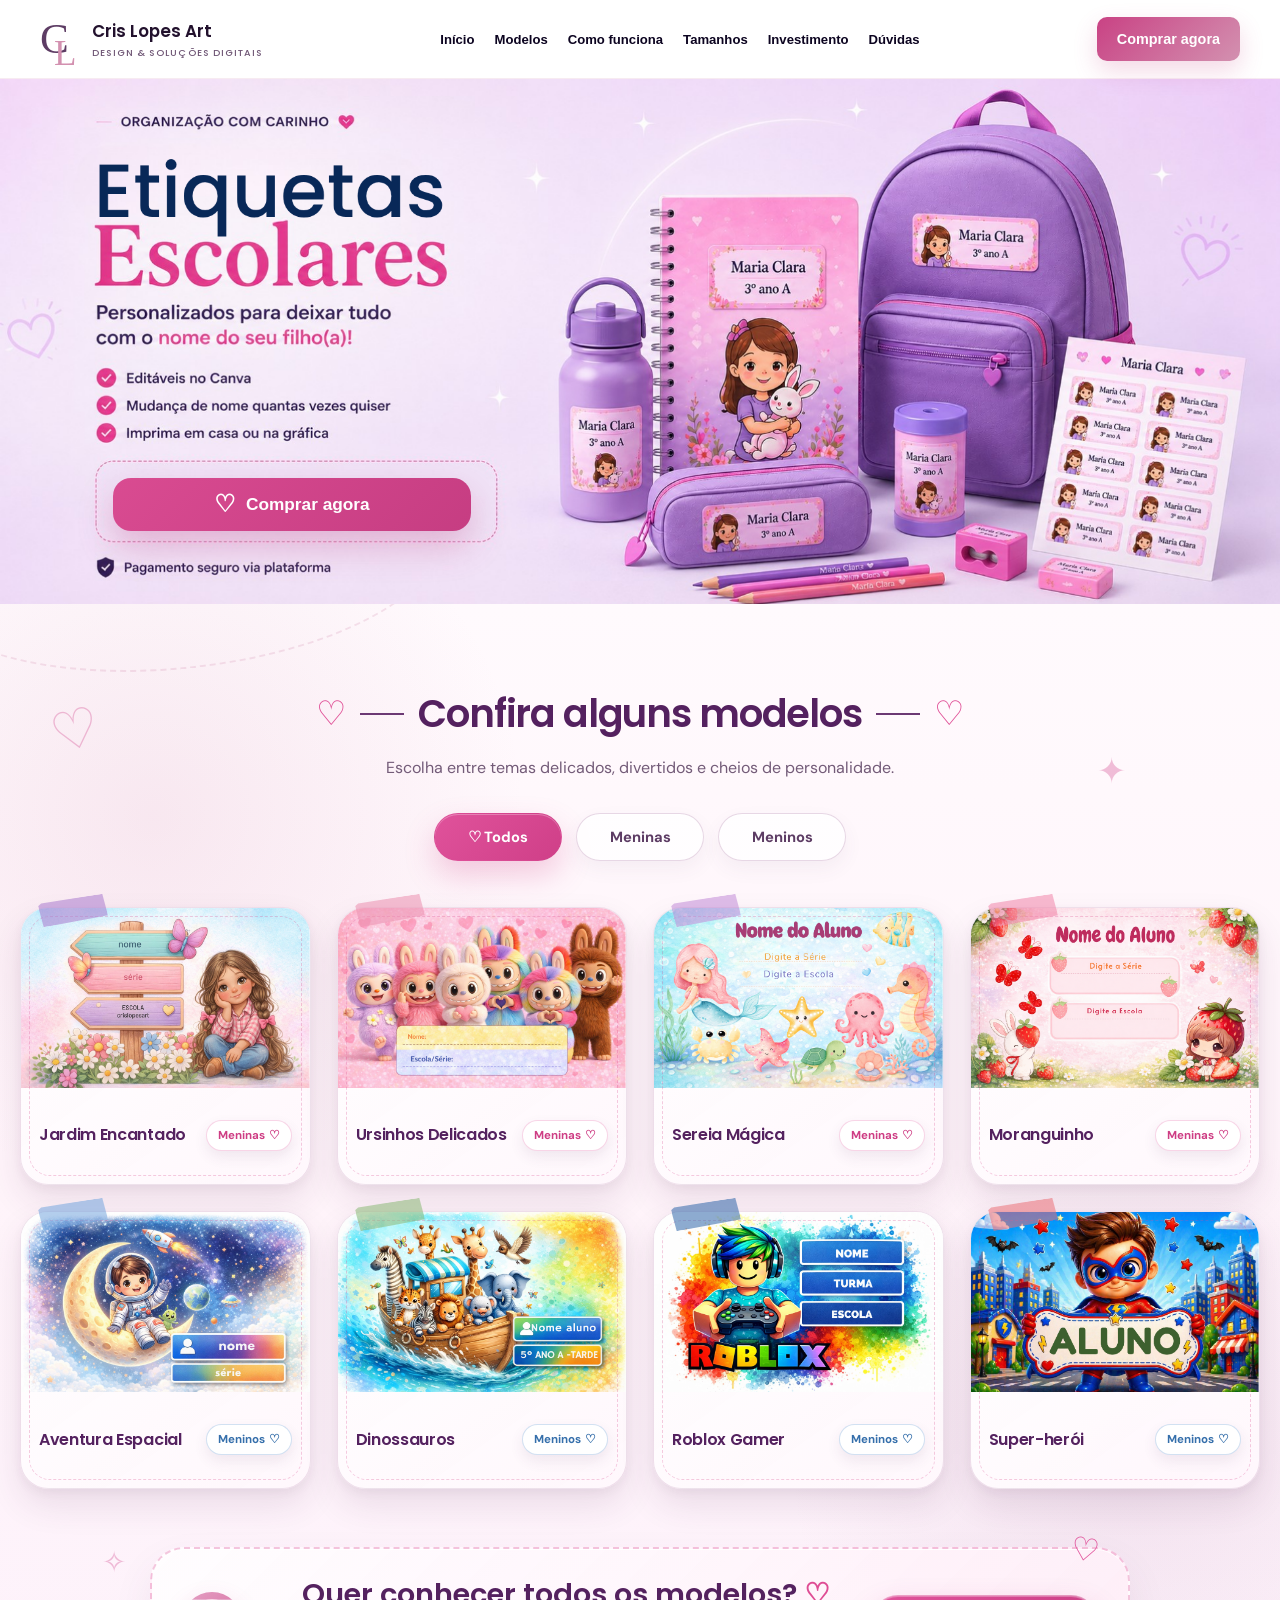
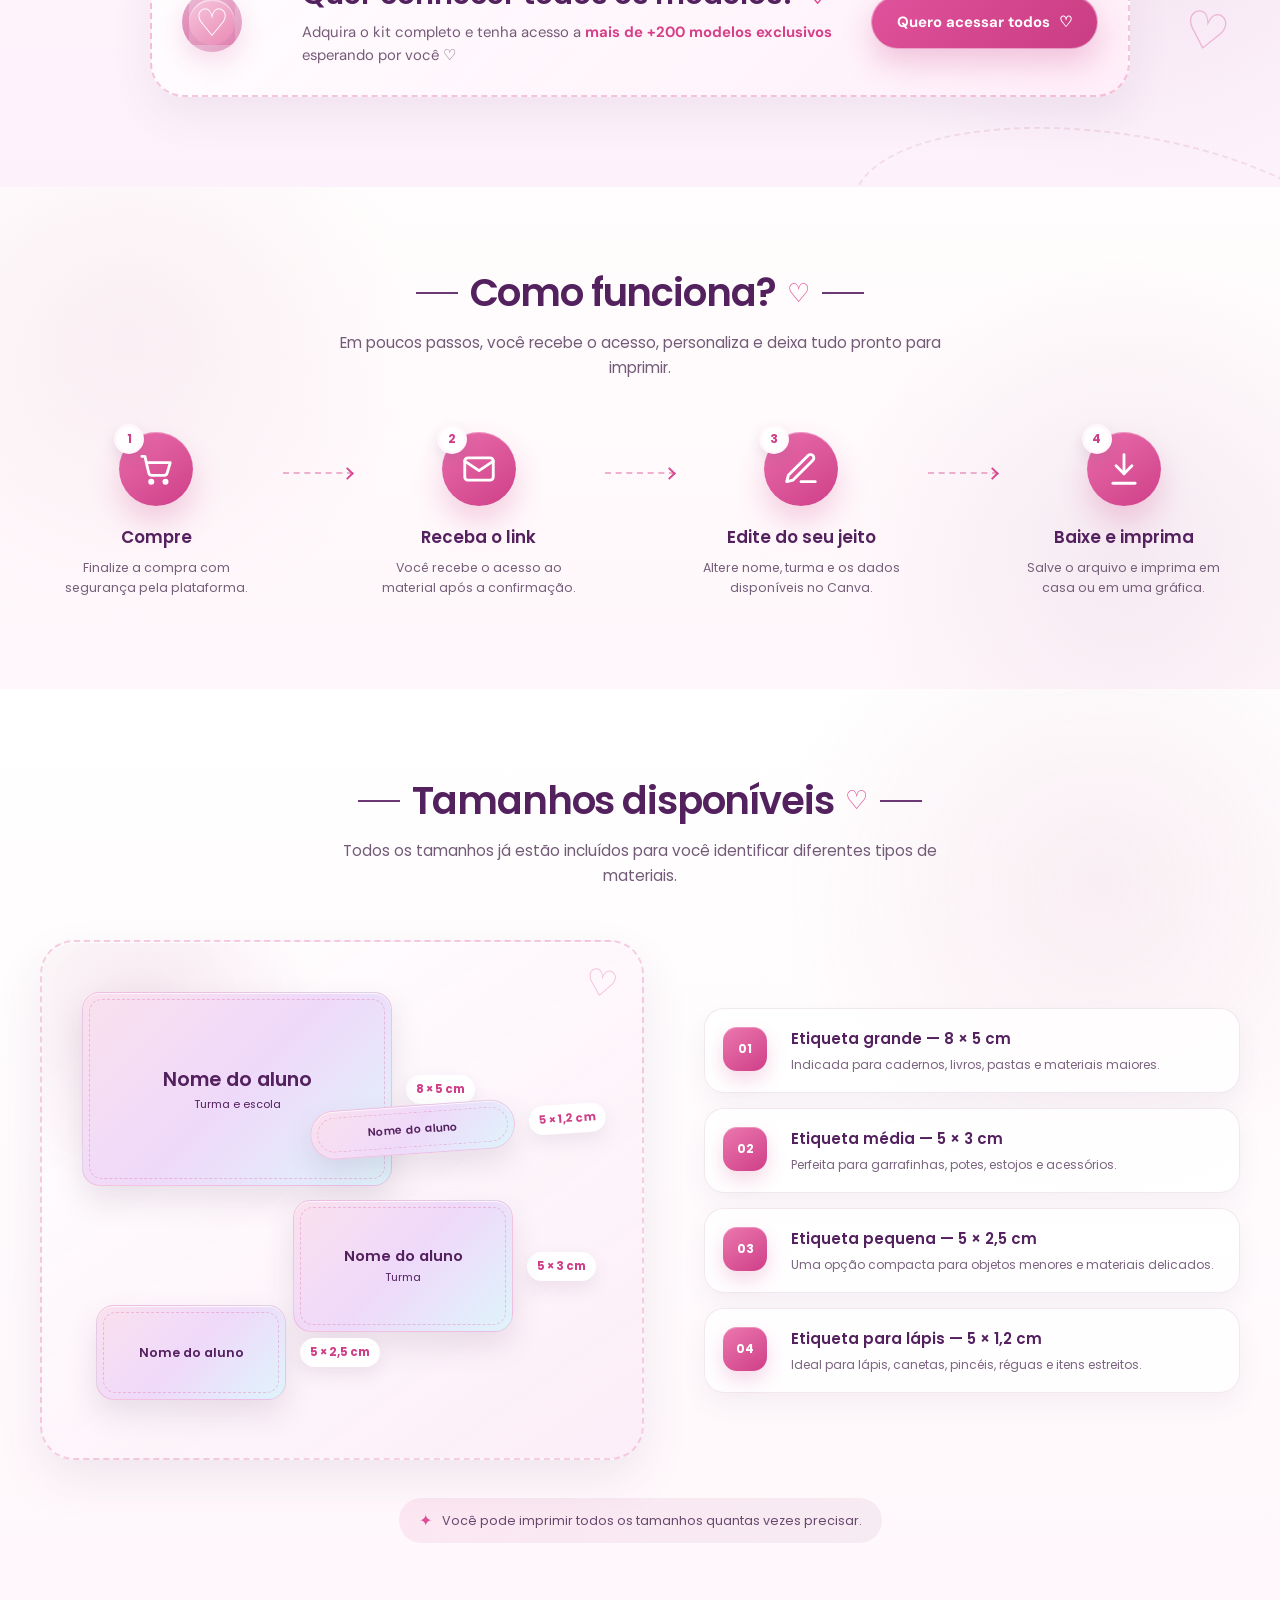
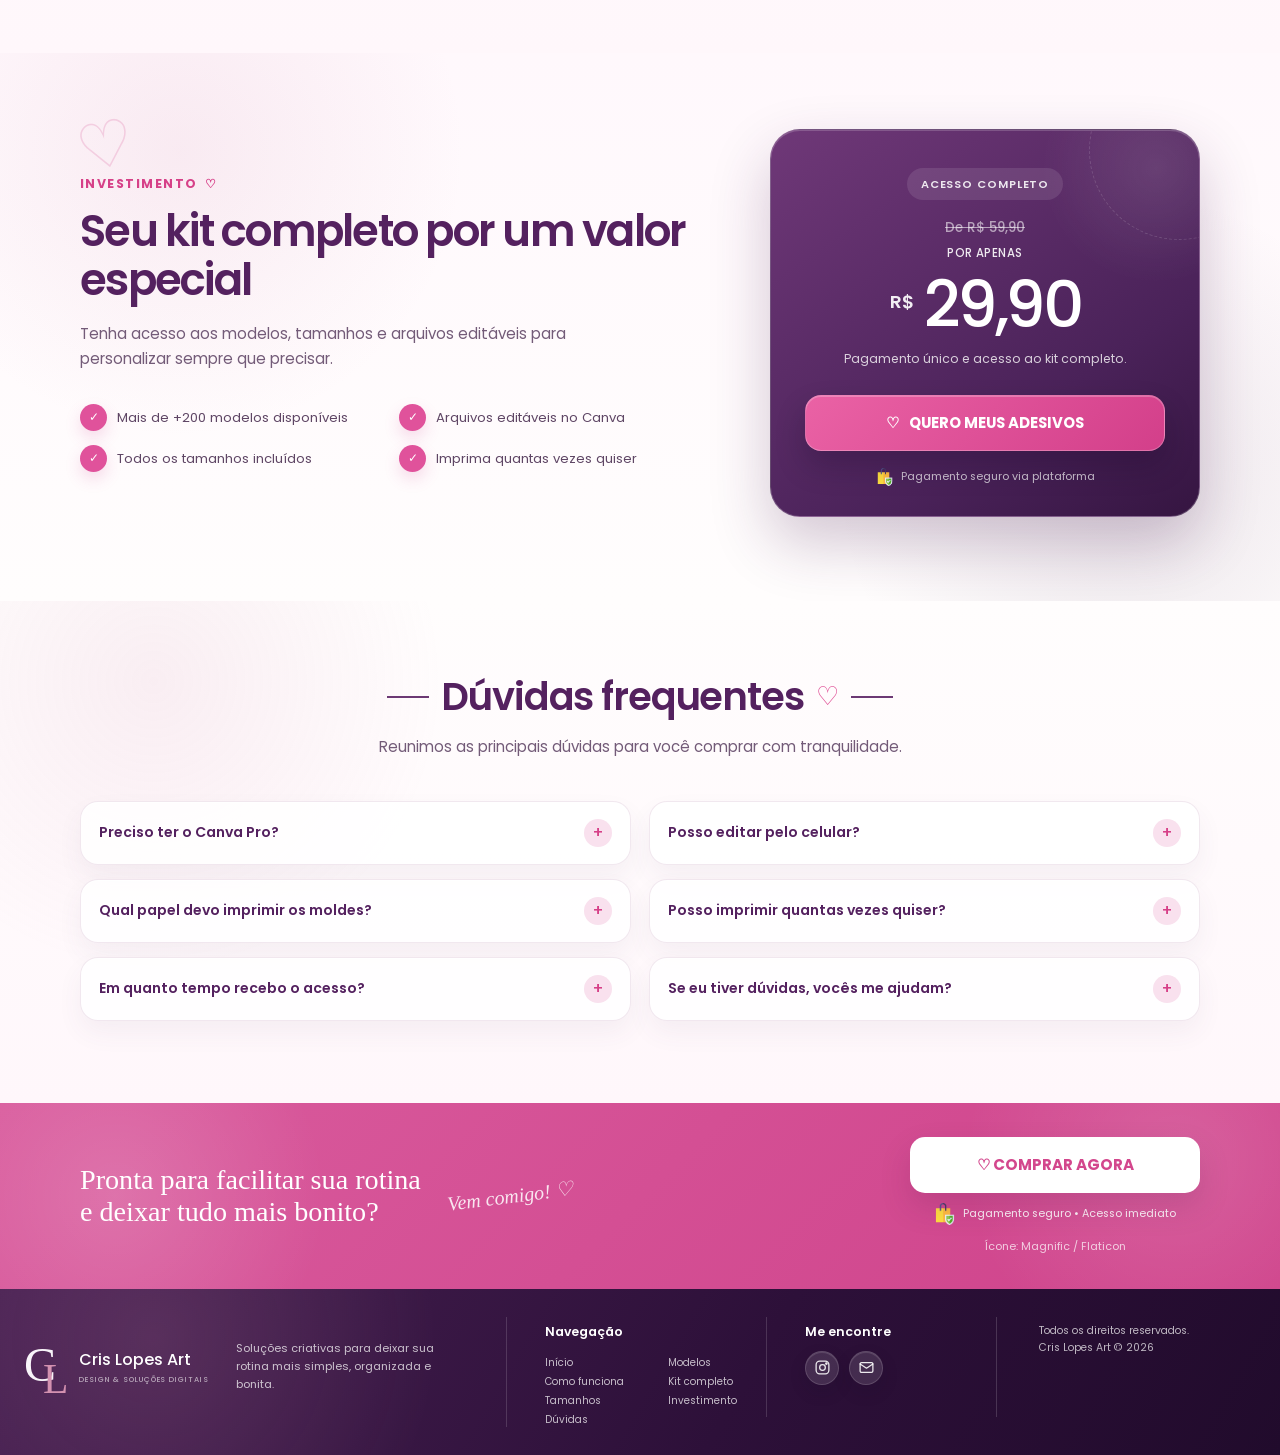
==== etiquetas-escolares/index.html @ 5efcc568 "Adiciona imagem de compartilhamento das etiquetas escolares" ====
<!DOCTYPE html>
<html lang="pt-BR">

<head>
  <meta charset="UTF-8">

  <meta name="viewport" content="width=device-width, initial-scale=1.0">

  <meta name="description"
    content="Etiquetas escolares personalizadas e editáveis no Canva. Personalize nome, turma e escola e imprima onde preferir.">

<!-- Prévia ao compartilhar o link -->
<meta property="og:type" content="website">
<meta property="og:title" content="Kit de Etiquetas Escolares Editáveis | Cris Lopes Art">
<meta property="og:description" content="+200 modelos editáveis no Canva para meninas e meninos. Personalize, imprima e organize o material escolar com carinho.">
<meta property="og:image" content="https://crislopesart.com.br/etiquetas-escolares/assets/preview-etiquetas.png">
<meta property="og:url" content="https://crislopesart.com.br/etiquetas-escolares/">
<meta property="og:site_name" content="Cris Lopes Art">

<meta name="twitter:card" content="summary_large_image">
<meta name="twitter:title" content="Kit de Etiquetas Escolares Editáveis | Cris Lopes Art">
<meta name="twitter:description" content="+200 modelos editáveis no Canva para meninas e meninos.">
<meta name="twitter:image" content="https://crislopesart.com.br/etiquetas-escolares/assets/preview-etiquetas.png">

<meta name="theme-color" content="#ffffff">


  <title>Etiquetas Escolares | Cris Lopes Art</title>

  <link rel="stylesheet" href="style.css">
  <script src="script.js" defer></script>

  <link
    href="https://fonts.googleapis.com/css2?family=DM+Sans:wght@400;500;600;700&family=Poppins:wght@400;500;600;700&display=swap"
    rel="stylesheet">
</head>

<body>

  <!-- =========================================
       CABEÇALHO
  ========================================== -->
  <header class="header" id="inicio">
    <div class="header__container">

      <a href="../" class="header__brand" aria-label="Voltar para a página inicial da Cris Lopes Art">
        <span class="header__monogram" aria-hidden="true">
          <span class="header__letter-c">C</span>
          <span class="header__letter-l">L</span>
        </span>

        <span class="header__brand-text">
          <strong>Cris Lopes Art</strong>
          <small>Design & soluções digitais</small>
        </span>
      </a>

      <nav class="header__nav" aria-label="Navegação principal">

        <a href="#inicio">Início</a>
        <a href="#modelos">Modelos</a>
        <a href="#como-funciona">Como funciona</a>
        <a href="#tamanhos">Tamanhos</a>
        <a href="#investimento">Investimento</a>
        <a href="#duvidas">Dúvidas</a>

      </nav>

     <a
  class="header__button"
  href="https://pay.kiwify.com.br/Fe74RXt"
  target="_blank"
  rel="noopener noreferrer"
>
  Comprar agora
</a>

    </div>
  </header>


  <main>

    <!-- =========================================
         SEÇÃO 1 — HERO
    ========================================== -->
    <section class="hero" aria-label="Adesivos escolares personalizados">

      <div class="hero__image-wrapper">

        <picture class="hero__picture">

          <source media="(max-width: 600px)" srcset="assets/hero-adesivos-mobile.png">

          <img src="assets/hero-adesivos-desktop.png"
            alt="Adesivos escolares personalizados aplicados em materiais escolares" class="hero__image">

        </picture>

        <!-- Botão verdadeiro sobre a imagem -->
       <a
  href="https://pay.kiwify.com.br/Fe74RXt"
  class="hero__button"
  target="_blank"
  rel="noopener noreferrer"
>
  <span class="hero__heart">♡</span>
  <span>Comprar agora</span>
</a>
      </div>

    </section>



    <!-- =========================================
     SEÇÃO 2 — MODELOS
========================================= -->
    <section class="models-showcase" id="modelos">

      <!-- Decorações de fundo -->
      <span class="models-showcase__decor models-showcase__decor--heart-one" aria-hidden="true">
        ♡
      </span>

      <span class="models-showcase__decor models-showcase__decor--heart-two" aria-hidden="true">
        ♡
      </span>

      <span class="models-showcase__decor models-showcase__decor--sparkle-one" aria-hidden="true">
        ✦
      </span>

      <span class="models-showcase__decor models-showcase__decor--sparkle-two" aria-hidden="true">
        ✧
      </span>

      <div class="models-showcase__container">

        <!-- Título da seção -->
        <header class="models-showcase__header">

          <div class="models-showcase__title-row">
            <span class="models-showcase__title-heart" aria-hidden="true">♡</span>

            <span class="models-showcase__title-line" aria-hidden="true"></span>

            <h2>Confira alguns modelos</h2>

            <span class="models-showcase__title-line" aria-hidden="true"></span>

            <span class="models-showcase__title-heart" aria-hidden="true">♡</span>
          </div>

          <p>
            Escolha entre temas delicados, divertidos e cheios de personalidade.
          </p>

        </header>


        <!-- Filtros -->
<div class="models-filter" aria-label="Filtrar modelos">

  <button
    class="models-filter__button is-active"
    type="button"
    data-filter="todos"
    data-modal="todos"
  >
    <span aria-hidden="true">♡</span>
    Todos
  </button>

  <button
    class="models-filter__button"
    type="button"
    data-filter="meninas"
    data-modal="meninas"
  >
    Meninas
  </button>

  <button
    class="models-filter__button"
    type="button"
    data-filter="meninos"
    data-modal="meninos"
  >
    Meninos
  </button>

</div>


        <!-- Grade de modelos -->
        <div class="models-grid">

          <!-- Modelo 1 -->
          <article class="model-sticker" data-category="meninas">

            <span class="model-sticker__tape model-sticker__tape--purple" aria-hidden="true"></span>

            <div class="model-sticker__image">
              <img src="assets/modelos/modelo-menina-01.png" alt="Modelo Jardim Encantado">
            </div>

            <div class="model-sticker__content">
              <h3>Jardim Encantado</h3>

              <span class="model-sticker__tag model-sticker__tag--girls">
                Meninas
                <span aria-hidden="true">♡</span>
              </span>
            </div>

          </article>


          <!-- Modelo 2 -->
          <article class="model-sticker" data-category="meninas">

            <span class="model-sticker__tape model-sticker__tape--pink" aria-hidden="true"></span>

            <div class="model-sticker__image">
              <img src="assets/modelos/modelo-menina-02.png" alt="Modelo Ursinhos Delicados">
            </div>

            <div class="model-sticker__content">
              <h3>Ursinhos Delicados</h3>

              <span class="model-sticker__tag model-sticker__tag--girls">
                Meninas
                <span aria-hidden="true">♡</span>
              </span>
            </div>

          </article>


          <!-- Modelo 3 -->
          <article class="model-sticker" data-category="meninas">

            <span class="model-sticker__tape model-sticker__tape--lilac" aria-hidden="true"></span>

            <div class="model-sticker__image">
              <img src="assets/modelos/modelo-menina-03.png" alt="Modelo Sereia Mágica">
            </div>

            <div class="model-sticker__content">
              <h3>Sereia Mágica</h3>

              <span class="model-sticker__tag model-sticker__tag--girls">
                Meninas
                <span aria-hidden="true">♡</span>
              </span>
            </div>

          </article>


          <!-- Modelo 4 -->
          <article class="model-sticker" data-category="meninas">

            <span class="model-sticker__tape model-sticker__tape--rose" aria-hidden="true"></span>

            <div class="model-sticker__image">
              <img src="assets/modelos/modelo-menina-04.png" alt="Modelo Moranguinho">
            </div>

            <div class="model-sticker__content">
              <h3>Moranguinho</h3>

              <span class="model-sticker__tag model-sticker__tag--girls">
                Meninas
                <span aria-hidden="true">♡</span>
              </span>
            </div>

          </article>


          <!-- Modelo 5 -->
          <article class="model-sticker" data-category="meninos">

            <span class="model-sticker__tape model-sticker__tape--blue" aria-hidden="true"></span>

            <div class="model-sticker__image">
              <img src="assets/modelos/modelo-menino-01.png" alt="Modelo Aventura Espacial">
            </div>

            <div class="model-sticker__content">
              <h3>Aventura Espacial</h3>

              <span class="model-sticker__tag model-sticker__tag--boys">
                Meninos
                <span aria-hidden="true">♡</span>
              </span>
            </div>

          </article>


          <!-- Modelo 6 -->
          <article class="model-sticker" data-category="meninos">

            <span class="model-sticker__tape model-sticker__tape--green" aria-hidden="true"></span>

            <div class="model-sticker__image">
              <img src="assets/modelos/modelo-menino-02.png" alt="Modelo Dinossauros">
            </div>

            <div class="model-sticker__content">
              <h3>Dinossauros</h3>

              <span class="model-sticker__tag model-sticker__tag--boys">
                Meninos
                <span aria-hidden="true">♡</span>
              </span>
            </div>

          </article>


          <!-- Modelo 7 -->
          <article class="model-sticker" data-category="meninos">

            <span class="model-sticker__tape model-sticker__tape--navy" aria-hidden="true"></span>

            <div class="model-sticker__image">
              <img src="assets/modelos/modelo-menino-03.png" alt="Modelo Roblox Gamer">
            </div>

            <div class="model-sticker__content">
              <h3>Roblox Gamer</h3>

              <span class="model-sticker__tag model-sticker__tag--boys">
                Meninos
                <span aria-hidden="true">♡</span>
              </span>
            </div>

          </article>


          <!-- Modelo 8 -->
          <article class="model-sticker" data-category="meninos">

            <span class="model-sticker__tape model-sticker__tape--coral" aria-hidden="true"></span>

            <div class="model-sticker__image">
              <img src="assets/modelos/modelo-menino-04.png" alt="Modelo Super-herói">
            </div>

            <div class="model-sticker__content">
              <h3>Super-herói</h3>

              <span class="model-sticker__tag model-sticker__tag--boys">
                Meninos
                <span aria-hidden="true">♡</span>
              </span>
            </div>

          </article>

        </div>


        <!-- Chamada final da seção -->
        <div class="models-cta">

          <div class="models-cta__icon" aria-hidden="true">
            ♡
          </div>

          <div class="models-cta__content">
            <h3>
              Quer conhecer todos os modelos?
              <span aria-hidden="true">♡</span>
            </h3>

            <p>
              Adquira o kit completo e tenha acesso a
              <strong>mais de +200 modelos exclusivos</strong>
              esperando por você ♡
            </p>
          </div>

         <a
  class="models-cta__button"
  href="https://pay.kiwify.com.br/Fe74RXt"
  target="_blank"
  rel="noopener noreferrer"
>
  Quero acessar todos
  <span aria-hidden="true">♡</span>
</a>

        </div>

      </div>

    </section>

    <!-- =========================================
     SEÇÃO 3 — COMO FUNCIONA
========================================= -->
    <section class="how-it-works" id="como-funciona">

      <div class="how-it-works__container">

        <header class="how-it-works__header">

          <div class="how-it-works__title-row">
            <span class="how-it-works__line" aria-hidden="true"></span>

            <h2>Como funciona?</h2>

            <span class="how-it-works__heart" aria-hidden="true">♡</span>

            <span class="how-it-works__line" aria-hidden="true"></span>
          </div>

          <p>
            Em poucos passos, você recebe o acesso, personaliza e deixa tudo pronto para imprimir.
          </p>

        </header>


        <div class="how-it-works__steps">

          <!-- Passo 1 -->
          <article class="how-step">

            <div class="how-step__number">1</div>

            <div class="how-step__icon" aria-hidden="true">
              <svg viewBox="0 0 24 24" fill="none" stroke="currentColor" stroke-width="1.8" stroke-linecap="round"
                stroke-linejoin="round">
                <circle cx="9" cy="20" r="1"></circle>
                <circle cx="18" cy="20" r="1"></circle>
                <path d="M3 4h2l2.4 10.4a2 2 0 0 0 2 1.6h7.7a2 2 0 0 0 2-1.6L21 8H6"></path>
              </svg>
            </div>

            <div class="how-step__content">
              <h3>Compre</h3>

              <p>
                Finalize a compra com segurança pela plataforma.
              </p>
            </div>

          </article>


          <span class="how-it-works__connector" aria-hidden="true">
            <span></span>
          </span>


          <!-- Passo 2 -->
          <article class="how-step">

            <div class="how-step__number">2</div>

            <div class="how-step__icon" aria-hidden="true">
              <svg viewBox="0 0 24 24" fill="none" stroke="currentColor" stroke-width="1.8" stroke-linecap="round"
                stroke-linejoin="round">
                <rect x="3" y="5" width="18" height="14" rx="2"></rect>
                <path d="m3 7 9 6 9-6"></path>
              </svg>
            </div>

            <div class="how-step__content">
              <h3>Receba o link</h3>

              <p>
                Você recebe o acesso ao material após a confirmação.
              </p>
            </div>

          </article>


          <span class="how-it-works__connector" aria-hidden="true">
            <span></span>
          </span>


          <!-- Passo 3 -->
          <article class="how-step">

            <div class="how-step__number">3</div>

            <div class="how-step__icon" aria-hidden="true">
              <svg viewBox="0 0 24 24" fill="none" stroke="currentColor" stroke-width="1.8" stroke-linecap="round"
                stroke-linejoin="round">
                <path d="M12 20h9"></path>
                <path d="M16.5 3.5a2.1 2.1 0 0 1 3 3L7 19l-4 1 1-4Z"></path>
              </svg>
            </div>

            <div class="how-step__content">
              <h3>Edite do seu jeito</h3>

              <p>
                Altere nome, turma e os dados disponíveis no Canva.
              </p>
            </div>

          </article>


          <span class="how-it-works__connector" aria-hidden="true">
            <span></span>
          </span>


          <!-- Passo 4 -->
          <article class="how-step">

            <div class="how-step__number">4</div>

            <div class="how-step__icon" aria-hidden="true">
              <svg viewBox="0 0 24 24" fill="none" stroke="currentColor" stroke-width="1.8" stroke-linecap="round"
                stroke-linejoin="round">
                <path d="M12 3v12"></path>
                <path d="m7 10 5 5 5-5"></path>
                <path d="M5 21h14"></path>
              </svg>
            </div>

            <div class="how-step__content">
              <h3>Baixe e imprima</h3>

              <p>
                Salve o arquivo e imprima em casa ou em uma gráfica.
              </p>
            </div>

          </article>

        </div>

      </div>

    </section>



    <!-- =========================================
     SEÇÃO 5 — TAMANHOS DISPONÍVEIS
========================================= -->
    <section class="label-sizes" id="tamanhos">

      <div class="label-sizes__container">

        <header class="label-sizes__header">

          <div class="label-sizes__title-row">
            <span class="label-sizes__line" aria-hidden="true"></span>

            <h2>Tamanhos disponíveis</h2>

            <span class="label-sizes__heart" aria-hidden="true">♡</span>

            <span class="label-sizes__line" aria-hidden="true"></span>
          </div>

          <p>
            Todos os tamanhos já estão incluídos para você identificar diferentes
            tipos de materiais.
          </p>

        </header>


        <div class="label-sizes__content">

          <div class="label-sizes__visual">

            <div class="label-size-preview">

              <div class="label-size-preview__large">
                <span>Nome do aluno</span>
                <small>Turma e escola</small>
              </div>

              <span class="label-size-preview__measure">
                8 × 5 cm
              </span>

            </div>


            <div class="label-size-preview label-size-preview--medium">

              <div class="label-size-preview__medium">
                <span>Nome do aluno</span>
                <small>Turma</small>
              </div>

              <span class="label-size-preview__measure">
                5 × 3 cm
              </span>

            </div>


            <div class="label-size-preview label-size-preview--small">

              <div class="label-size-preview__small">
                <span>Nome do aluno</span>
              </div>

              <span class="label-size-preview__measure">
                5 × 2,5 cm
              </span>

            </div>


            <div class="label-size-preview label-size-preview--pencil">

              <div class="label-size-preview__pencil">
                <span>Nome do aluno</span>
              </div>

              <span class="label-size-preview__measure">
                5 × 1,2 cm
              </span>

            </div>

          </div>


          <div class="label-sizes__list">

            <article class="label-size-item">

              <span class="label-size-item__number">01</span>

              <div>
                <h3>Etiqueta grande — 8 × 5 cm</h3>

                <p>
                  Indicada para cadernos, livros, pastas e materiais maiores.
                </p>
              </div>

            </article>


            <article class="label-size-item">

              <span class="label-size-item__number">02</span>

              <div>
                <h3>Etiqueta média — 5 × 3 cm</h3>

                <p>
                  Perfeita para garrafinhas, potes, estojos e acessórios.
                </p>
              </div>

            </article>


            <article class="label-size-item">

              <span class="label-size-item__number">03</span>

              <div>
                <h3>Etiqueta pequena — 5 × 2,5 cm</h3>

                <p>
                  Uma opção compacta para objetos menores e materiais delicados.
                </p>
              </div>

            </article>


            <article class="label-size-item">

              <span class="label-size-item__number">04</span>

              <div>
                <h3>Etiqueta para lápis — 5 × 1,2 cm</h3>

                <p>
                  Ideal para lápis, canetas, pincéis, réguas e itens estreitos.
                </p>
              </div>

            </article>

          </div>

        </div>


        <div class="label-sizes__footer">
          <span aria-hidden="true">✦</span>

          <p>
            Você pode imprimir todos os tamanhos quantas vezes precisar.
          </p>
        </div>

      </div>

    </section>

    <!-- =========================================
     SEÇÃO 6 — INVESTIMENTO
========================================= -->
    <section class="pricing" id="investimento">

      <div class="pricing__container">

        <div class="pricing__content">

          <header class="pricing__header">
            <span class="pricing__eyebrow">
              Investimento
              <span aria-hidden="true">♡</span>
            </span>

            <h2>Seu kit completo por um valor especial</h2>

            <p>
              Tenha acesso aos modelos, tamanhos e arquivos editáveis para
              personalizar sempre que precisar.
            </p>
          </header>


          <ul class="pricing__benefits">
            <li>
              <span aria-hidden="true">✓</span>
              Mais de +200 modelos disponíveis
            </li>

            <li>
              <span aria-hidden="true">✓</span>
              Arquivos editáveis no Canva
            </li>

            <li>
              <span aria-hidden="true">✓</span>
              Todos os tamanhos incluídos
            </li>

            <li>
              <span aria-hidden="true">✓</span>
              Imprima quantas vezes quiser
            </li>
          </ul>

        </div>


        <article class="pricing-card">

          <span class="pricing-card__label">
            Acesso completo
          </span>
          <span class="pricing-card__old-price">
           De R$ 59,90
          </span>

          <span class="pricing-card__offer">
          Por apenas
           </span>

          <div class="pricing-card__price">
         <span class="pricing-card__currency">R$</span>
          <strong>29,90</strong>
</div>

          <p class="pricing-card__payment">
            Pagamento único e acesso ao kit completo.
          </p>

          <a
  class="pricing-card__button"
  href="https://pay.kiwify.com.br/Fe74RXt"
  target="_blank"
  rel="noopener noreferrer"
>
  <span aria-hidden="true">♡</span>
  Quero meus adesivos
</a>

          <p class="pricing-card__security">

  <img
    src="assets/icones/pagamento-seguro.png"
    alt=""
    aria-hidden="true"
    class="pricing-card__security-icon">

  <span>Pagamento seguro via plataforma</span>

</p>



        </article>

      </div>

    </section>

    <!-- =========================================
     SEÇÃO 7 — DÚVIDAS FREQUENTES
========================================= -->
    <section class="faq" id="duvidas">

      <div class="faq__container">

        <header class="faq__header">

          <div class="faq__title-row">
            <span class="faq__line" aria-hidden="true"></span>

            <h2>Dúvidas frequentes</h2>

            <span class="faq__heart" aria-hidden="true">♡</span>

            <span class="faq__line" aria-hidden="true"></span>
          </div>

          <p>
            Reunimos as principais dúvidas para você comprar com tranquilidade.
          </p>

        </header>

        <div class="faq__grid">

          <article class="faq-item">
            <button class="faq-item__question" type="button" aria-expanded="false">
              <span>Preciso ter o Canva Pro?</span>
              <span class="faq-item__icon" aria-hidden="true">+</span>
            </button>

            <div class="faq-item__answer">
              <p>
                Não. Os arquivos serão preparados para funcionar também na versão
                gratuita do Canva.
              </p>
            </div>
          </article>

          <article class="faq-item">
            <button class="faq-item__question" type="button" aria-expanded="false">
              <span>Posso editar pelo celular?</span>
              <span class="faq-item__icon" aria-hidden="true">+</span>
            </button>

            <div class="faq-item__answer">
              <p>
                Sim. Você pode editar pelo aplicativo do Canva no celular,
                tablet ou computador.
              </p>
            </div>
          </article>

          <article class="faq-item">
            <button class="faq-item__question" type="button" aria-expanded="false">
              <span>Qual papel devo imprimir os moldes?</span>
              <span class="faq-item__icon" aria-hidden="true">+</span>
            </button>

            <div class="faq-item__answer">
              <p>
                Você pode imprimir no papel ADESIVO A4 90g ou gramatura maior.
              </p>
            </div>
          </article>

          <article class="faq-item">
            <button class="faq-item__question" type="button" aria-expanded="false">
              <span>Posso imprimir quantas vezes quiser?</span>
              <span class="faq-item__icon" aria-hidden="true">+</span>
            </button>

            <div class="faq-item__answer">
              <p>
                Sim. Depois de baixar os arquivos, você poderá imprimir novamente
                sempre que precisar para uso pessoal.
              </p>
            </div>
          </article>

          <article class="faq-item">
            <button class="faq-item__question" type="button" aria-expanded="false">
              <span>Em quanto tempo recebo o acesso?</span>
              <span class="faq-item__icon" aria-hidden="true">+</span>
            </button>

            <div class="faq-item__answer">
              <p>
                O acesso será enviado após a confirmação do pagamento pela
                plataforma escolhida.
              </p>
            </div>
          </article>

          <article class="faq-item">
            <button class="faq-item__question" type="button" aria-expanded="false">
              <span>Se eu tiver dúvidas, vocês me ajudam?</span>
              <span class="faq-item__icon" aria-hidden="true">+</span>
            </button>

            <div class="faq-item__answer">
              <p>
                Sim. Você poderá entrar em contato pelo canal de suporte informado
                após a compra.
              </p>
            </div>
          </article>

        </div>

      </div>

    </section>


    <!-- =========================================
     SEÇÃO 8 — CTA FINAL
========================================= -->

    
 <!-- =========================================
     CTA FINAL
========================================= -->
<section class="final-cta">

  <div class="final-cta__container">

    <div class="final-cta__content">
      <h2>
        Pronta para facilitar sua rotina<br>
        e deixar tudo mais bonito?
      </h2>

      <span class="final-cta__handwriting" aria-hidden="true">
        Vem comigo! ♡
      </span>
    </div>

    <div class="final-cta__actions">

      <a
  href="https://pay.kiwify.com.br/Fe74RXt"
  class="final-cta__button"
  target="_blank"
  rel="noopener noreferrer"
>
  ♡ Comprar agora
</a>

      <span class="final-cta__secure">

  <img
    src="assets/icones/pagamento-seguro.png"
    alt=""
    aria-hidden="true"
  >

  <span>Pagamento seguro • Acesso imediato</span>

</span>

<a
  href="https://www.flaticon.com/br/icones-gratis/forma-de-pagamento"
  title="Forma de pagamento ícones criados por Magnific - Flaticon"
  target="_blank"
  rel="noopener noreferrer"
  class="final-cta__credit">

  Ícone: Magnific / Flaticon

</a>
      

    </div>

  </div>

</section>

  <!-- =========================================
     RODAPÉ
========================================= -->
  <footer class="site-footer">

    <div class="site-footer__container">

      <div class="site-footer__brand">

        <a href="/" class="site-footer__logo" aria-label="Cris Lopes Art">

          <span class="site-footer__monogram" aria-hidden="true">
            <span class="site-footer__letter-c">C</span>
            <span class="site-footer__letter-l">L</span>
          </span>

          <span class="site-footer__brand-text">
            <strong>Cris Lopes Art</strong>
            <small>Design & Soluções Digitais</small>
          </span>

        </a>
        <p>
          Soluções criativas para deixar sua rotina mais simples,
          organizada e bonita.
        </p>

      </div>


      <nav class="site-footer__nav" aria-label="Navegação do rodapé">

        <h2>Navegação</h2>

        <a href="#inicio">Início</a>
        <a href="#modelos">Modelos</a>
        <a href="#como-funciona">Como funciona</a>
        <a href="#kit-completo">Kit completo</a>
        <a href="#tamanhos">Tamanhos</a>
        <a href="#investimento">Investimento</a>
        <a href="#duvidas">Dúvidas</a>

      </nav>


    <div class="site-footer__contact">

  <h2>Me encontre</h2>

  <div class="site-footer__socials">

    <!-- Instagram -->
    <a
      href="https://www.instagram.com/crislopesart"
      target="_blank"
      rel="noopener noreferrer"
      aria-label="Instagram da Cris Lopes Art"
    >
      <svg
        viewBox="0 0 24 24"
        fill="none"
        stroke="currentColor"
        stroke-width="1.8"
        stroke-linecap="round"
        stroke-linejoin="round"
        aria-hidden="true"
      >
        <rect x="3" y="3" width="18" height="18" rx="5"></rect>
        <circle cx="12" cy="12" r="4"></circle>
        <circle cx="17.5" cy="6.5" r="1"></circle>
      </svg>
    </a>

    

    <!-- E-mail -->
    <a
      href="mailto:contato@crislopesart.com.br"
      aria-label="Enviar e-mail para Cris Lopes Art"
    >
      <svg
        viewBox="0 0 24 24"
        fill="none"
        stroke="currentColor"
        stroke-width="1.8"
        stroke-linecap="round"
        stroke-linejoin="round"
        aria-hidden="true"
      >
        <rect x="3" y="5" width="18" height="14" rx="2"></rect>
        <path d="m3 7 9 6 9-6"></path>
      </svg>
    </a>

  </div>

</div>


      <div class="site-footer__legal">

        <p>
          Todos os direitos reservados.
        </p>

        <p>
          Cris Lopes Art © <span id="footer-year"></span>
        </p>

      </div>

    </div>

  </footer>

  <!-- =========================================================
     MODAL — PRÉVIA DOS MODELOS
========================================================= -->

<div
  class="catalog-modal"
  id="catalogModal"
  aria-hidden="true"
>

  <!-- Fundo escurecido -->
  <div
    class="catalog-modal__overlay"
    data-modal-close
    aria-hidden="true"
  ></div>

  <!-- Janela -->
  <section
    class="catalog-modal__content"
    role="dialog"
    aria-modal="true"
    aria-labelledby="catalogModalTitle"
  >

    <!-- Fechar -->
    <button
      class="catalog-modal__close"
      type="button"
      aria-label="Fechar"
      data-modal-close
    >
      ×
    </button>

    <!-- Cabeçalho -->
    <header class="catalog-modal__header">

      <span class="catalog-modal__eyebrow">
        UMA PEQUENA AMOSTRA ♡
      </span>

      <h2 id="catalogModalTitle">
        Prévia Geral dos Modelos
      </h2>

      <p>
        Conheça alguns dos modelos disponíveis. O catálogo completo será liberado após a compra.
      </p>

    </header>

    <!-- Prévias do catálogo -->
<div class="catalog-modal__previews">

  <!-- Imagem das meninas -->
  <figure
    class="catalog-modal__preview"
    data-preview-category="meninas"
  >
    <img
      src="assets/catalogo/previa-meninas.png"
      alt="Prévia dos modelos de adesivos escolares para meninas"
      loading="lazy"
    >
  </figure>


  <!-- Imagem dos meninos -->
  <figure
    class="catalog-modal__preview"
    data-preview-category="meninos"
  >
    <img
      src="assets/catalogo/previa-meninos.png"
      alt="Prévia dos modelos de adesivos escolares para meninos"
      loading="lazy"
    >
  </figure>

</div>


<!-- Aviso final -->
<div class="catalog-modal__notice">

  <span class="catalog-modal__notice-icon" aria-hidden="true">
    
  </span>

  <p>
    <strong>Esta é apenas uma pequena amostra.</strong>
    <p> 🔒 O catálogo completo será disponibilizado após a confirmação da compra.
</p>
  

</div>

  </section>

</div>

</main>

</body>

</html>
---- etiquetas-escolares/style.css ----
/* =========================================================
   CRIS LOPES ART — ADESIVOS ESCOLARES
========================================================= */

:root {
  --purple-dark: #0c0420;
  --purple: #5d3c64;
  --purple-soft: #7b466a;
  --pink: #d391b0;
  --pink-strong: #c94284;
  --pink-light: #f8dbea;
  --white: #ffffff;
  --background: #fffafd;
  --text: #24102f;
  --text-soft: #654f6c;
  --border: rgba(93, 60, 100, 0.14);
  --container: 1200px;
}

/* =========================================================
   RESET
========================================================= */

*,
*::before,
*::after {
  box-sizing: border-box;
}

html {
  scroll-behavior: smooth;
}

body {
  margin: 0;
  background: var(--background);
  color: var(--text);
  font-family: Arial, Helvetica, sans-serif;
  -webkit-font-smoothing: antialiased;
}

img {
  display: block;
  max-width: 100%;
}

a {
  color: inherit;
  text-decoration: none;
}

/* =========================================================
   CABEÇALHO — DESKTOP
========================================================= */

.header {

  position: sticky;
  top: 0;

  z-index: 9999;

  background: rgba(255,255,255,.92);

  backdrop-filter: blur(14px);
  -webkit-backdrop-filter: blur(14px);

  border-bottom: 1px solid rgba(211,145,176,.18);

}
.header__container {
  width: min(calc(100% - 40px), var(--container));
  min-height: 78px;
  margin-inline: auto;

  display: flex;
  align-items: center;
  justify-content: space-between;
  gap: 30px;
}

.header__brand {
  display: flex;
  align-items: center;
  gap: 8px;
}

.header__monogram {
  position: relative;
  display: block;

  width: 44px;
  height: 44px;

  flex-shrink: 0;

  font-family: Georgia, "Times New Roman", serif;
  line-height: 1;
}

.header__letter-c,
.header__letter-l {
  position: absolute;
  display: block;
  font-weight: 400;
}

.header__letter-c {
  top: 0;
  left: 0;

  color: #5d3c64;
  font-size: 2.7rem;
}

.header__letter-l {
  top: 18px;
  left: 14px;

  color: #d391b0;
  font-size: 2.3rem;
}

.header__brand-text {
  display: flex;
  flex-direction: column;
}

.header__brand-text strong {
  display: block;

  font-family: "Poppins", sans-serif;
  font-size: 1.05rem;
  font-weight: 600;

  color: #22112d;
}

.header__brand-text small {
  display: block;

  margin-top: 2px;

  font-family: "Poppins", sans-serif;
  font-size: .59rem;
  font-weight: 500;
  letter-spacing: .11em;
  text-transform: uppercase;

  color: #6f5675;
}

.header__nav {
  display: flex;
  align-items: center;
  gap: 20px;
}

.header__nav a {
  position: relative;
  padding: 10px 0;
  color: var(--purple-dark);
  font-size: 0.82rem;
  font-weight: 600;
}

.header__nav a::after {
  content: "";

  position: absolute;
  right: 0;
  bottom: 4px;
  left: 0;

  height: 2px;

  background: var(--pink-strong);

  transform: scaleX(0);
  transform-origin: center;
  transition: transform 180ms ease;
}

.header__nav a:hover::after {
  transform: scaleX(1);
}

.header__button {
  display: inline-flex;
  align-items: center;
  justify-content: center;

  min-height: 44px;
  padding: 10px 20px;

  border-radius: 10px;

  background: linear-gradient(135deg,
      var(--pink-strong),
      var(--pink));

  color: var(--white);
  font-size: 0.9rem;
  font-weight: 700;

  box-shadow: 0 10px 24px rgba(201, 66, 132, 0.2);

  transition:
    transform 180ms ease,
    box-shadow 180ms ease;
}

.header__button:hover {
  transform: translateY(-2px);
  box-shadow: 0 14px 30px rgba(201, 66, 132, 0.28);
}

/* =========================================================
   HERO — DESKTOP
========================================================= */

.hero {
  width: 100%;
  background: #f7effa;
  overflow: hidden;
}

.hero__image-wrapper {
  position: relative;
  width: 100%;
}

.hero__picture {
  display: block;
  width: 100%;
}

.hero__image {
  display: block;
  width: 100%;
  height: auto;
}


.hero__button {
  position: absolute;

  left: 8.8%;
  top: 76%;

  width: 28%;
  height: 10%;

  display: flex;
  align-items: center;
  justify-content: center;
  gap: 10px;

  border: none;
  border-radius: 18px;

  background: linear-gradient(135deg, #d94b91, #c63d82);

  color: #fff;
  text-decoration: none;

  font-size: clamp(.95rem, 1.35vw, 1.4rem);
  font-weight: 700;

  box-shadow: 0 15px 35px rgba(188, 63, 126, .30);

  transition: .25s;
}

.hero__button:hover {
  transform: translateY(-3px);
}

.hero__heart {
  font-size: 1.5rem;
}

.hero__button:focus-visible {
  outline: 4px solid rgba(201, 66, 132, 0.28);
  outline-offset: 4px;
}

.hero__button-icon {
  font-size: 1.2em;
}

/* =========================================================
   MODELOS — APENAS BASE PARA A PRÓXIMA SEÇÃO
========================================================= */

.models-preview {
  padding: 70px 0;
  background: var(--white);
}

.models-preview__container {
  width: min(calc(100% - 40px), var(--container));
  margin-inline: auto;
}

.section-heading {
  display: flex;
  align-items: center;
  justify-content: center;
  gap: 18px;
}

.section-heading h2 {
  margin: 0;

  color: var(--purple-dark);

  font-family: Georgia, "Times New Roman", serif;
  font-size: clamp(1.7rem, 3vw, 2.7rem);
  font-weight: 600;
  text-align: center;
}

.section-heading h2 span {
  color: var(--pink-strong);
}

.section-heading__line {
  width: 42px;
  height: 2px;
  background: var(--purple);
}

.models-preview__message {
  margin: 28px 0 0;
  color: var(--text-soft);
  text-align: center;
}

/* =========================================================
   TABLET
========================================================= */

@media (max-width: 900px) {

  .header__container {
    min-height: 70px;
  }

  .header__nav {
    display: none;
  }

  .hero__button {
    left: 5.7%;
    top: 65.2%;

    width: 31%;
    min-height: 14.5%;

    gap: 8px;
  }

  .models-preview {
    padding: 58px 0;
  }

}


/* =========================================================
   HERO E CABEÇALHO — CELULAR
========================================================= */

@media (max-width: 600px) {

  /* Cabeçalho mais compacto */
  .header__container {
    width: calc(100% - 24px);
    min-height: 58px;
    gap: 10px;
  }

  .header__brand {
    gap: 5px;
  }

  .header__monogram {
    width: 42px;
    height: 44px;
  }

  .header__letter-c {
    top: 2px;
    left: 0;
    font-size: 2.35rem;
  }

  .header__letter-l {
    top: 14px;
    left: 18px;
    font-size: 2rem;
  }

  .header__brand-text strong {
    font-size: 0.92rem;
    white-space: nowrap;
  }

  .header__brand-text small {
    display: none;
  }

  .header__nav {
    display: none;
  }

  .header__button {
    min-height: 38px;
    padding: 8px 13px;
    border-radius: 9px;
    font-size: 0.72rem;
    white-space: nowrap;
  }

  /* Hero mobile */
  .hero {
    width: 100%;
    height: auto;
    overflow: hidden;
  }

  .hero__image-wrapper,
  .hero__picture {
    display: block;
    width: 100%;
    height: auto;
  }

  .hero__image {
    display: block;
    width: 100%;
    height: auto;
    object-fit: initial;
  }

  /* Botão encaixado no espaço pontilhado */
  .hero__button {
    left: 10.0%;
    top: 50.7%;

    width: 32%;
    height: 5.4%;
    min-height: 0;

    padding: 0 8px;
    gap: 5px;

    border-radius: 10px;

    font-size: 0.78rem;
    font-weight: 700;
    letter-spacing: 0;
    text-transform: none;
  }

  .hero__heart {
    font-size: 1rem;
    line-height: 1;

  }
}

/* =========================================================
   SEÇÃO 2 — MODELOS
   DESKTOP
========================================================= */

.models-showcase {
  position: relative;
  overflow: hidden;

  padding: 88px 0 90px;

  background:
    radial-gradient(circle at 12% 18%,
      rgba(211, 145, 176, 0.16),
      transparent 25%),
    radial-gradient(circle at 88% 72%,
      rgba(159, 100, 150, 0.12),
      transparent 24%),
    linear-gradient(180deg,
      #fffafd 0%,
      #fff4fa 48%,
      #fdf2fb 100%);
}

/* Ondas decorativas do fundo */

.models-showcase::before,
.models-showcase::after {
  content: "";

  position: absolute;
  z-index: 0;

  width: 520px;
  height: 210px;

  border: 2px dashed rgba(211, 145, 176, 0.23);
  border-radius: 50%;

  pointer-events: none;
}

.models-showcase::before {
  top: -145px;
  left: -80px;

  transform: rotate(-6deg);
}

.models-showcase::after {
  right: -90px;
  bottom: -155px;

  transform: rotate(8deg);
}

.models-showcase__container {
  position: relative;
  z-index: 2;

  width: min(calc(100% - 40px), 1240px);
  margin-inline: auto;
}

/* =========================================================
   DECORAÇÕES DE FUNDO
========================================================= */

.models-showcase__decor {
  position: absolute;
  z-index: 1;

  color: rgba(211, 73, 145, 0.34);

  font-family: Georgia, "Times New Roman", serif;
  line-height: 1;

  pointer-events: none;
  user-select: none;
}

.models-showcase__decor--heart-one {
  top: 100px;
  left: 4%;

  font-size: 3.4rem;

  transform: rotate(-14deg);
}

.models-showcase__decor--heart-two {
  right: 4%;
  bottom: 130px;

  font-size: 3.2rem;

  transform: rotate(12deg);
}

.models-showcase__decor--sparkle-one {
  top: 150px;
  right: 12%;

  font-size: 2.2rem;
}

.models-showcase__decor--sparkle-two {
  left: 8%;
  bottom: 210px;

  font-size: 1.8rem;
}

/* =========================================================
   TÍTULO DA SEÇÃO
========================================================= */

.models-showcase__header {
  max-width: 850px;
  margin: 0 auto;

  text-align: center;
}

.models-showcase__title-row {
  display: flex;
  align-items: center;
  justify-content: center;

  gap: 14px;
}

.models-showcase__title-row h2 {
  margin: 0;
  color: #54215f;

  font-family: "Poppins", sans-serif;
  font-size: clamp(2rem, 3vw, 3rem);
  font-weight: 600;
  line-height: 1.12;
  letter-spacing: -0.03em;
}

.models-showcase__title-heart {
  color: #df4c94;

  font-family: Georgia, "Times New Roman", serif;
  font-size: 2.1rem;
  line-height: 1;
}

.models-showcase__title-line {
  width: 44px;
  height: 2px;

  background: #6c3974;
}

.models-showcase__header p {
  max-width: 650px;
  margin: 20px auto 0;

  color: #735b78;

  font-family: "DM Sans", sans-serif;
  font-size: 1rem;
  line-height: 1.6;
}

/* =========================================================
   FILTROS
========================================================= */

.models-filter {
  display: flex;
  align-items: center;
  justify-content: center;
  flex-wrap: wrap;

  gap: 14px;

  margin-top: 32px;
}

.models-filter__button {
  min-width: 128px;
  min-height: 48px;

  padding: 10px 24px;

  border: 1px solid rgba(159, 100, 150, 0.25);
  border-radius: 999px;

  background: rgba(255, 255, 255, 0.76);
  color: #5d3c64;

  cursor: pointer;

  font-family: "DM Sans", sans-serif;
  font-size: 0.92rem;
  font-weight: 700;

  box-shadow:
    0 8px 20px rgba(93, 60, 100, 0.06),
    inset 0 1px 0 rgba(255, 255, 255, 0.85);

  transition:
    transform 180ms ease,
    background 180ms ease,
    color 180ms ease,
    box-shadow 180ms ease,
    border-color 180ms ease;
}

.models-filter__button:hover {
  transform: translateY(-2px);

  border-color: rgba(217, 75, 145, 0.4);

  box-shadow:
    0 12px 26px rgba(93, 60, 100, 0.12),
    inset 0 1px 0 rgba(255, 255, 255, 0.9);
}

.models-filter__button.is-active {
  border-color: transparent;

  background:
    linear-gradient(135deg,
      #e0529b,
      #cf3f88);

  color: #ffffff;

  box-shadow:
    0 14px 30px rgba(207, 63, 136, 0.25),
    inset 0 1px 0 rgba(255, 255, 255, 0.28);
}

/* =========================================================
   GRADE DOS MODELOS
========================================================= */

.models-grid {
  display: grid;

  grid-template-columns:
    repeat(4, minmax(0, 1fr));

  gap: 26px;

  margin-top: 46px;
}

/* =========================================================
   CARD COM APARÊNCIA DE ADESIVO
========================================================= */

.model-sticker {
  position: relative;

  overflow: visible;

  min-width: 0;

  border: 1px solid rgba(159, 100, 150, 0.18);
  border-radius: 28px;

  background:
    linear-gradient(145deg,
      rgba(255, 255, 255, 0.98),
      rgba(255, 247, 252, 0.96));

  box-shadow:
    0 16px 34px rgba(79, 36, 86, 0.11),
    0 4px 10px rgba(79, 36, 86, 0.05);

  transition:
    transform 200ms ease,
    box-shadow 200ms ease;
}

.model-sticker:hover {
  transform: translateY(-7px) rotate(-0.4deg);

  box-shadow:
    0 24px 48px rgba(79, 36, 86, 0.17),
    0 6px 14px rgba(79, 36, 86, 0.07);
}

/* Linha pontilhada interna */

.model-sticker::after {
  content: "";

  position: absolute;
  inset: 8px;

  border: 1px dashed rgba(217, 75, 145, 0.28);
  border-radius: 21px;

  pointer-events: none;
}

/* Fita adesiva decorativa */

.model-sticker__tape {
  position: absolute;
  z-index: 5;

  top: -10px;
  left: 18px;

  width: 68px;
  height: 25px;

  opacity: 0.8;

  clip-path: polygon(5% 5%,
      96% 0,
      100% 88%,
      4% 100%,
      0 14%);

  transform: rotate(-8deg);

  box-shadow: 0 4px 8px rgba(80, 36, 91, 0.08);

  pointer-events: none;
}

.model-sticker__tape--purple {
  background: rgba(173, 126, 208, 0.7);
}

.model-sticker__tape--pink {
  background: rgba(237, 149, 179, 0.72);
}

.model-sticker__tape--lilac {
  background: rgba(194, 137, 216, 0.68);
}

.model-sticker__tape--rose {
  background: rgba(241, 131, 169, 0.68);
}

.model-sticker__tape--blue {
  background: rgba(115, 166, 221, 0.68);
}

.model-sticker__tape--green {
  background: rgba(142, 186, 123, 0.7);
}

.model-sticker__tape--navy {
  background: rgba(54, 106, 171, 0.7);
}

.model-sticker__tape--coral {
  background: rgba(235, 111, 119, 0.68);
}

/* Imagem */

.model-sticker__image {
  position: relative;

  overflow: hidden;

  border-radius: 27px 27px 0 0;
}

.model-sticker__image img {
  display: block;

  width: 100%;
  aspect-ratio: 8 / 5;

  object-fit: cover;

  transition: transform 300ms ease;
}

.model-sticker:hover .model-sticker__image img {
  transform: scale(1.035);
}

/* Conteúdo inferior */

.model-sticker__content {
  position: relative;
  z-index: 2;

  min-height: 96px;

  display: flex;
  align-items: center;
  justify-content: space-between;

  gap: 12px;

  padding: 18px 18px 20px;
}

.model-sticker__content h3 {
  margin: 0;
  color: #54215f;

  font-family: "Poppins", sans-serif;
  font-size: clamp(1rem, 1.2vw, 1.25rem);
  font-weight: 600;
  line-height: 1.2;
  letter-spacing: -0.02em;
}

/* Etiqueta de categoria */

.model-sticker__tag {
  flex-shrink: 0;

  display: inline-flex;
  align-items: center;

  gap: 4px;

  padding: 7px 11px;

  border-radius: 999px;

  background: #ffffff;

  font-family: "DM Sans", sans-serif;
  font-size: 0.72rem;
  font-weight: 700;

  box-shadow: 0 6px 14px rgba(93, 60, 100, 0.09);
}

.model-sticker__tag--girls {
  border: 1px solid rgba(224, 82, 155, 0.24);
  color: #ce3d84;
}

.model-sticker__tag--boys {
  border: 1px solid rgba(68, 128, 200, 0.24);
  color: #356fab;
}

/* =========================================================
   CTA FINAL DA SEÇÃO
========================================================= */

.models-cta {
  position: relative;

  max-width: 980px;

  display: grid;

  grid-template-columns:
    96px minmax(0, 1fr) auto;

  align-items: center;

  gap: 24px;

  margin: 58px auto 0;
  padding: 28px 30px;

  border: 2px dashed rgba(217, 75, 145, 0.3);
  border-radius: 34px;

  background:
    linear-gradient(135deg,
      rgba(255, 255, 255, 0.82),
      rgba(255, 238, 248, 0.9));

  box-shadow:
    0 18px 40px rgba(93, 60, 100, 0.08),
    inset 0 1px 0 rgba(255, 255, 255, 0.88);
}

.models-cta::before {
  content: "♡";

  position: absolute;

  top: -18px;
  right: 28px;

  color: #e0529b;

  font-family: Georgia, "Times New Roman", serif;
  font-size: 2rem;

  transform: rotate(10deg);
}

.models-cta__icon {
  width: 60px;
  height: 60px;

  display: grid;
  place-items: center;

  border: 7px solid rgba(159, 100, 150, 0.16);
  border-radius: 50%;

  background:
    linear-gradient(145deg,
      #f6c7de,
      #e989b5);

  color: #ffffff;

  font-family: Georgia, "Times New Roman", serif;
  font-size: 2.4rem;

  box-shadow:
    0 10px 24px rgba(207, 63, 136, 0.17),
    inset 0 2px 0 rgba(255, 255, 255, 0.42);
}

.models-cta__content h3 {
  margin: 0;
  color: #54215f;

  font-family: "Poppins", sans-serif;
  font-size: 1.8rem;
  font-weight: 600;
  line-height: 1.2;
}

.models-cta__content h3 span {
  color: #df4c94;
}

.models-cta__content p {
  max-width: 540px;

  margin: 9px 0 0;

  color: #765b78;

  font-family: "DM Sans", sans-serif;
  font-size: 0.93rem;
  line-height: 1.55;
}

.models-cta__content strong {
  color: #d64088;
}

/* Botão CTA */

.models-cta__button {
  min-height: 54px;

  display: inline-flex;
  align-items: center;
  justify-content: center;

  gap: 9px;

  padding: 13px 25px;

  border: 1px solid rgba(255, 255, 255, 0.46);
  border-radius: 999px;

  background:
    linear-gradient(135deg,
      #e0529b,
      #c93d84);

  color: #ffffff;

  font-family: "DM Sans", sans-serif;
  font-size: 0.93rem;
  font-weight: 700;
  text-align: center;
  text-decoration: none;
  white-space: nowrap;

  box-shadow:
    0 14px 30px rgba(201, 61, 132, 0.25),
    inset 0 1px 0 rgba(255, 255, 255, 0.28);

  transition:
    transform 180ms ease,
    box-shadow 180ms ease,
    filter 180ms ease;
}

.models-cta__button:hover {
  transform: translateY(-3px);

  filter: brightness(1.04);

  box-shadow:
    0 19px 38px rgba(201, 61, 132, 0.32),
    inset 0 1px 0 rgba(255, 255, 255, 0.32);
}

/* =========================================================
   TABLET — SEÇÃO MODELOS
========================================================= */

@media (max-width: 980px) {

  .models-showcase {
    padding: 72px 0 76px;
  }

  .models-showcase__container {
    width: min(calc(100% - 32px), 1240px);
  }

  .models-grid {
    grid-template-columns:
      repeat(2, minmax(0, 1fr));

    gap: 22px;
  }

  .model-sticker__content {
    min-height: 88px;
  }

  .models-cta {
    grid-template-columns:
      80px minmax(0, 1fr);

    gap: 18px;

    padding: 26px;
  }

  .models-cta__icon {
    width: 68px;
    height: 68px;

    font-size: 2rem;
  }

  .models-cta__button {
    grid-column: 1 / -1;

    width: min(100%, 380px);

    margin: 4px auto 0;
  }
}

/* =========================================================
   CELULAR — SEÇÃO MODELOS
========================================================= */

@media (max-width: 600px) {

  .models-showcase {
    padding: 58px 0 62px;
  }

  .models-showcase__container {
    width: min(calc(100% - 22px), 1240px);
  }

  .models-showcase::before,
  .models-showcase::after {
    width: 320px;
    height: 140px;
  }

  .models-showcase__decor--heart-one {
    top: 90px;
    left: 1%;

    font-size: 2.2rem;
  }

  .models-showcase__decor--heart-two {
    right: 2%;
    bottom: 170px;

    font-size: 2.1rem;
  }

  .models-showcase__decor--sparkle-one {
    top: 130px;
    right: 4%;

    font-size: 1.5rem;
  }

  .models-showcase__decor--sparkle-two {
    display: none;
  }

  /* Título */

  .models-showcase__title-row {
    gap: 7px;
  }

  .models-showcase__title-row h2 {
    font-size: 1.65rem;
    line-height: 1.15;
  }

  .models-showcase__title-heart {
    font-size: 1.1rem;
  }

  .models-showcase__title-line {
    width: 16px;
  }

  .models-showcase__header p {
    max-width: 320px;

    margin-top: 14px;

    font-size: 0.88rem;
    line-height: 1.45;
  }

  /* Filtros */

  .models-filter {
    gap: 8px;

    margin-top: 24px;
  }

  .models-filter__button {
    min-width: 86px;
    min-height: 40px;

    padding: 8px 13px;

    font-size: 0.78rem;
  }

  /* Grade */

  .models-grid {
    grid-template-columns:
      repeat(2, minmax(0, 1fr));

    gap: 12px;

    margin-top: 32px;
  }

  .model-sticker {
    border-radius: 18px;
  }

  .model-sticker::after {
    inset: 5px;

    border-radius: 14px;
  }

  .model-sticker__image {
    border-radius: 17px 17px 0 0;
  }

  .model-sticker__tape {
    top: -7px;
    left: 12px;

    width: 44px;
    height: 17px;
  }

  .model-sticker__content {
    min-height: 76px;

    display: block;

    padding: 12px 11px 14px;
  }

  .model-sticker__content h3 {
    font-size: 0.82rem;
    line-height: 1.15;
  }

  .model-sticker__tag {
    margin-top: 8px;

    padding: 5px 8px;

    font-size: 0.59rem;
  }

  /* CTA */

  /* CTA FINAL */

  .models-cta {
    display: flex;
    flex-direction: column;

    align-items: center;
    text-align: center;

    gap: 16px;

    padding: 22px 18px;
  }

  .models-cta__icon {
    width: 72px;
    height: 72px;

    font-size: 2rem;

    margin: 0;
  }

  .models-cta h3 {
    width: 100%;

    font-size: 1.35rem;
    line-height: 1.2;

    text-wrap: balance;
  }

  .models-cta p {
    margin-top: 10px;

    font-size: .88rem;
    line-height: 1.55;
  }

  .models-cta__button {
    width: 100%;
    max-width: 280px;

    min-height: 52px;
  }
}

/* =========================================================
   CELULARES PEQUENOS
========================================================= */

@media (max-width: 390px) {

  .models-showcase__container {
    width: min(calc(100% - 16px), 1240px);
  }

  .models-filter__button {
    min-width: 79px;
    padding-inline: 10px;
  }

  .models-grid {
    gap: 9px;
  }

  .model-sticker__content {
    padding-inline: 9px;
  }

  .model-sticker__content h3 {
    font-size: 1.05rem;
  }

  .model-sticker__tag {
    padding: 4px 7px;
    font-size: 0.54rem;
  }
}

/* =========================================================
   ACESSIBILIDADE
========================================================= */

@media (prefers-reduced-motion: reduce) {

  html {
    scroll-behavior: auto;
  }

  *,
  *::before,
  *::after {
    transition-duration: 0.01ms !important;
  }

}

/* =========================================================
   SEÇÃO 3 — COMO FUNCIONA
========================================================= */

.how-it-works {
  position: relative;
  overflow: hidden;

  padding: 84px 0 92px;

  background:
    radial-gradient(circle at 10% 30%,
      rgba(211, 145, 176, 0.12),
      transparent 24%),
    radial-gradient(circle at 88% 72%,
      rgba(159, 100, 150, 0.1),
      transparent 25%),
    linear-gradient(180deg,
      #fffdfd 0%,
      #fff7fb 100%);
}

.how-it-works__container {
  width: min(calc(100% - 40px), 1200px);
  margin-inline: auto;
}

/* Cabeçalho */

.how-it-works__header {
  max-width: 760px;
  margin-inline: auto;
  text-align: center;
}

.how-it-works__title-row {
  display: flex;
  align-items: center;
  justify-content: center;
  gap: 12px;
}

.how-it-works__title-row h2 {
  margin: 0;

  color: #54215f;

  font-family: "Poppins", sans-serif;
  font-size: clamp(2rem, 3vw, 3rem);
  font-weight: 600;
  line-height: 1.15;
  letter-spacing: -0.03em;
}

.how-it-works__line {
  width: 42px;
  height: 2px;
  background: #6c3974;
}

.how-it-works__heart {
  color: #df4c94;
  font-size: 1.65rem;
  line-height: 1;
}

.how-it-works__header p {
  max-width: 650px;

  margin: 16px auto 0;

  color: #735b78;

  font-family: "Poppins", sans-serif;
  font-size: 0.96rem;
  line-height: 1.6;
}

/* Passos */

.how-it-works__steps {
  display: grid;
  grid-template-columns:
    minmax(0, 1fr) 70px minmax(0, 1fr) 70px minmax(0, 1fr) 70px minmax(0, 1fr);

  align-items: start;

  gap: 10px;

  margin-top: 52px;
}

.how-step {
  position: relative;

  min-width: 0;

  display: flex;
  flex-direction: column;
  align-items: center;

  text-align: center;
}

.how-step__number {
  position: absolute;
  z-index: 4;

  top: -8px;
  left: calc(50% - 42px);

  width: 30px;
  height: 30px;

  display: grid;
  place-items: center;

  border: 3px solid #fff7fb;
  border-radius: 50%;

  background: #ffffff;
  color: #cf3f88;

  font-family: "Poppins", sans-serif;
  font-size: 0.76rem;
  font-weight: 700;

  box-shadow: 0 6px 14px rgba(93, 60, 100, 0.13);
}

.how-step__icon {
  width: 74px;
  height: 74px;

  display: grid;
  place-items: center;

  border-radius: 50%;

  background:
    linear-gradient(145deg,
      #e96eac,
      #cf3f88);

  color: #ffffff;

  box-shadow:
    0 16px 30px rgba(207, 63, 136, 0.23),
    inset 0 1px 0 rgba(255, 255, 255, 0.32);

  transition:
    transform 200ms ease,
    box-shadow 200ms ease;
}

.how-step:hover .how-step__icon {
  transform: translateY(-5px) rotate(-2deg);

  box-shadow:
    0 22px 38px rgba(207, 63, 136, 0.3),
    inset 0 1px 0 rgba(255, 255, 255, 0.34);
}

.how-step__icon svg {
  width: 38px;
  height: 38px;
}

.how-step__content {
  margin-top: 18px;
}

.how-step__content h3 {
  margin: 0;

  color: #54215f;

  font-family: "Poppins", sans-serif;
  font-size: 1.05rem;
  font-weight: 600;
}

.how-step__content p {
  max-width: 200px;

  margin: 8px auto 0;

  color: #765f7a;

  font-family: "Poppins", sans-serif;
  font-size: 0.78rem;
  line-height: 1.55;
}

/* Conectores */

.how-it-works__connector {
  position: relative;

  display: flex;
  align-items: center;

  height: 82px;
}

.how-it-works__connector span {
  position: relative;

  width: 100%;
  height: 1px;

  border-top: 2px dashed rgba(217, 75, 145, 0.42);
}

.how-it-works__connector span::after {
  content: "";

  position: absolute;
  top: -5px;
  right: 1px;

  width: 9px;
  height: 9px;

  border-top: 2px solid #d94b91;
  border-right: 2px solid #d94b91;

  transform: rotate(45deg);
} 

/* =========================================================
   TABLET — COMO FUNCIONA
========================================================= */

@media (max-width: 980px) {

  .how-it-works {
    padding: 72px 0 78px;
  }

  .how-it-works__container {
    width: min(calc(100% - 32px), 1200px);
  }

  .how-it-works__steps {
    grid-template-columns: repeat(2, minmax(0, 1fr));

    gap: 34px 24px;
  }

  .how-it-works__connector {
    display: none;
  }

  .how-step {
    padding: 24px 18px;

    border: 1px dashed rgba(217, 75, 145, 0.22);
    border-radius: 24px;

    background: rgba(255, 255, 255, 0.68);

    box-shadow: 0 14px 30px rgba(93, 60, 100, 0.07);
  }

  .how-step__number {
    top: 14px;
    left: 18px;
  }
}

/* =========================================================
   CELULAR — COMO FUNCIONA
========================================================= */

@media (max-width: 600px) {

  .how-it-works {
    padding: 58px 0 62px;
  }

  .how-it-works__container {
    width: min(calc(100% - 22px), 1200px);
  }

  .how-it-works__title-row {
    gap: 7px;
  }

  .how-it-works__title-row h2 {
    font-size: 1.75rem;
  }

  .how-it-works__line {
    width: 20px;
  }

  .how-it-works__heart {
    font-size: 1.15rem;
  }

  .how-it-works__header p {
    max-width: 310px;

    margin-top: 12px;

    font-size: 0.84rem;
    line-height: 1.5;
  }

  .how-it-works__steps {
    grid-template-columns: 1fr;

    gap: 16px;

    margin-top: 34px;
  }

  .how-step {
    min-height: 126px;

    display: grid;
    grid-template-columns: 66px minmax(0, 1fr);
    align-items: center;

    column-gap: 16px;

    padding: 18px 18px;

    text-align: left;
  }

  .how-step__number {
    top: 10px;
    left: 10px;

    width: 25px;
    height: 25px;

    font-size: 0.66rem;
  }

  .how-step__icon {
    width: 64px;
    height: 64px;
  }

  .how-step__icon svg {
    width: 27px;
    height: 27px;
  }

  .how-step__content {
    margin: 0;
  }

  .how-step__content h3 {
    font-size: 0.96rem;
  }

  .how-step__content p {
    max-width: none;

    margin-top: 5px;

    font-size: 0.75rem;
    line-height: 1.45;
  }
}


/* =========================================================
   SEÇÃO 5 — TAMANHOS DISPONÍVEIS
========================================================= */

.label-sizes {
  position: relative;
  overflow: hidden;

  padding: 90px 0 110px;
  ;

  background:
    radial-gradient(circle at 86% 20%,
      rgba(211, 145, 176, 0.14),
      transparent 24%),
    linear-gradient(180deg,
      #ffffff 0%,
      #fff7fb 100%);
}

.label-sizes__container {
  width: min(calc(100% - 40px), 1200px);
  margin-inline: auto;
}

/* Cabeçalho */

.label-sizes__header {
  max-width: 760px;

  margin-inline: auto;

  text-align: center;
}

.label-sizes__title-row {
  display: flex;
  align-items: center;
  justify-content: center;

  gap: 12px;
}

.label-sizes__title-row h2 {
  margin: 0;

  color: #54215f;

  font-family: "Poppins", sans-serif;
  font-size: clamp(2rem, 3vw, 3rem);
  font-weight: 600;
  line-height: 1.15;
  letter-spacing: -0.03em;
}

.label-sizes__line {
  width: 42px;
  height: 2px;

  background: #6c3974;
}

.label-sizes__heart {
  color: #df4c94;

  font-size: 1.6rem;
  line-height: 1;
}

.label-sizes__header p {
  max-width: 660px;

  margin: 16px auto 0;

  color: #735b78;

  font-family: "Poppins", sans-serif;
  font-size: 0.96rem;
  line-height: 1.6;
}

/* Conteúdo */

.label-sizes__content {
  display: grid;
  grid-template-columns: minmax(0, 1.06fr) minmax(360px, 0.94fr);

  align-items: center;

  gap: 60px;

  margin-top: 52px;
}

/* Visual das etiquetas */

.label-sizes__visual {
  position: relative;

  min-height: 520px;

  padding: 36px;

  border: 2px dashed rgba(217, 75, 145, 0.25);
  border-radius: 34px;

  background:
    radial-gradient(circle at 16% 15%,
      rgba(211, 145, 176, 0.22),
      transparent 26%),
    linear-gradient(145deg,
      rgba(255, 255, 255, 0.94),
      rgba(252, 236, 247, 0.9));

  box-shadow:
    0 20px 48px rgba(93, 60, 100, 0.09),
    inset 0 1px 0 rgba(255, 255, 255, 0.9);
}

.label-sizes__visual::before {
  content: "♡";

  position: absolute;
  top: 20px;
  right: 24px;

  color: rgba(217, 75, 145, 0.32);

  font-size: 2.3rem;

  transform: rotate(10deg);
}

.label-size-preview {
  position: absolute;

  display: flex;
  align-items: center;

  gap: 14px;
}

.label-size-preview__large,
.label-size-preview__medium,
.label-size-preview__small,
.label-size-preview__pencil {
  position: relative;

  display: flex;
  flex-direction: column;
  align-items: center;
  justify-content: center;

  overflow: hidden;

  border: 1px solid rgba(217, 75, 145, 0.2);
  border-radius: 18px;

  background:
    linear-gradient(135deg,
      #fae1ee,
      #efd9fa 50%,
      #dff4fb);

  color: #54215f;

  box-shadow:
    0 14px 30px rgba(93, 60, 100, 0.13),
    inset 0 1px 0 rgba(255, 255, 255, 0.75);
}

.label-size-preview__large::after,
.label-size-preview__medium::after,
.label-size-preview__small::after,
.label-size-preview__pencil::after {
  content: "";

  position: absolute;
  inset: 6px;

  border: 1px dashed rgba(217, 75, 145, 0.28);
  border-radius: 13px;
}

.label-size-preview__large span,
.label-size-preview__medium span,
.label-size-preview__small span,
.label-size-preview__pencil span {
  position: relative;
  z-index: 2;

  font-family: "Poppins", sans-serif;
  font-weight: 600;
}

.label-size-preview__large small,
.label-size-preview__medium small {
  position: relative;
  z-index: 2;

  margin-top: 3px;

  font-family: "Poppins", sans-serif;
  font-size: 0.68rem;
}

.label-size-preview__large {
  width: 310px;
  aspect-ratio: 8 / 5;

  font-size: 1.2rem;
}

.label-size-preview__medium {
  width: 220px;
  aspect-ratio: 5 / 3;

  font-size: 0.92rem;
}

.label-size-preview__small {
  width: 190px;
  aspect-ratio: 5 / 2.5;

  font-size: 0.78rem;
}

.label-size-preview__pencil {
  width: 205px;
  aspect-ratio: 5 / 1.2;

  border-radius: 999px;

  font-size: 0.68rem;
}

.label-size-preview__pencil::after {
  border-radius: 999px;
}

.label-size-preview__measure {
  padding: 6px 10px;

  border-radius: 999px;

  background: #ffffff;
  color: #cf3f88;

  font-family: "Poppins", sans-serif;
  font-size: 0.72rem;
  font-weight: 700;

  box-shadow: 0 8px 18px rgba(93, 60, 100, 0.09);
}

.label-size-preview:nth-child(1) {
  top: 50px;
  left: 40px;
}

.label-size-preview--medium {
  top: 258px;
  right: 46px;
}

.label-size-preview--small {
  bottom: 58px;
  left: 54px;
}

.label-size-preview--pencil {
  top: 160px;
  right: 36px;

  transform: rotate(-4deg);
}

/* Lista */

.label-sizes__list {
  display: grid;

  gap: 15px;
}

.label-size-item {
  display: grid;
  grid-template-columns: 52px minmax(0, 1fr);

  align-items: start;

  gap: 16px;

  padding: 18px 18px;

  border: 1px solid rgba(159, 100, 150, 0.14);
  border-radius: 20px;

  background: rgba(255, 255, 255, 0.82);

  box-shadow:
    0 12px 26px rgba(93, 60, 100, 0.06),
    inset 0 1px 0 rgba(255, 255, 255, 0.8);

  transition:
    transform 180ms ease,
    box-shadow 180ms ease;
}

.label-size-item:hover {
  transform: translateX(5px);

  box-shadow:
    0 16px 32px rgba(93, 60, 100, 0.11),
    inset 0 1px 0 rgba(255, 255, 255, 0.86);
}

.label-size-item__number {
  width: 44px;
  height: 44px;

  display: grid;
  place-items: center;

  border-radius: 14px;

  background:
    linear-gradient(145deg,
      #eb78ae,
      #cf3f88);

  color: #ffffff;

  font-family: "Poppins", sans-serif;
  font-size: 0.75rem;
  font-weight: 700;

  box-shadow:
    0 9px 20px rgba(207, 63, 136, 0.2),
    inset 0 1px 0 rgba(255, 255, 255, 0.28);
}

.label-size-item h3 {
  margin: 0;

  color: #54215f;

  font-family: "Poppins", sans-serif;
  font-size: 0.94rem;
  font-weight: 600;
}

.label-size-item p {
  margin: 6px 0 0;

  color: #7b647f;

  font-family: "Poppins", sans-serif;
  font-size: 0.75rem;
  line-height: 1.5;
}

/* Rodapé da seção */

.label-sizes__footer {
  width: fit-content;
  max-width: 720px;

  display: flex;
  align-items: center;
  justify-content: center;

  gap: 10px;

  margin: 38px auto 0;
  padding: 13px 20px;

  border-radius: 999px;

  background:
    linear-gradient(135deg,
      rgba(224, 82, 155, 0.1),
      rgba(159, 100, 150, 0.09));

  color: #68496e;
}

.label-sizes__footer span {
  color: #df4c94;
}

.label-sizes__footer p {
  margin: 0;

  font-family: "Poppins", sans-serif;
  font-size: 0.79rem;
}


/* =========================================================
   TABLET — KIT E TAMANHOS
========================================================= */

@media (max-width: 980px) {

  .kit-included,
  .label-sizes {
    padding: 54px 0 70px;
  }

  .kit-included__container,
  .label-sizes__container {
    width: min(calc(100% - 32px), 1200px);
  }

  .kit-included__grid {
    grid-template-columns: repeat(2, minmax(0, 1fr));
  }

  .label-sizes__content {
    grid-template-columns: 1fr;

    gap: 38px;
  }

  .label-sizes__visual {
    width: min(100%, 680px);
    min-height: 500px;

    margin-inline: auto;
  }

  .label-sizes__list {
    grid-template-columns: repeat(2, minmax(0, 1fr));
  }

}


/* =========================================================
   CELULAR — KIT E TAMANHOS
========================================================= */

@media (max-width: 600px) {

  .kit-included,
  .label-sizes {
    padding: 42px 0 56px;
  }

  .kit-included__container,
  .label-sizes__container {
    width: min(calc(100% - 22px), 1200px);
  }

  /* Títulos */

  .kit-included__title-row,
  .label-sizes__title-row {
    gap: 7px;
  }

  .kit-included__title-row h2,
  .label-sizes__title-row h2 {
    font-size: 1.65rem;
  }

  .kit-included__line,
  .label-sizes__line {
    width: 18px;
  }

  .kit-included__heart,
  .label-sizes__heart {
    font-size: 1.1rem;
  }

  .kit-included__header p,
  .label-sizes__header p {
    max-width: 310px;

    margin-top: 12px;

    font-size: 0.82rem;
    line-height: 1.5;
  }

  /* Kit */

  .kit-included__grid {
    grid-template-columns: 1fr;

    gap: 12px;

    margin-top: 34px;
  }

  .kit-item {
    padding: 16px 15px;

    border-radius: 18px;
  }

  .kit-item::after {
    inset: 5px;

    border-radius: 13px;
  }

  .kit-item__icon {
    width: 48px;
    height: 48px;

    border-radius: 14px;
  }

  .kit-item__icon svg {
    width: 22px;
    height: 22px;
  }

  .kit-item__content h3 {
    font-size: 0.9rem;
  }

  .kit-item__content p {
    font-size: 0.69rem;
  }

  .kit-included__note {
    width: 100%;

    margin-top: 28px;
    padding: 12px 14px;

    border-radius: 18px;

    text-align: center;
  }

  .kit-included__note p {
    font-size: 0.72rem;
  }

  /* Tamanhos */

  .label-sizes__content {
    gap: 30px;

    margin-top: 34px;
  }

  .label-sizes__visual {
    min-height: 430px;

    padding: 18px;

    border-radius: 25px;
  }

  .label-size-preview {
    gap: 7px;
  }

  .label-size-preview__large {
    width: 220px;

    font-size: 0.9rem;
  }

  .label-size-preview__medium {
    width: 150px;

    font-size: 0.7rem;
  }

  .label-size-preview__small {
    width: 138px;

    font-size: 0.62rem;
  }

  .label-size-preview__pencil {
    width: 145px;

    font-size: 0.54rem;
  }

  .label-size-preview__measure {
    padding: 5px 7px;

    font-size: 0.56rem;
  }

  .label-size-preview:nth-child(1) {
    top: 36px;
    left: 17px;
  }

  .label-size-preview--pencil {
    top: 176px;
    right: 15px;
  }

  .label-size-preview--medium {
    top: 252px;
    right: 16px;
  }

  .label-size-preview--small {
    bottom: 42px;
    left: 18px;
  }

  .label-sizes__list {
    grid-template-columns: 1fr;

    gap: 11px;
  }

  .label-size-item {
    grid-template-columns: 45px minmax(0, 1fr);

    gap: 13px;

    padding: 15px;
  }

  .label-size-item__number {
    width: 39px;
    height: 39px;

    border-radius: 12px;

    font-size: 0.68rem;
  }

  .label-size-item h3 {
    font-size: 0.84rem;
  }

  .label-size-item p {
    margin-top: 4px;

    font-size: 0.69rem;
  }

  .label-sizes__footer {
    width: 100%;

    margin-top: 28px;
    padding: 12px 14px;

    border-radius: 18px;

    text-align: center;
  }

  .label-sizes__footer p {
    font-size: 0.72rem;
  }

}

/* =========================================================
   SEÇÃO 6 — INVESTIMENTO
========================================================= */

.pricing {
  position: relative;
  overflow: hidden;

  padding: 76px 0 84px;

  background:
    radial-gradient(circle at 14% 18%,
      rgba(211, 145, 176, 0.14),
      transparent 24%),
    radial-gradient(circle at 88% 78%,
      rgba(93, 60, 100, 0.12),
      transparent 24%),
    linear-gradient(180deg,
      #fff8fc 0%,
      #fffdfd 100%);
}

.pricing::before {
  content: "♡";

  position: absolute;
  top: 56px;
  left: 6%;

  color: rgba(217, 75, 145, 0.2);

  font-size: 4rem;

  transform: rotate(-12deg);
}

.pricing__container {
  position: relative;
  z-index: 2;

  width: min(calc(100% - 40px), 1120px);
  margin-inline: auto;

  display: grid;
  grid-template-columns: minmax(0, 1fr) 430px;
  align-items: center;

  gap: 70px;
}

/* Conteúdo */

.pricing__header {
  max-width: 620px;
}

.pricing__eyebrow {
  display: inline-flex;
  align-items: center;

  gap: 7px;

  margin-bottom: 14px;

  color: #d64088;

  font-family: "Poppins", sans-serif;
  font-size: 0.78rem;
  font-weight: 700;
  letter-spacing: 0.12em;
  text-transform: uppercase;
}

.pricing__header h2 {
  margin: 0;

  color: #54215f;

  font-family: "Poppins", sans-serif;
  font-size: clamp(2rem, 3.4vw, 3.3rem);
  font-weight: 600;
  line-height: 1.12;
  letter-spacing: -0.04em;
}

.pricing__header p {
  max-width: 560px;

  margin: 18px 0 0;

  color: #735b78;

  font-family: "Poppins", sans-serif;
  font-size: 0.94rem;
  line-height: 1.65;
}

.pricing__benefits {
  display: grid;
  grid-template-columns: repeat(2, minmax(0, 1fr));

  gap: 14px 18px;

  margin: 32px 0 0;
  padding: 0;

  list-style: none;
}

.pricing__benefits li {
  display: flex;
  align-items: center;

  gap: 10px;

  color: #5f4665;

  font-family: "Poppins", sans-serif;
  font-size: 0.82rem;
  line-height: 1.45;
}

.pricing__benefits li span {
  width: 27px;
  height: 27px;

  flex-shrink: 0;

  display: grid;
  place-items: center;

  border-radius: 50%;

  background: #e0529b;
  color: #ffffff;

  font-size: 0.72rem;

  box-shadow: 0 7px 16px rgba(207, 63, 136, 0.18);
}

/* Card */

.pricing-card__old-price {
  display: block;

  margin-top: 18px;

  color: rgba(255, 255, 255, 0.56);

  font-family: "Poppins", sans-serif;
  font-size: 0.84rem;
  font-weight: 500;

  text-decoration: line-through;
  text-decoration-thickness: 1px;
}

.pricing-card__offer {
  display: block;

  margin-top: 7px;

  color: rgba(255, 255, 255, 0.9);

  font-family: "Poppins", sans-serif;
  font-size: 0.72rem;
  font-weight: 500;
  letter-spacing: 0.04em;
  text-transform: uppercase;
}

.pricing-card {
  position: relative;
  overflow: hidden;

  padding: 38px 34px 30px;

  border: 1px solid rgba(255, 255, 255, 0.22);
  border-radius: 30px;

  background:
    radial-gradient(circle at 90% 10%,
      rgba(255, 255, 255, 0.1),
      transparent 22%),
    linear-gradient(145deg,
      #6f3878,
      #4a2259 68%,
      #351541);

  color: #ffffff;

  text-align: center;

  box-shadow:
    0 26px 60px rgba(69, 30, 79, 0.24),
    inset 0 1px 0 rgba(255, 255, 255, 0.18);
}

.pricing-card::before {
  content: "";

  position: absolute;
  top: -70px;
  right: -70px;

  width: 180px;
  height: 180px;

  border: 1px dashed rgba(255, 255, 255, 0.14);
  border-radius: 50%;
}

.pricing-card__label {
  display: inline-flex;
  align-items: center;
  justify-content: center;

  min-height: 32px;
  padding: 6px 14px;

  border-radius: 999px;

  background: rgba(255, 255, 255, 0.1);

  color: rgba(255, 255, 255, 0.88);

  font-family: "Poppins", sans-serif;
  font-size: 0.7rem;
  font-weight: 600;
  letter-spacing: 0.08em;
  text-transform: uppercase;
}

.pricing-card__price {
  display: flex;
  align-items: flex-start;
  justify-content: center;

  gap: 10px;

  margin-top: 13px;
}

.pricing-card__currency {
  margin-top: 13px;

  color: rgba(255, 255, 255, 0.92);

  font-family: "Poppins", sans-serif;
  font-size: 1.15rem;
  font-weight: 600;
}

.pricing-card__price strong {
  color: #ffffff;

  font-family: "Poppins", sans-serif;
  font-size: clamp(3.8rem, 5vw, 4.8rem);
  font-weight: 500;
  line-height: 0.95;
  letter-spacing: -0.055em;
}

.pricing-card__payment {
  margin: 14px 0 0;

  color: rgba(255, 255, 255, 0.78);

  font-family: "Poppins", sans-serif;
  font-size: 0.78rem;
  line-height: 1.5;
}

.pricing-card__button {
  width: 100%;
  min-height: 56px;

  display: flex;
  align-items: center;
  justify-content: center;

  gap: 10px;

  margin-top: 26px;
  padding: 12px 20px;

  border: 1px solid rgba(255, 255, 255, 0.24);
  border-radius: 16px;

  background:
    linear-gradient(135deg,
      #ea62a5,
      #d33f8a);

  color: #ffffff;

  font-family: "Poppins", sans-serif;
  font-size: 0.93rem;
  font-weight: 700;
  text-decoration: none;
  text-transform: uppercase;

  box-shadow:
    0 15px 30px rgba(18, 4, 30, 0.22),
    inset 0 1px 0 rgba(255, 255, 255, 0.24);

  transition:
    transform 180ms ease,
    box-shadow 180ms ease,
    filter 180ms ease;
}

.pricing-card__button:hover {
  transform: translateY(-3px);

  filter: brightness(1.04);

  box-shadow:
    0 20px 38px rgba(18, 4, 30, 0.3),
    inset 0 1px 0 rgba(255, 255, 255, 0.28);
}

.pricing-card__security {
  display: flex;
  align-items: center;
  justify-content: center;

  gap: 7px;

  margin: 17px 0 0;

  color: rgba(255, 255, 255, 0.72);

  font-family: "Poppins", sans-serif;
  font-size: 0.68rem;
}

.pricing-card__security-icon{

    width:18px;
    height:18px;

    flex-shrink:0;

    object-fit:contain;
}

/* =========================================================
   TABLET — INVESTIMENTO
========================================================= */

@media (max-width: 980px) {

  .pricing {
    padding: 64px 0 72px;
  }

  .pricing__container {
    width: min(calc(100% - 32px), 1120px);

    grid-template-columns: 1fr;

    gap: 40px;
  }

  .pricing__content {
    text-align: center;
  }

  .pricing__header,
  .pricing__header p {
    margin-inline: auto;
  }

  .pricing__benefits {
    max-width: 660px;

    margin-inline: auto;
    margin-top: 28px;
  }

  .pricing-card {
    width: min(100%, 460px);

    margin-inline: auto;
  }

}

/* =========================================================
   CELULAR — INVESTIMENTO
========================================================= */

@media (max-width: 600px) {

  .pricing-card__security-icon{

    width:15px;
    height:15px;

}

  .pricing {
    padding: 20px 0 50px;
  }

  .pricing__container {
    width: min(calc(100% - 22px), 1120px);
    gap: 22px;
  }

  .pricing__eyebrow {
    margin-bottom: 7px;
    font-size: 0.62rem;
  }

  .pricing__header h2 {
    max-width: 285px;
    margin-inline: auto;

    font-size: 1.48rem;
    line-height: 1.2;
    letter-spacing: -0.025em;
  }

  .pricing__header p {
    max-width: 310px;
    margin: 12px auto 0;

    font-size: 0.8rem;
    line-height: 1.55;
  }

  .pricing__benefits {
    grid-template-columns: 1fr;

    max-width: 310px;
    gap: 10px;

    margin: 24px auto 0;
  }

  .pricing__benefits li {
    font-size: 0.76rem;
  }

  .pricing__benefits li span {
    width: 24px;
    height: 24px;
    font-size: 0.64rem;
  }

  .pricing-card {
    padding: 30px 22px 24px;
    border-radius: 24px;
  }

  .pricing-card__label {
    min-height: 29px;
    font-size: 0.62rem;
  }

 .pricing-card__old-price {
  margin-top: 15px;
  font-size: 0.76rem;
}

.pricing-card__offer {
  margin-top: 6px;
  font-size: 0.62rem;
}

.pricing-card__price {
  margin-top: 10px;
  gap: 7px;
}

.pricing-card__currency {
  margin-top: 9px;
  font-size: 0.9rem;
}

.pricing-card__price strong {
  font-size: 3.4rem;
  letter-spacing: -0.05em;
}


  .pricing-card__payment {
    margin-top: 11px;
    font-size: 0.7rem;
  }

  .pricing-card__button {
    min-height: 50px;
    margin-top: 22px;

    border-radius: 14px;
    font-size: 0.82rem;
  }

  .pricing-card__security {
    margin-top: 14px;
    font-size: 0.62rem;
  }

}

/* =========================================================
   SEÇÃO 7 — DÚVIDAS FREQUENTES
========================================================= */

.faq {
  padding: 74px 0 82px;

  background:
    radial-gradient(circle at 12% 16%,
      rgba(211, 145, 176, 0.13),
      transparent 24%),
    linear-gradient(180deg,
      #fffdfd 0%,
      #fff7fb 100%);
}

.faq__container {
  width: min(calc(100% - 40px), 1120px);
  margin-inline: auto;
}

.faq__header {
  max-width: 760px;
  margin-inline: auto;
  text-align: center;
}

.faq__title-row {
  display: flex;
  align-items: center;
  justify-content: center;
  gap: 12px;
}

.faq__title-row h2 {
  margin: 0;

  color: #54215f;

  font-family: "Poppins", sans-serif;
  font-size: clamp(2rem, 3vw, 3rem);
  font-weight: 600;
  line-height: 1.15;
  letter-spacing: -0.03em;
}

.faq__line {
  width: 42px;
  height: 2px;

  background: #6c3974;
}

.faq__heart {
  color: #df4c94;
  font-size: 1.6rem;
  line-height: 1;
}

.faq__header p {
  max-width: 620px;

  margin: 16px auto 0;

  color: #735b78;

  font-family: "Poppins", sans-serif;
  font-size: 0.94rem;
  line-height: 1.6;
}

.faq__grid {
  display: grid;
  grid-template-columns: repeat(2, minmax(0, 1fr));

  gap: 14px 18px;

  margin-top: 42px;
}

.faq-item {
  overflow: hidden;

  border: 1px solid rgba(159, 100, 150, 0.15);
  border-radius: 18px;

  background: rgba(255, 255, 255, 0.84);

  box-shadow:
    0 12px 26px rgba(93, 60, 100, 0.06),
    inset 0 1px 0 rgba(255, 255, 255, 0.88);
}

.faq-item__question {
  width: 100%;
  min-height: 62px;

  display: flex;
  align-items: center;
  justify-content: space-between;

  gap: 16px;

  padding: 16px 18px;

  border: 0;
  background: transparent;

  color: #54215f;
  cursor: pointer;

  font-family: "Poppins", sans-serif;
  font-size: 0.88rem;
  font-weight: 600;
  text-align: left;
}

.faq-item__icon {
  width: 28px;
  height: 28px;

  flex-shrink: 0;

  display: grid;
  place-items: center;

  border-radius: 50%;

  background: #f9e1ee;
  color: #d64088;

  font-size: 1rem;
  font-weight: 500;

  transition: transform 180ms ease;
}

.faq-item__answer {
  display: grid;
  grid-template-rows: 0fr;

  transition: grid-template-rows 220ms ease;
}

.faq-item__answer p {
  overflow: hidden;

  margin: 0;
  padding: 0 18px;

  color: #765f7a;

  font-family: "Poppins", sans-serif;
  font-size: 0.77rem;
  line-height: 1.55;

  transition: padding 220ms ease;
}

.faq-item.is-open .faq-item__answer {
  grid-template-rows: 1fr;
}

.faq-item.is-open .faq-item__answer p {
  padding-bottom: 18px;
}

.faq-item.is-open .faq-item__icon {
  transform: rotate(45deg);
}

/* =========================================================
   TABLET — FAQ
========================================================= */

@media (max-width: 900px) {

  .faq {
    padding: 62px 0 70px;
  }

  .faq__container {
    width: min(calc(100% - 32px), 1120px);
  }

  .faq__grid {
    grid-template-columns: 1fr;
  }

}

/* =========================================================
   CELULAR — FAQ
========================================================= */

@media (max-width: 600px) {

  .faq {
    padding: 44px 0 54px;
  }

  .faq__container {
    width: min(calc(100% - 22px), 1120px);
  }

  .faq__title-row {
    gap: 7px;
  }

  .faq__title-row h2 {
    font-size: 1.65rem;
  }

  .faq__line {
    width: 18px;
  }

  .faq__heart {
    font-size: 1.1rem;
  }

  .faq__header p {
    max-width: 300px;

    margin-top: 11px;

    font-size: 0.8rem;
    line-height: 1.5;
  }

  .faq__grid {
    gap: 10px;

    margin-top: 30px;
  }

  .faq-item {
    border-radius: 15px;
  }

  .faq-item__question {
    min-height: 56px;

    padding: 14px;

    font-size: 0.8rem;
  }

  .faq-item__icon {
    width: 25px;
    height: 25px;

    font-size: 0.9rem;
  }

  .faq-item__answer p {
    padding-inline: 14px;

    font-size: 0.72rem;
  }

  .faq-item.is-open .faq-item__answer p {
    padding-bottom: 15px;
  }

}

/* =========================================================
   CTA FINAL
========================================================= */

/* =========================================================
   CTA FINAL
========================================================= */

.final-cta {
  position: relative;
  overflow: hidden;

  padding: 34px 0;

  background:
    radial-gradient(
      circle at 9% 50%,
      rgba(255, 255, 255, 0.16),
      transparent 18%
    ),
    radial-gradient(
      circle at 92% 30%,
      rgba(255, 255, 255, 0.14),
      transparent 18%
    ),
    linear-gradient(
      135deg,
      #d95b9d,
      #cf438b
    );
}

.final-cta__container {
  width: min(calc(100% - 40px), 1120px);
  margin-inline: auto;

  display: flex;
  align-items: center;
  justify-content: space-between;

  gap: 50px;
}

.final-cta__content {
  display: flex;
  align-items: center;

  gap: 26px;
}

.final-cta h2 {
  margin: 0;

  color: #ffffff;

  font-family: Georgia, "Times New Roman", serif;
  font-size: clamp(1.55rem, 2.2vw, 2.2rem);
  font-weight: 400;
  line-height: 1.15;
}

.final-cta__handwriting {
  color: rgba(255, 255, 255, 0.86);

  font-family: Georgia, "Times New Roman", serif;
  font-size: 1.25rem;
  font-style: italic;

  transform: rotate(-7deg);
}

.final-cta__actions {
  display: flex;
  flex-direction: column;
  align-items: center;

  gap: 10px;
}

.final-cta__button {
  min-width: 290px;
  min-height: 56px;

  display: inline-flex;
  align-items: center;
  justify-content: center;

  padding: 12px 28px;

  border-radius: 15px;

  background: #ffffff;
  color: #d3478d;

  font-family: "Poppins", sans-serif;
  font-size: 0.95rem;
  font-weight: 700;
  text-transform: uppercase;

  box-shadow: 0 14px 30px rgba(92, 27, 76, 0.18);

  transition:
    transform 180ms ease,
    box-shadow 180ms ease;
}

.final-cta__button:hover {
  transform: translateY(-3px);

  box-shadow: 0 18px 36px rgba(92, 27, 76, 0.26);
}

.final-cta__secure {
  display: inline-flex;
  align-items: center;
  justify-content: center;

  gap: 7px;

  color: rgba(255, 255, 255, 0.92);

  font-family: "Poppins", sans-serif;
  font-size: 0.68rem;
}


.final-cta__secure img {
  width: 22px;
  height: 22px;

  object-fit: contain;
}

.site-footer__credit {
  color: rgba(255, 255, 255, 0.35);
  font-size: 0.55rem;
}

.final-cta__credit{

    margin-top:4px;

    display:inline-block;

    color:rgba(255,255,255,.72);

    text-decoration:none;

    font-family:"Poppins",sans-serif;

    font-size:.68rem;

    transition:.2s;

}

.final-cta__credit:hover{

    color:#ffffff;

}




/* CTA FINAL — TABLET E CELULAR */

@media (max-width: 800px) {

  .final-cta {
    padding: 38px 0;
  }

  .final-cta__container {
    width: min(calc(100% - 24px), 1120px);

    flex-direction: column;

    gap: 25px;

    text-align: center;
  }

  .final-cta__content {
    flex-direction: column;
    gap: 10px;
  }

  .final-cta h2 {
    font-size: 1.55rem;
  }

  .final-cta__handwriting {
    font-size: 1rem;
  }

  .final-cta__actions {
    width: 100%;
  }

  .final-cta__button {
    width: min(100%, 290px);
    min-width: 0;
  }
}


/* =========================================================
   RODAPÉ
========================================================= */

.site-footer {
  position: relative;
  overflow: hidden;

  padding: 28px 0;

  background:
    radial-gradient(
      circle at 12% 30%,
      rgba(211, 145, 176, 0.16),
      transparent 25%
    ),
    linear-gradient(
      120deg,
      #472052,
      #2d1039 58%,
      #210b2c
    );

  color: #ffffff;
}

.site-footer__container {
  width: min(calc(100% - 48px), 1380px);
  margin-inline: auto;

  display: grid;
  grid-template-columns:
    minmax(430px, 1.5fr)
    minmax(260px, 0.8fr)
    minmax(230px, 0.7fr)
    minmax(260px, 0.75fr);

  align-items: start;
  gap: 0;
}

/* Divisórias verticais */

.site-footer__nav,
.site-footer__contact,
.site-footer__legal {
  min-height: 100px;

  display: flex;
  flex-direction: column;
  justify-content: flex-start;

  padding-top: 6px;
  padding-left: 38px;

  border-left: 1px solid rgba(255, 255, 255, 0.15);
}

/* =========================================================
   MARCA
========================================================= */

.site-footer__brand {
  min-height: 100px;

  display: grid;
  grid-template-columns: auto minmax(180px, 1fr);
  align-items: center;

  gap: 28px;

  padding-right: 38px;
}

.site-footer__logo {
  display: inline-flex;
  align-items: center;

  gap: 7px;

  color: #ffffff;
  text-decoration: none;
}

.site-footer__monogram {
  position: relative;

  width: 48px;
  height: 52px;

  flex-shrink: 0;
}

.site-footer__letter-c,
.site-footer__letter-l {
  position: absolute;

  font-family: Georgia, "Times New Roman", serif;
  font-weight: 400;
  line-height: 1;
}

.site-footer__letter-c {
  top: 0;
  left: 0;

  color: #f8f4f9;

  font-size: 3rem;
}

.site-footer__letter-l {
  top: 18px;
  left: 19px;

  color: #d391b0;

  font-size: 2.6rem;
}

.site-footer__brand-text {
  display: flex;
  flex-direction: column;
}

.site-footer__brand-text strong {
  color: #ffffff;

  font-family: "Poppins", sans-serif;
  font-size: 1rem;
  font-weight: 500;

  white-space: nowrap;
}

.site-footer__brand-text small {
  margin-top: 2px;

  color: rgba(255, 255, 255, 0.58);

  font-family: "Poppins", sans-serif;
  font-size: 0.47rem;
  font-weight: 500;
  letter-spacing: 0.12em;
  text-transform: uppercase;

  white-space: nowrap;
}

.site-footer__brand p {
  max-width: 235px;
  margin: 0;

  color: rgba(255, 255, 255, 0.72);

  font-family: "Poppins", sans-serif;
  font-size: 0.69rem;
  line-height: 1.6;
}

/* =========================================================
   TÍTULOS
========================================================= */

.site-footer h2 {
  margin: 0 0 10px;

  color: #ffffff;

  font-family: "Poppins", sans-serif;
  font-size: 0.78rem;
  font-weight: 600;
}

/* =========================================================
   NAVEGAÇÃO
========================================================= */

.site-footer__nav {
  display: grid;
  grid-template-columns: repeat(2, minmax(0, 1fr));
  align-content: start;

  column-gap: 24px;
  row-gap: 5px;
}

.site-footer__nav h2 {
  grid-column: 1 / -1;
}

.site-footer__nav a {
  width: fit-content;

  color: rgba(255, 255, 255, 0.72);

  font-family: "Poppins", sans-serif;
  font-size: 0.63rem;
  line-height: 1.4;

  transition:
    color 180ms ease,
    transform 180ms ease;
}

.site-footer__nav a:hover {
  color: #f2b7d3;
  transform: translateX(2px);
}

/* =========================================================
   REDES SOCIAIS
========================================================= */
.site-footer__contact {
  display: flex;
  flex-direction: column;
  justify-content: flex-start;
  padding-top: 6px;
}


.site-footer__socials {
  display: flex;
  align-items: center;

  gap: 10px;
}

.site-footer__socials a {
  width: 34px;
  height: 34px;

  display: grid;
  place-items: center;

  border: 1px solid rgba(255, 255, 255, 0.14);
  border-radius: 50%;

  background: rgba(255, 255, 255, 0.12);
  color: rgba(255, 255, 255, 0.9);

  box-shadow:
    inset 0 1px 0 rgba(255, 255, 255, 0.12),
    0 7px 18px rgba(18, 4, 30, 0.12);

  transition:
    transform 180ms ease,
    background 180ms ease,
    color 180ms ease;
}

.site-footer__socials a:hover {
  transform: translateY(-3px);

  background: rgba(211, 145, 176, 0.3);
  color: #ffffff;
}

.site-footer__socials svg {
  width: 17px;
  height: 17px;
}

/* =========================================================
   DIREITOS AUTORAIS
========================================================= */

.site-footer__legal {
  min-height: 100px;

  display: flex;
  flex-direction: column;
  justify-content: flex-start;

  padding-left: 42px;

  border-left: 1px solid rgba(255, 255, 255, 0.16);

  color: rgba(255, 255, 255, 0.7);

  font-family: "Poppins", sans-serif;
  font-size: 0.66rem;
  line-height: 1.6;
}

.site-footer__legal p {
  margin: 0;
}


/* =========================================================
   TABLET — RODAPÉ
========================================================= */

@media (max-width: 980px) {

  .site-footer {
    padding: 38px 0;
  }

  .site-footer__container {
    width: min(calc(100% - 32px), 1180px);

    grid-template-columns: repeat(2, minmax(0, 1fr));

    gap: 30px 0;
  }

  .site-footer__brand {
    grid-template-columns: 1fr;

    gap: 12px;

    padding-right: 28px;
  }

  .site-footer__brand p {
    max-width: 280px;
  }

  .site-footer__nav,
  .site-footer__nav,
.site-footer__contact,
.site-footer__legal {
  min-height: 100px;

  padding-left: 42px;

  border-left: 1px solid rgba(255, 255, 255, 0.16);
}

  .site-footer__contact {
    border-left: 0;
    padding-left: 0;
  }
}

/* =========================================================
   AJUSTE DO CABEÇALHO — TABLET
========================================================= */

@media (min-width: 901px) and (max-width: 1150px) {

  .header__container {
    width: calc(100% - 28px);
    gap: 14px;
  }

  .header__nav {
    gap: 12px;
  }

  .header__nav a {
    font-size: 0.72rem;
    white-space: nowrap;
  }

  .header__button {
    flex-shrink: 0;

    min-width: 128px;
    padding: 10px 15px;

    font-size: 0.78rem;
    white-space: nowrap;
  }

}

/* =========================================================
   CELULAR — RODAPÉ
========================================================= */

@media (max-width: 600px) {

  .site-footer {
    padding: 34px 0 24px;
    grid-column: 1 / -1;
  }

  .site-footer__container {
  width: min(calc(100% - 28px), 1180px);

  grid-template-columns:
    minmax(0, 1.55fr)
    minmax(105px, 0.45fr);

  gap: 28px 22px;

  align-items: start;
}

  .site-footer__brand {
    grid-column: 1 / -1;

    display: flex;
    flex-direction: column;

    gap: 8px;

    padding: 0;

    text-align: center;
  }

  .site-footer__logo {
    justify-content: center;
  }

  .site-footer__brand p {
    max-width: 270px;
    margin-inline: auto;

    font-size: 0.65rem;
  }

  .site-footer__nav,
  .site-footer__contact {
    min-height: auto;

    padding: 0;

    border-left: 0;
  }

.site-footer__nav {
  display: grid;
  grid-template-columns: repeat(2, minmax(0, 1fr));

  column-gap: 16px;
  row-gap: 6px;
}

.site-footer__nav h2 {
  grid-column: 1 / -1;
  margin-bottom: 2px;
}

.site-footer__nav a {
  width: auto;
  font-size: 0.61rem;
  white-space: nowrap;
}

  .site-footer__contact {
    align-items: flex-start;
  }

  .site-footer__socials {
    gap: 8px;
  }

  .site-footer__socials a {
    width: 31px;
    height: 31px;
  }

  .site-footer__socials svg {
    width: 15px;
    height: 15px;
  }

  .site-footer__legal {
    grid-column: 1 / -1;

    min-height: auto;

    align-items: center;

    padding: 17px 0 0;

    border-top: 1px solid rgba(255, 255, 255, 0.12);
    border-left: 0;

    text-align: center;
    font-size: 0.58rem;
  }
}

/* =========================================================
   EFEITO DE BRILHO NOS BOTÕES
========================================================= */

/* Botões que receberão o efeito */
.header__button,
.models-cta__button,
.pricing-card__button,
.final-cta__button,
.hero__button{
    overflow: hidden;
    isolation: isolate;
}

/* Só adiciona position:relative onde NÃO interfere */
.header__button,
.models-cta__button,
.pricing-card__button,
.final-cta__button{
    position: relative;
}

/* A Hero continua absoluta */
.hero__button{
    isolation: isolate;
}

/* Faixa de brilho */
.header__button::before,
.models-cta__button::before,
.pricing-card__button::before,
.final-cta__button::before,
.hero__button::before{

    content:"";

    position:absolute;

    top:-60%;
    left:-70%;

    width:42%;
    height:220%;

    background:linear-gradient(
        90deg,
        transparent,
        rgba(255,255,255,.45),
        transparent
    );

    transform:rotate(22deg);

    pointer-events:none;

    animation:buttonShine 4s infinite;
}

/* Animação */
@keyframes buttonShine{

    0%{
        left:-70%;
    }

    55%{
        left:-70%;
    }

    100%{
        left:170%;
    }

}

/* =========================================================
   MODAL — PRÉVIA DOS MODELOS
========================================================= */

.catalog-modal {
  position: fixed;
  inset: 0;
  z-index: 9999;

  display: flex;
  align-items: center;
  justify-content: center;

  padding: 24px;

  opacity: 0;
  visibility: hidden;
  pointer-events: none;

  transition:
    opacity 0.3s ease,
    visibility 0.3s ease;
}

/* Modal aberto */
.catalog-modal.is-open {
  opacity: 1;
  visibility: visible;
  pointer-events: auto;
}

/* Fundo escurecido */
.catalog-modal__overlay {
  position: absolute;
  inset: 0;

  background: rgba(12, 4, 32, 0.72);
  backdrop-filter: blur(6px);
  -webkit-backdrop-filter: blur(6px);
}

/* Janela */
.catalog-modal__content {
  position: relative;
  z-index: 1;

  width: min(760px, 100%);
  max-height: calc(100vh - 48px);
  overflow-y: auto;

  padding: 48px;

  background: #ffffff;
  border: 1px solid rgba(159, 100, 150, 0.18);
  border-radius: 28px;

  box-shadow:
    0 28px 70px rgba(12, 4, 32, 0.3),
    0 8px 24px rgba(12, 4, 32, 0.12);

  transform: translateY(20px) scale(0.97);

  transition: transform 0.3s ease;
}

/* Animação de entrada */
.catalog-modal.is-open .catalog-modal__content {
  transform: translateY(0) scale(1);
}

/* Botão fechar */
.catalog-modal__close {
  position: absolute;
  top: 18px;
  right: 20px;

  width: 44px;
  height: 44px;

  display: flex;
  align-items: center;
  justify-content: center;

  padding: 0;

  color: #5d3c64;
  font-size: 30px;
  line-height: 1;

  background: #f7effa;
  border: 1px solid rgba(159, 100, 150, 0.2);
  border-radius: 50%;

  cursor: pointer;

  transition:
    transform 0.2s ease,
    background-color 0.2s ease,
    color 0.2s ease;
}

.catalog-modal__close:hover {
  color: #ffffff;
  background: #7b466a;
  transform: rotate(8deg);
}

.catalog-modal__close:focus-visible {
  outline: 3px solid rgba(211, 145, 176, 0.45);
  outline-offset: 3px;
}

/* Cabeçalho */
.catalog-modal__header {
  max-width: 620px;
  margin: 0 auto;
  padding-right: 32px;

  text-align: center;
}

.catalog-modal__eyebrow {
  display: inline-block;

  margin-bottom: 10px;
  padding: 8px 16px;

  color: #7b466a;
  font-family: "Poppins", sans-serif;
  font-size: 12px;
  font-weight: 700;
  letter-spacing: 0.12em;

  background: #f7effa;
  border-radius: 999px;
}

.catalog-modal__header h2 {
    margin: 0 0 14px;

    color: #0C0420;
    font-family: "Poppins", sans-serif;
    font-size: clamp(24px, 3.5vw, 36px);
    font-weight: 700;
    line-height: 1.15;
}

.catalog-modal__header p {
  margin: 0;

  color: #5d3c64;
  font-family: "DM Sans", sans-serif;
  font-size: 17px;
  line-height: 1.7;
}

/* Impede a página de rolar com o modal aberto */
body.modal-open {
  overflow: hidden;
}


/* =========================================================
   TABLET
========================================================= */

@media (max-width: 900px) {
  .catalog-modal {
    padding: 20px;
  }

  .catalog-modal__content {
    width: min(680px, 100%);
    max-height: calc(100vh - 40px);
    padding: 44px 32px 36px;
    border-radius: 24px;
  }
}


/* =========================================================
   CELULAR
========================================================= */

@media (max-width: 600px) {
  .catalog-modal {
    align-items: flex-end;
    padding: 0;
  }

  .catalog-modal__content {
    width: 100%;
    max-height: 92vh;

    padding: 56px 22px 30px;

    border-radius: 26px 26px 0 0;

    transform: translateY(100%);
  }

  .catalog-modal.is-open .catalog-modal__content {
    transform: translateY(0);
  }

  .catalog-modal__close {
    top: 12px;
    right: 14px;

    width: 42px;
    height: 42px;

    font-size: 28px;
  }

  .catalog-modal__header {
    padding-right: 0;
  }

  .catalog-modal__eyebrow {
    margin-bottom: 12px;
    padding: 7px 13px;

    font-size: 10px;
  }

  .catalog-modal__header h2 {
    margin-bottom: 12px;

    font-size: 27px;
  }

  .catalog-modal__header p {
    font-size: 15px;
    line-height: 1.6;
  }
}
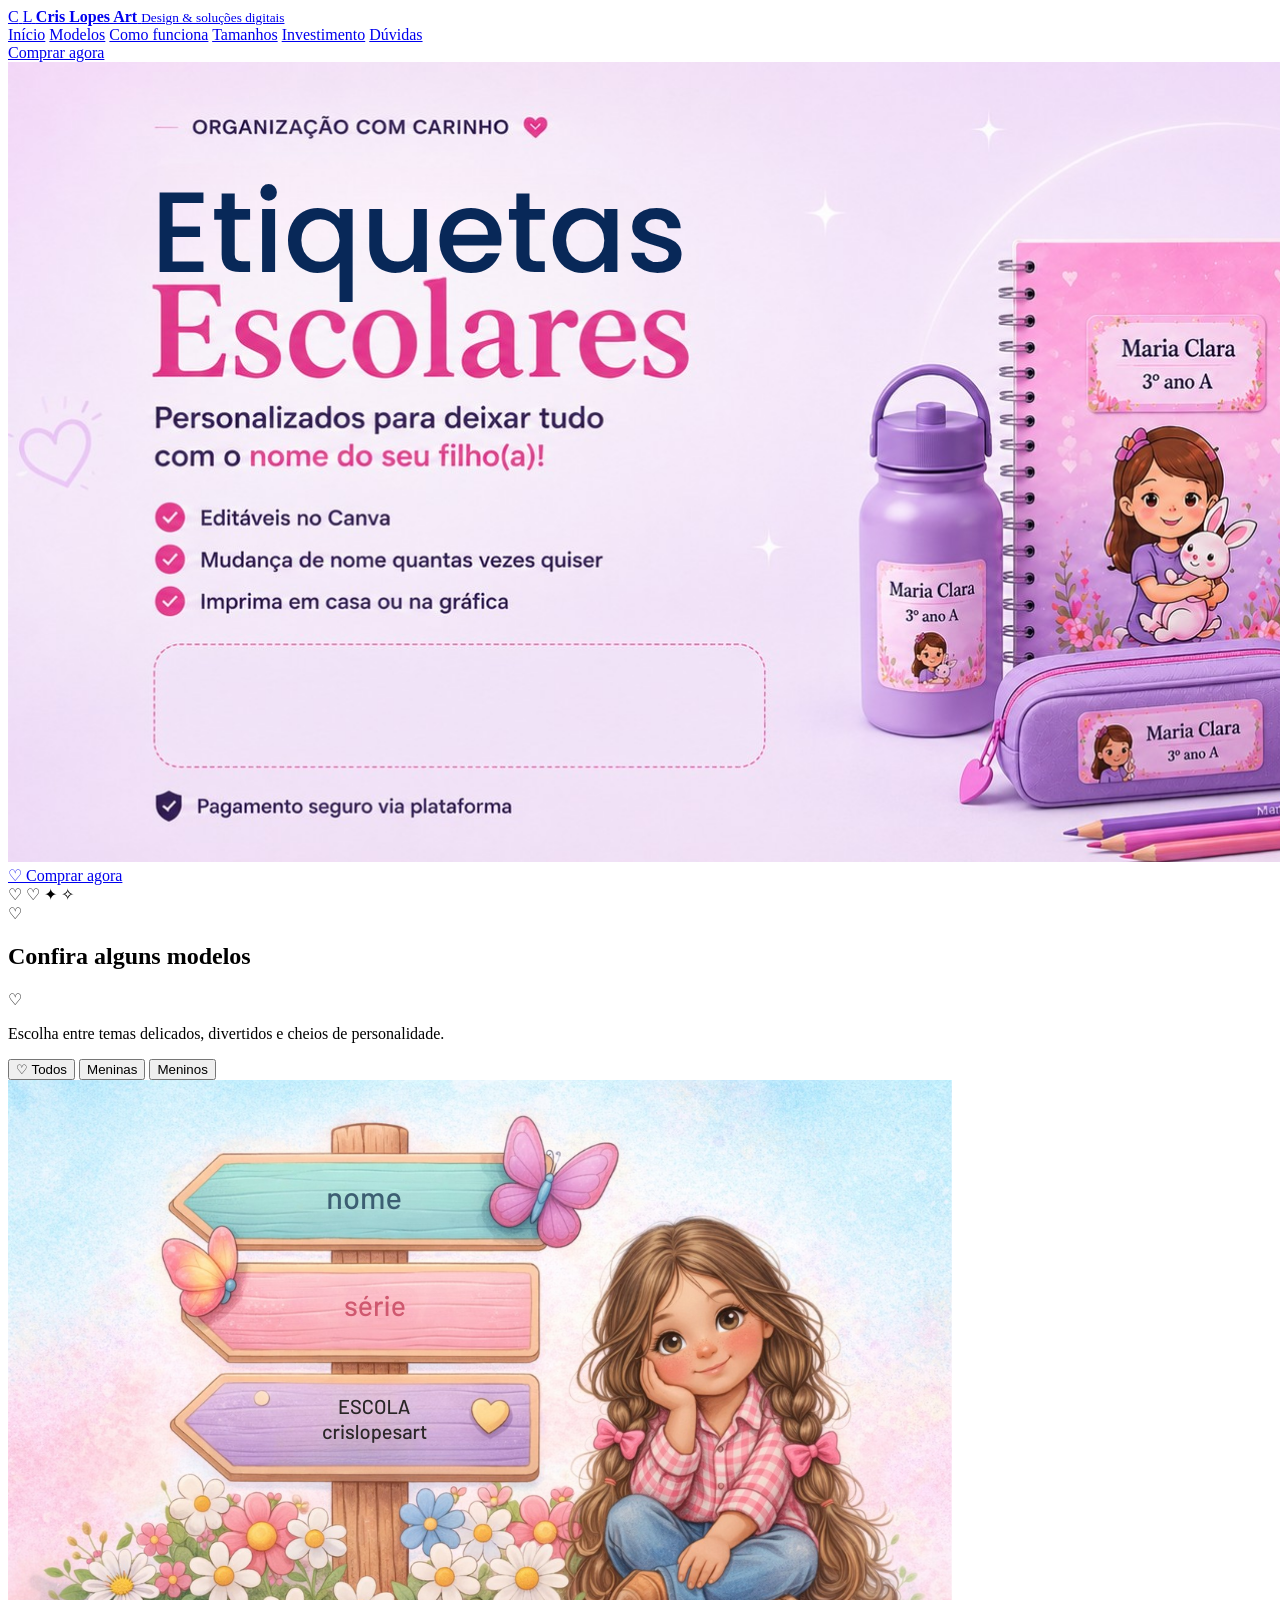
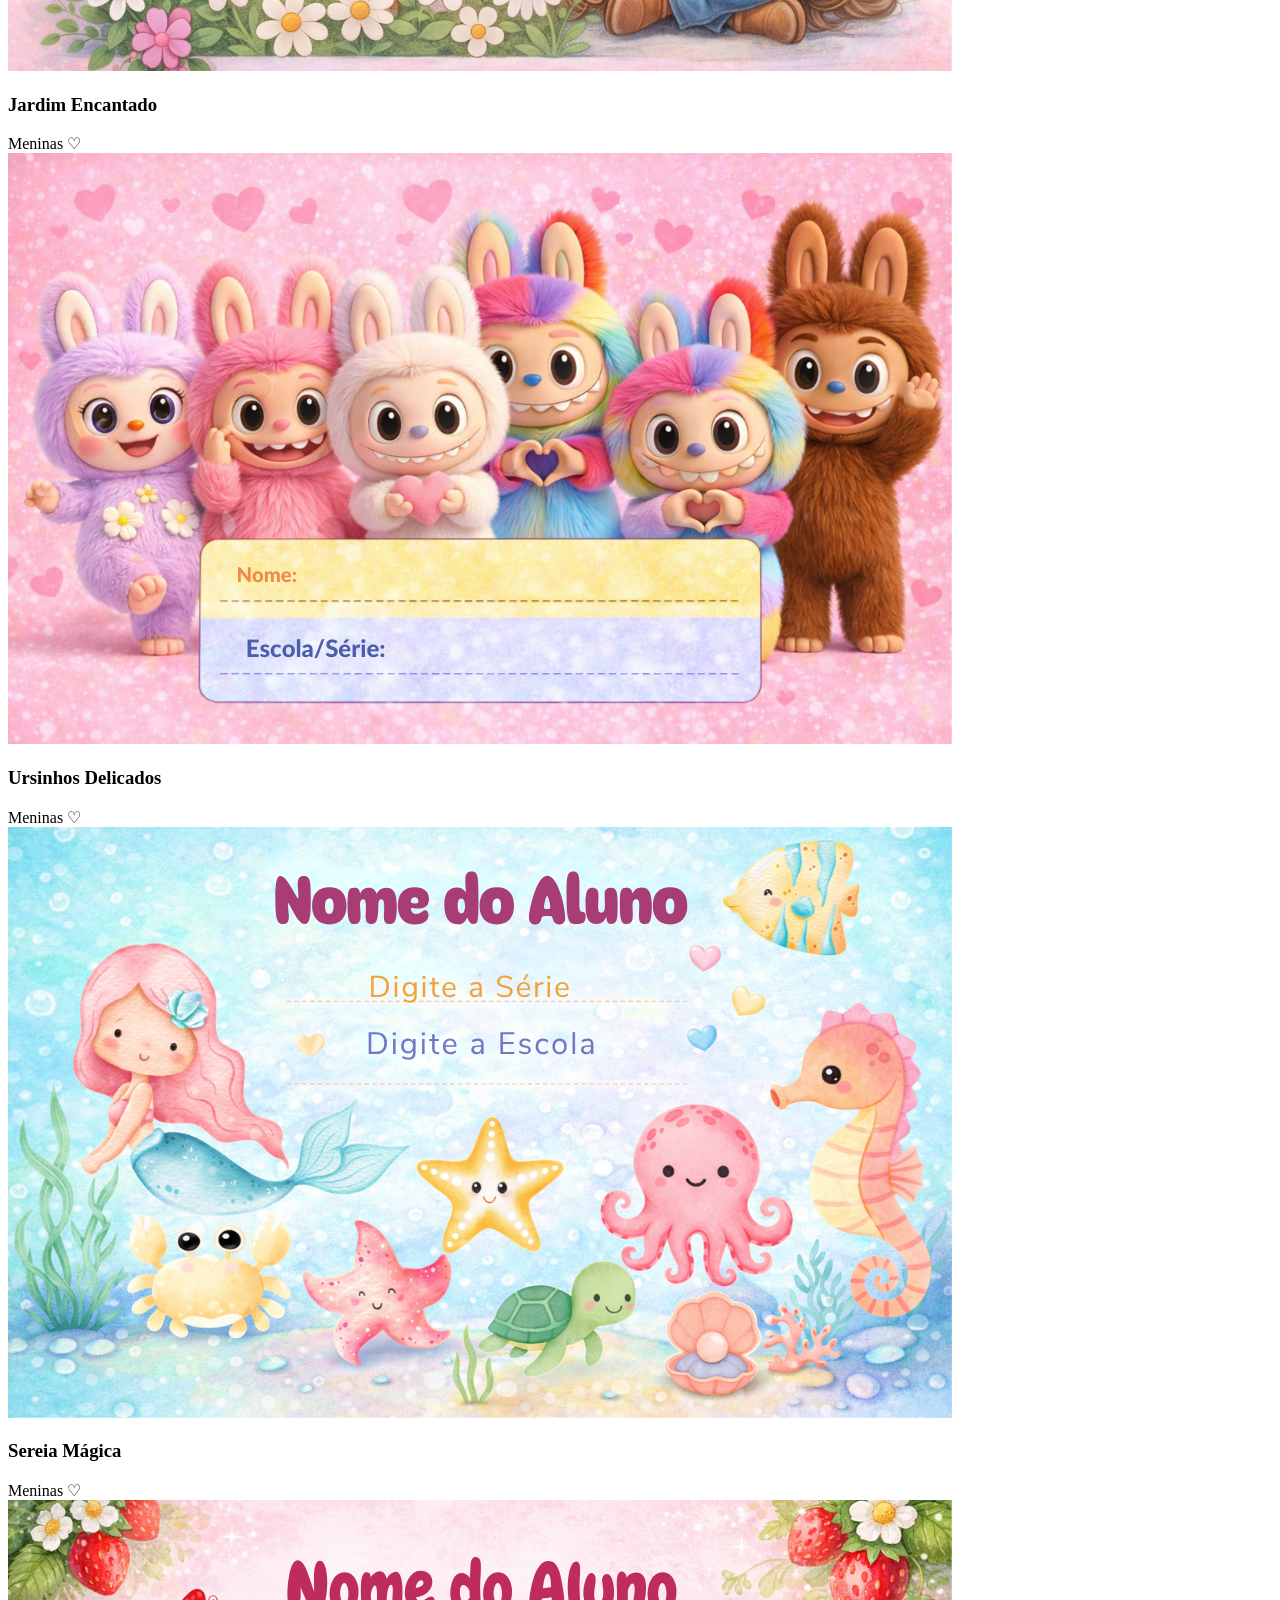
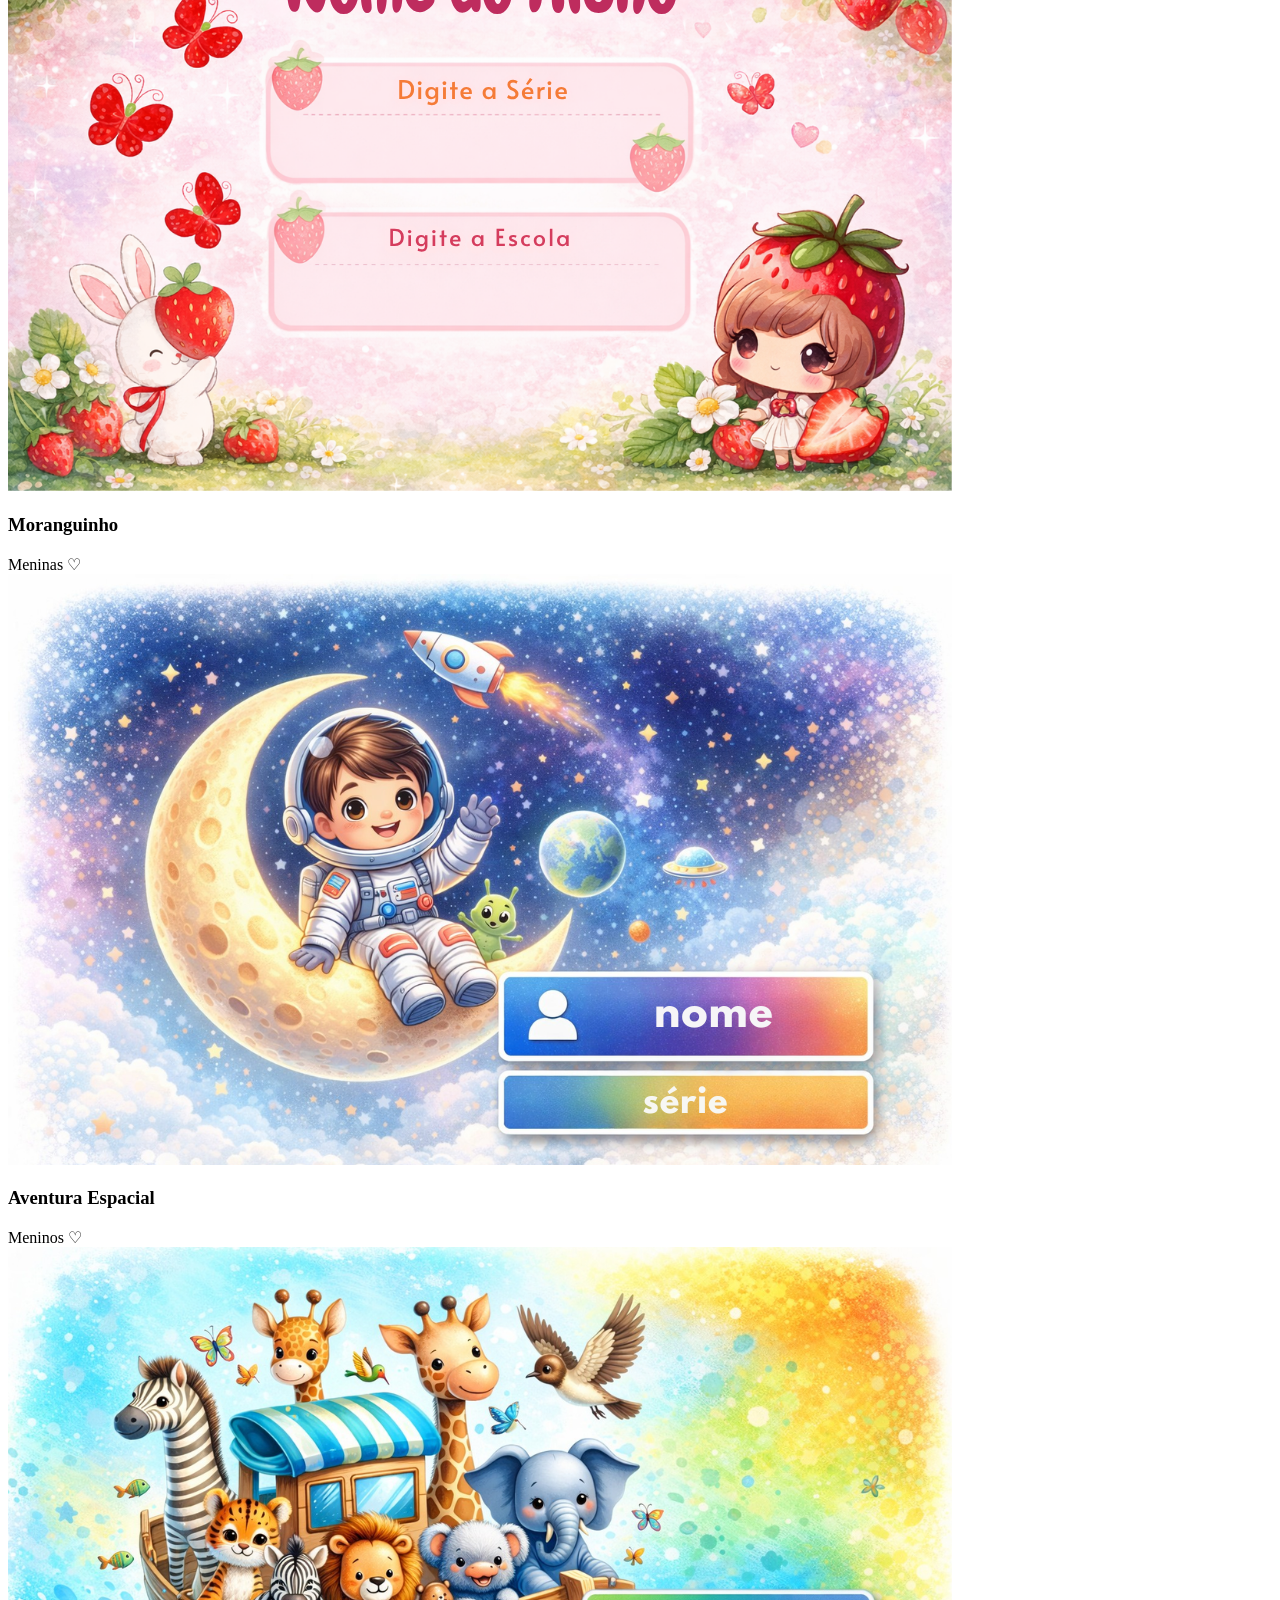
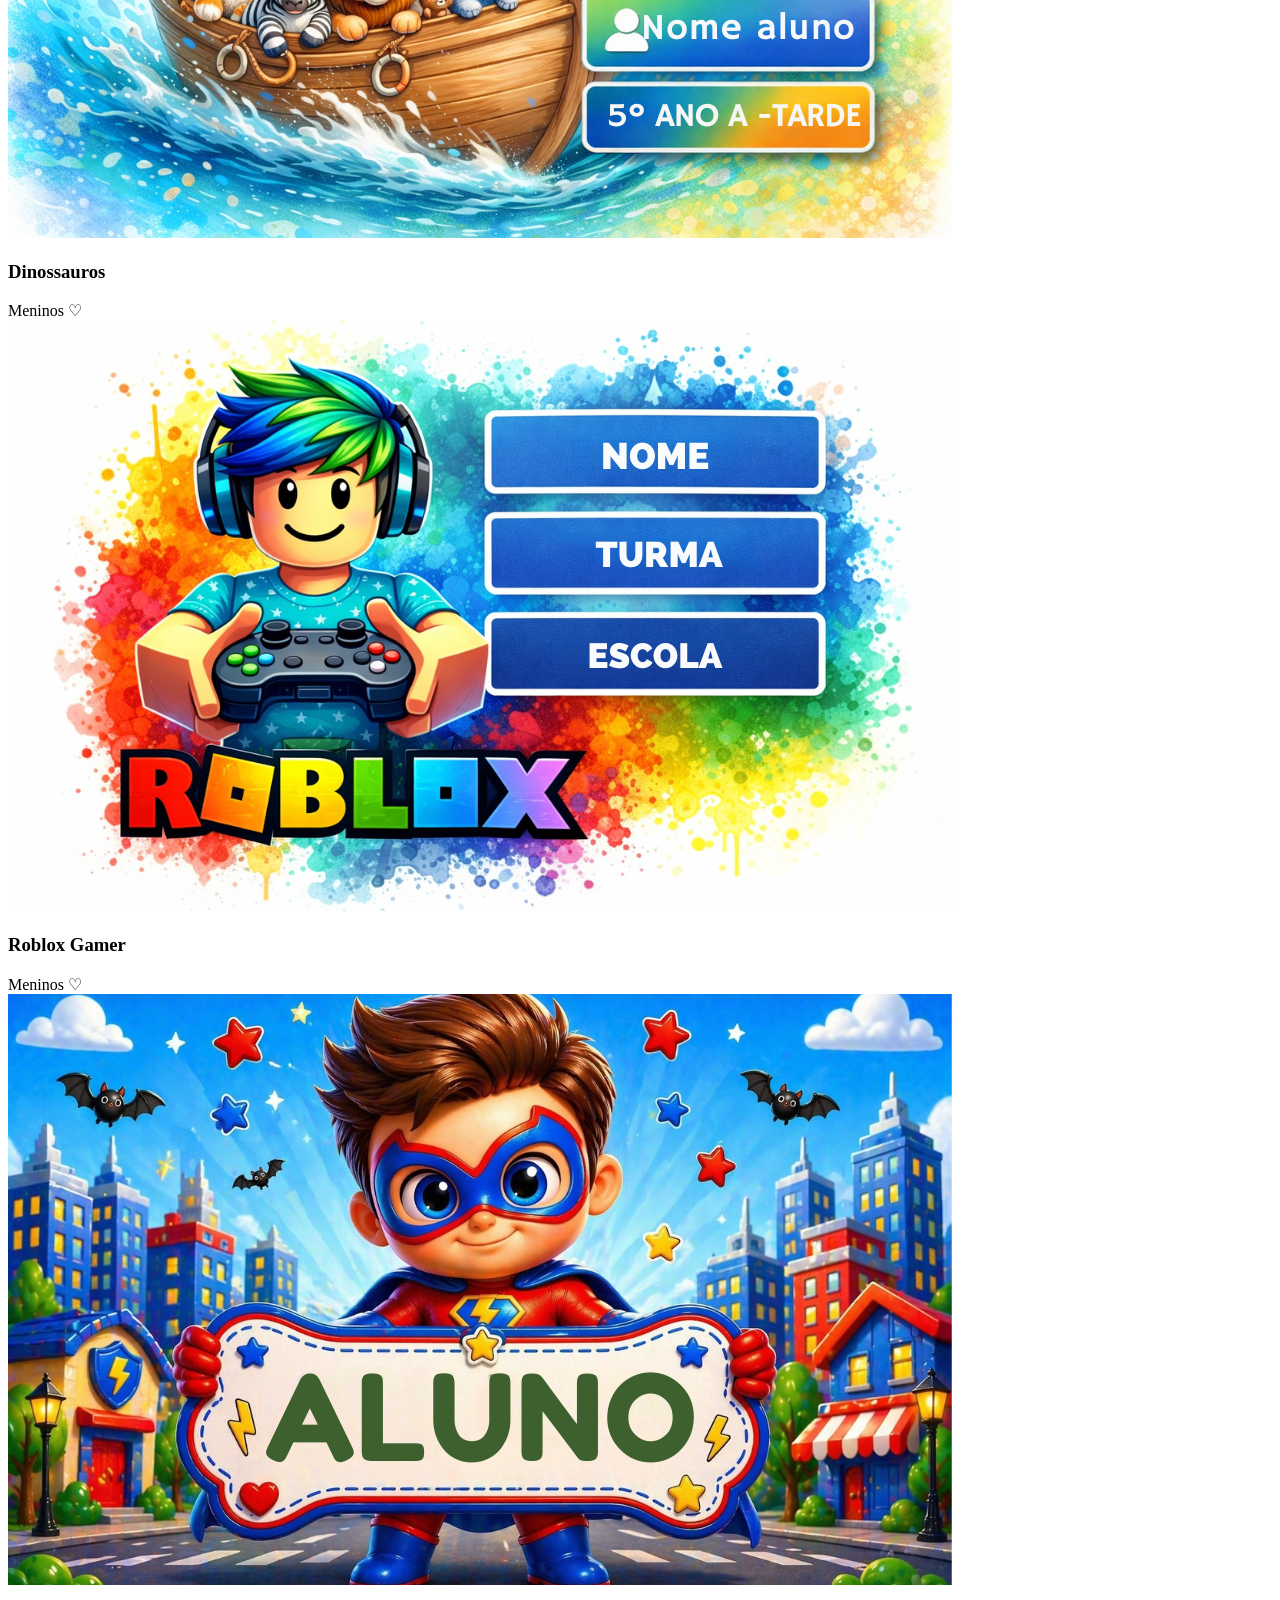
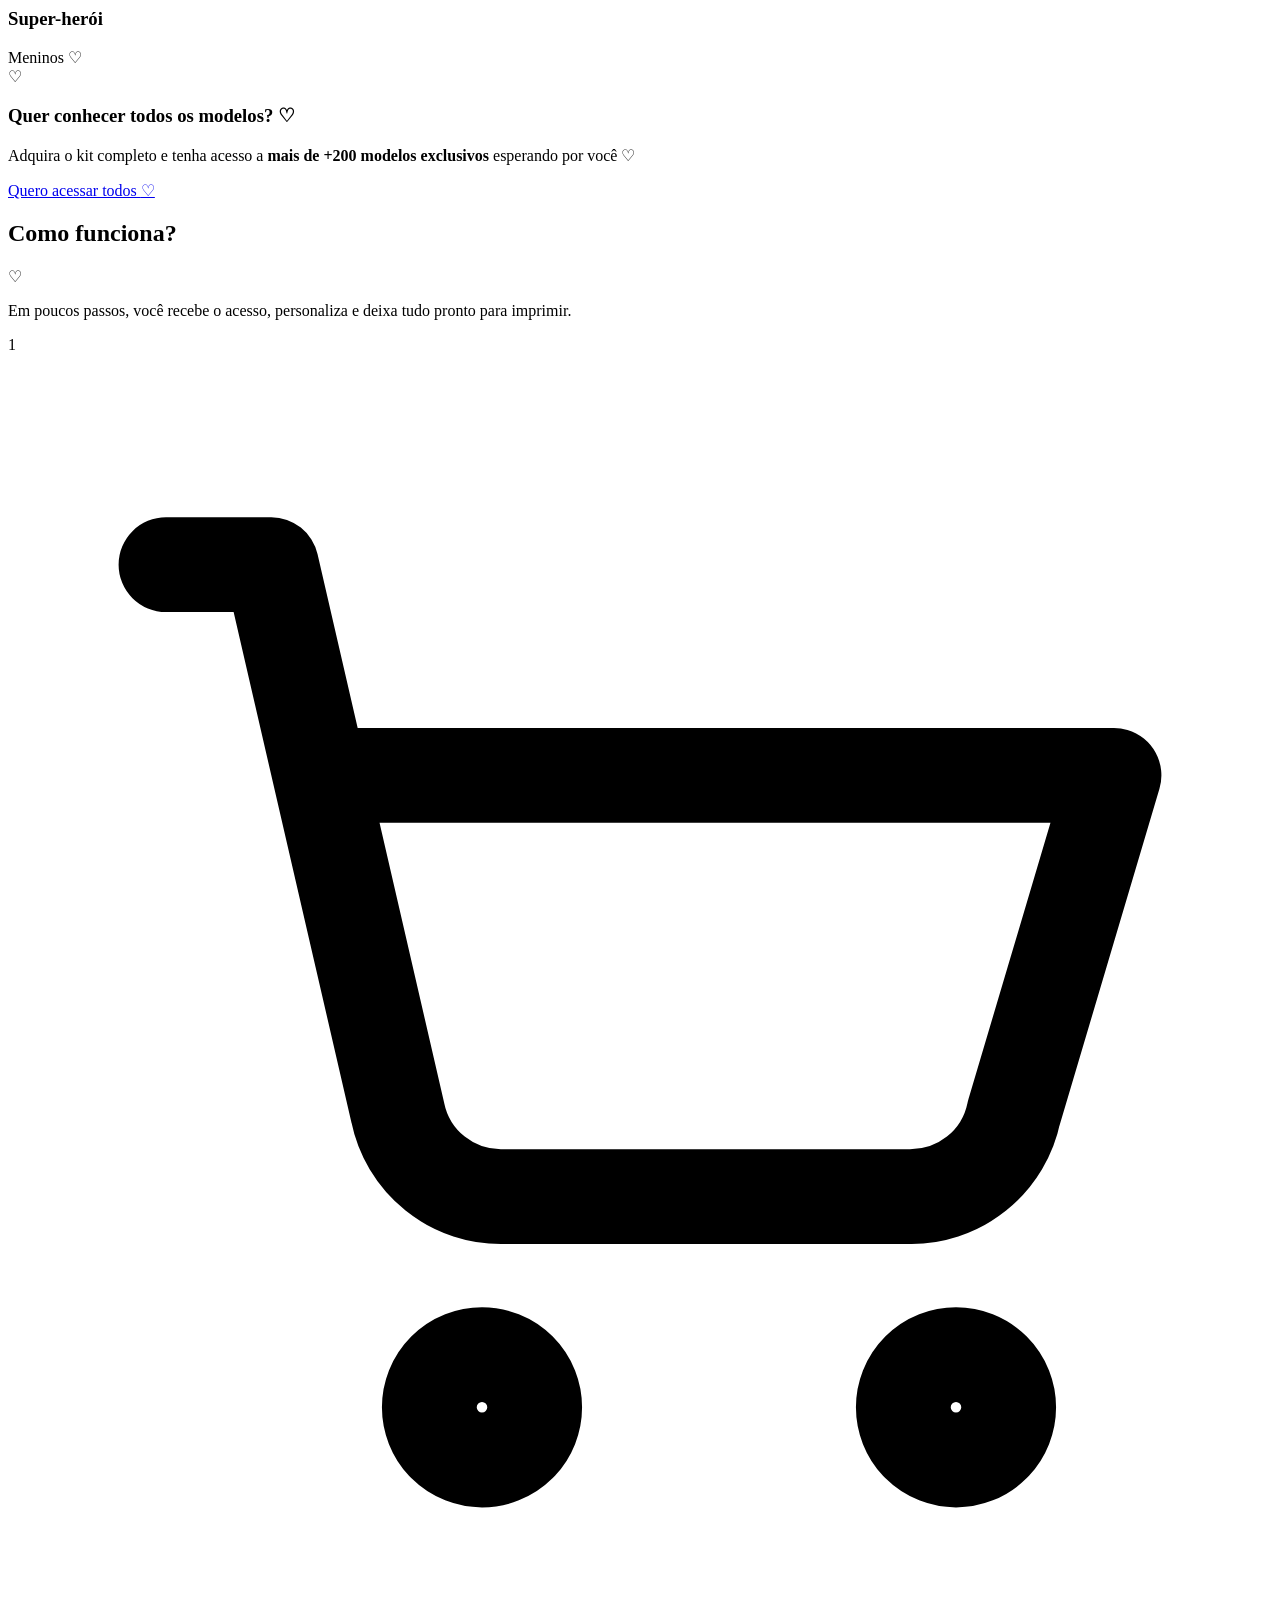
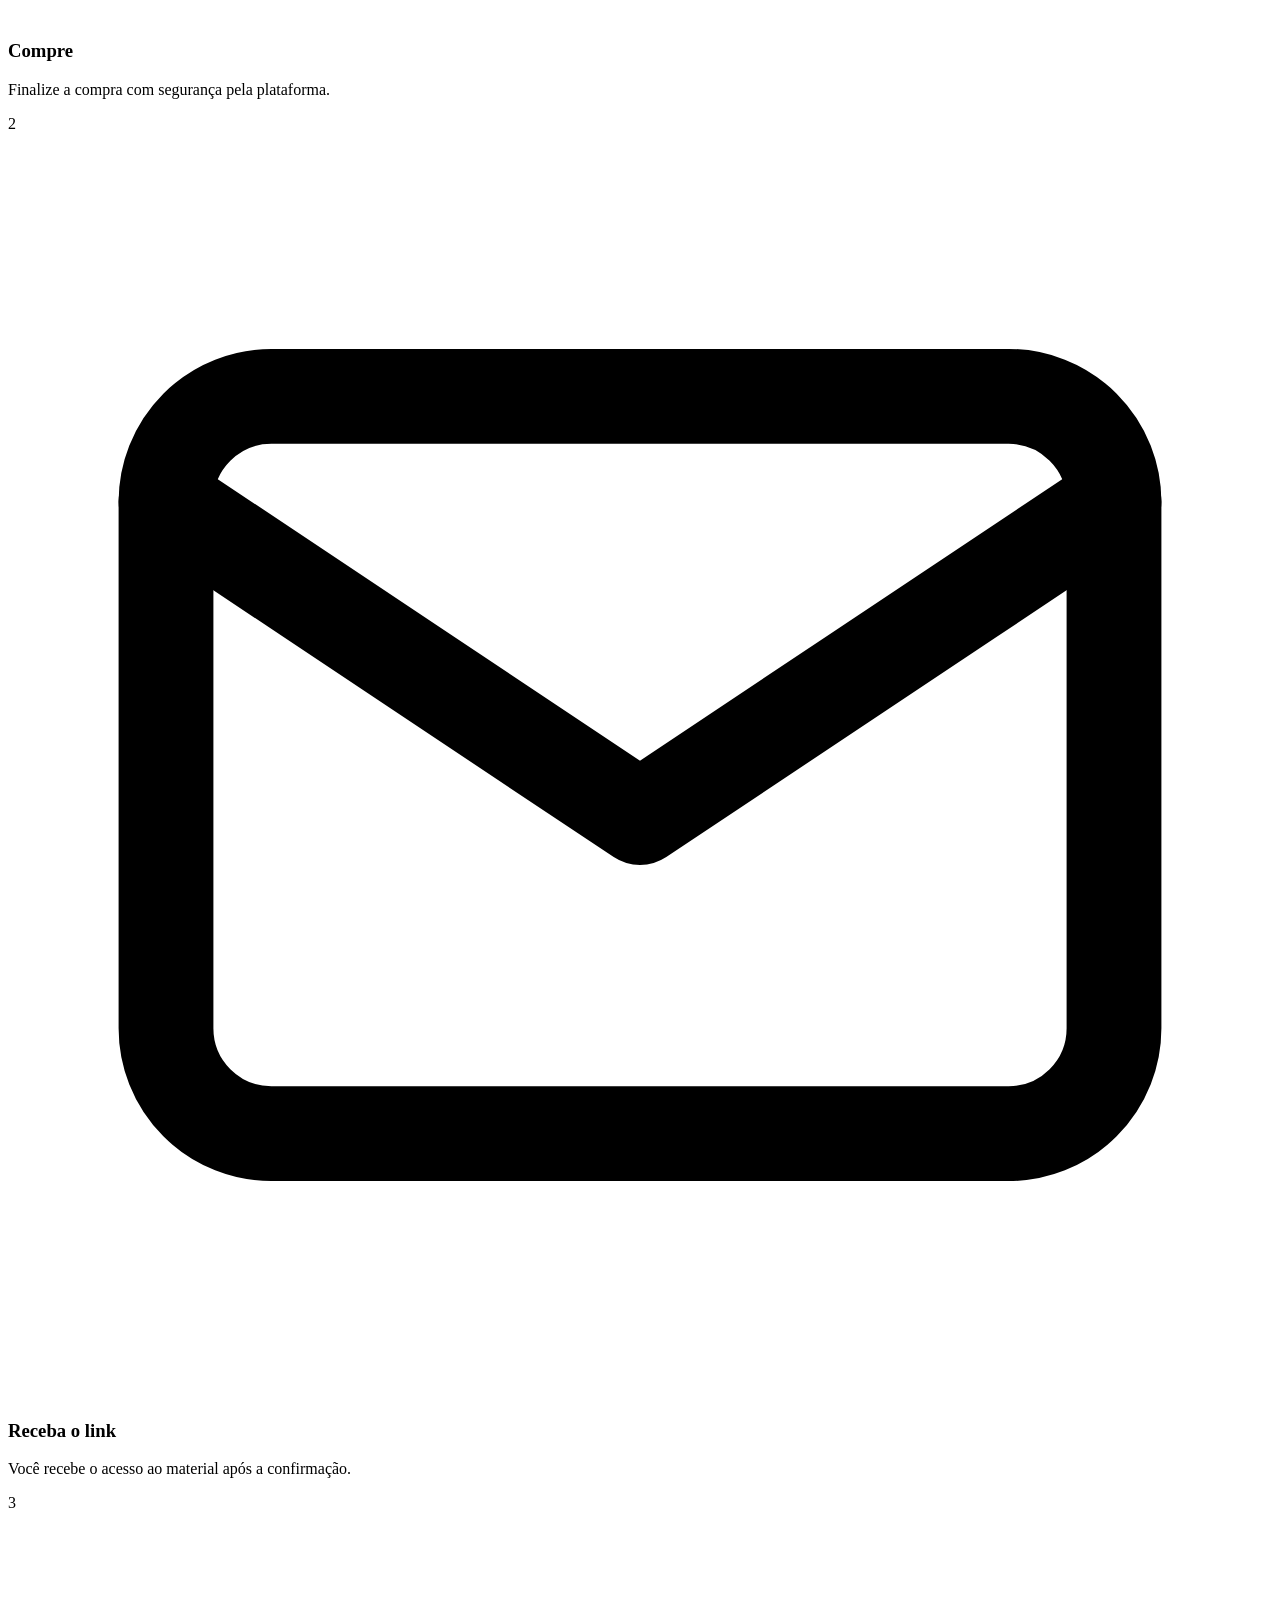
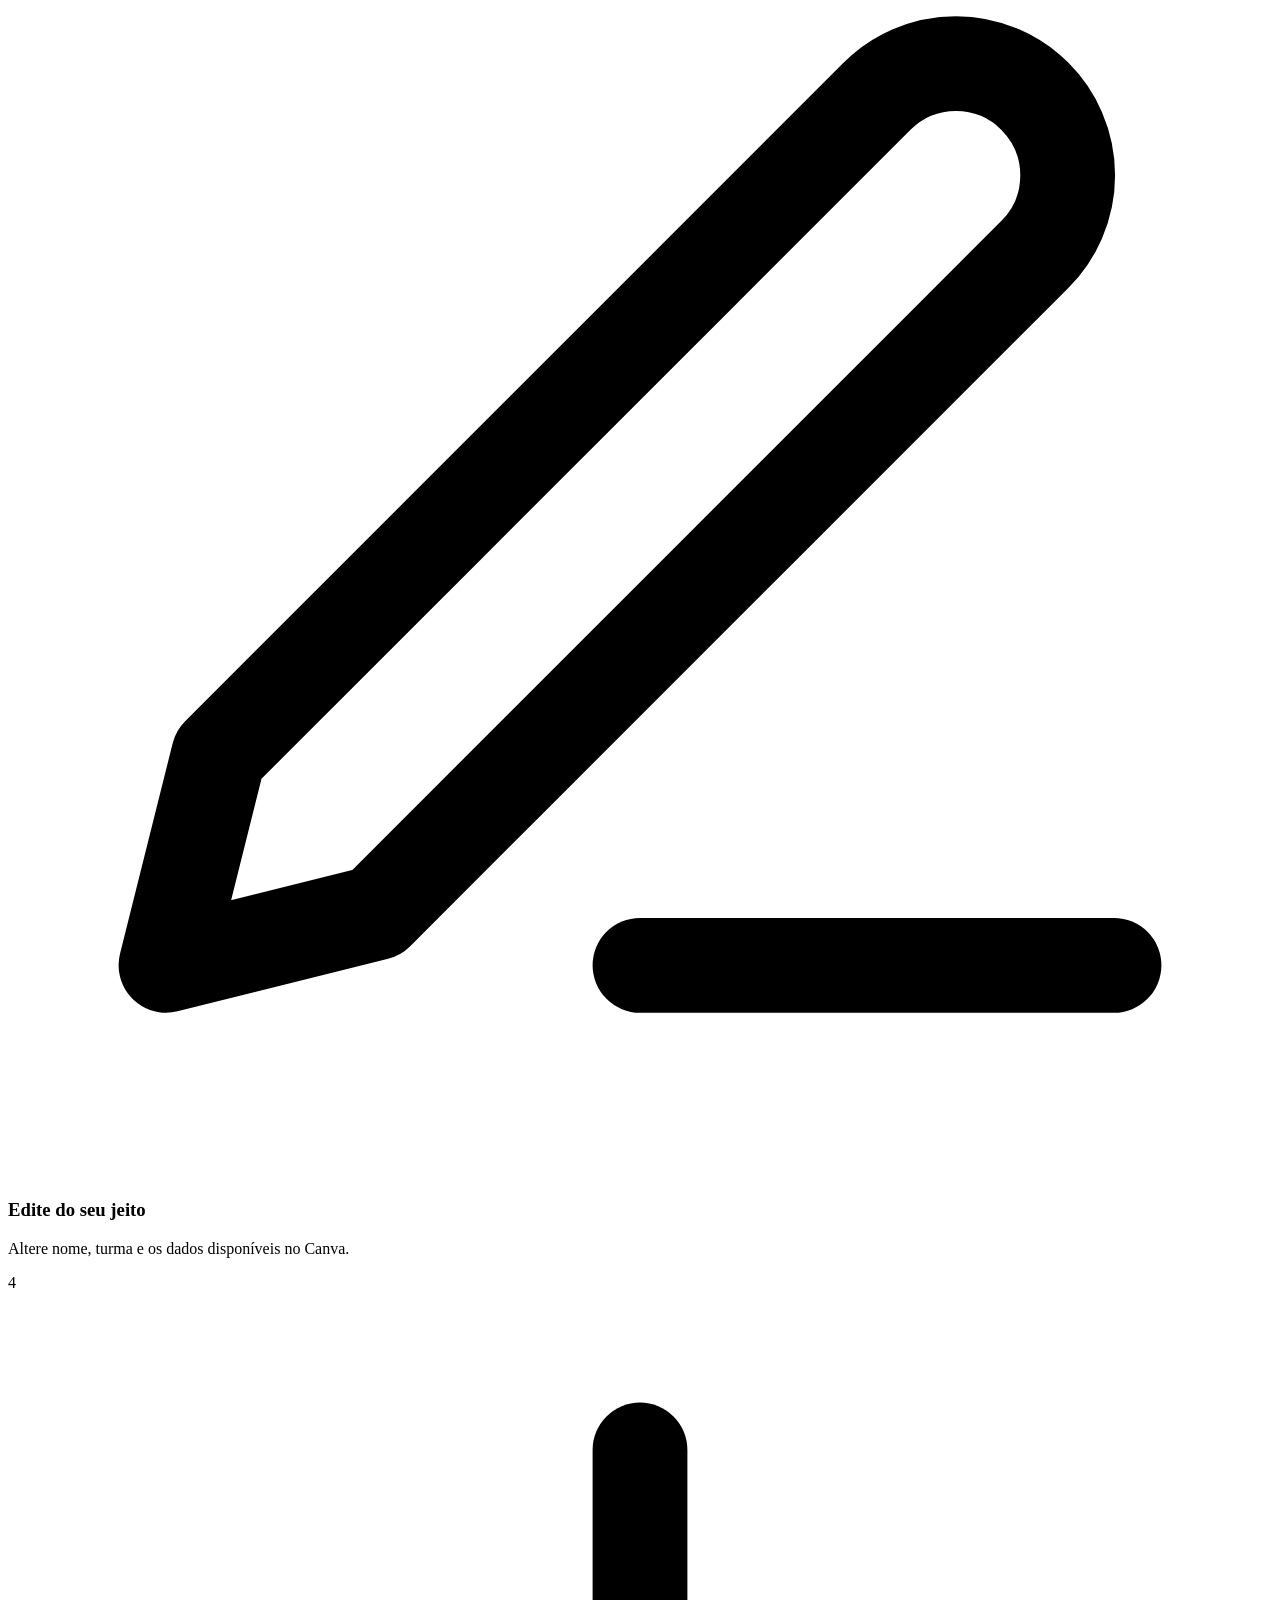
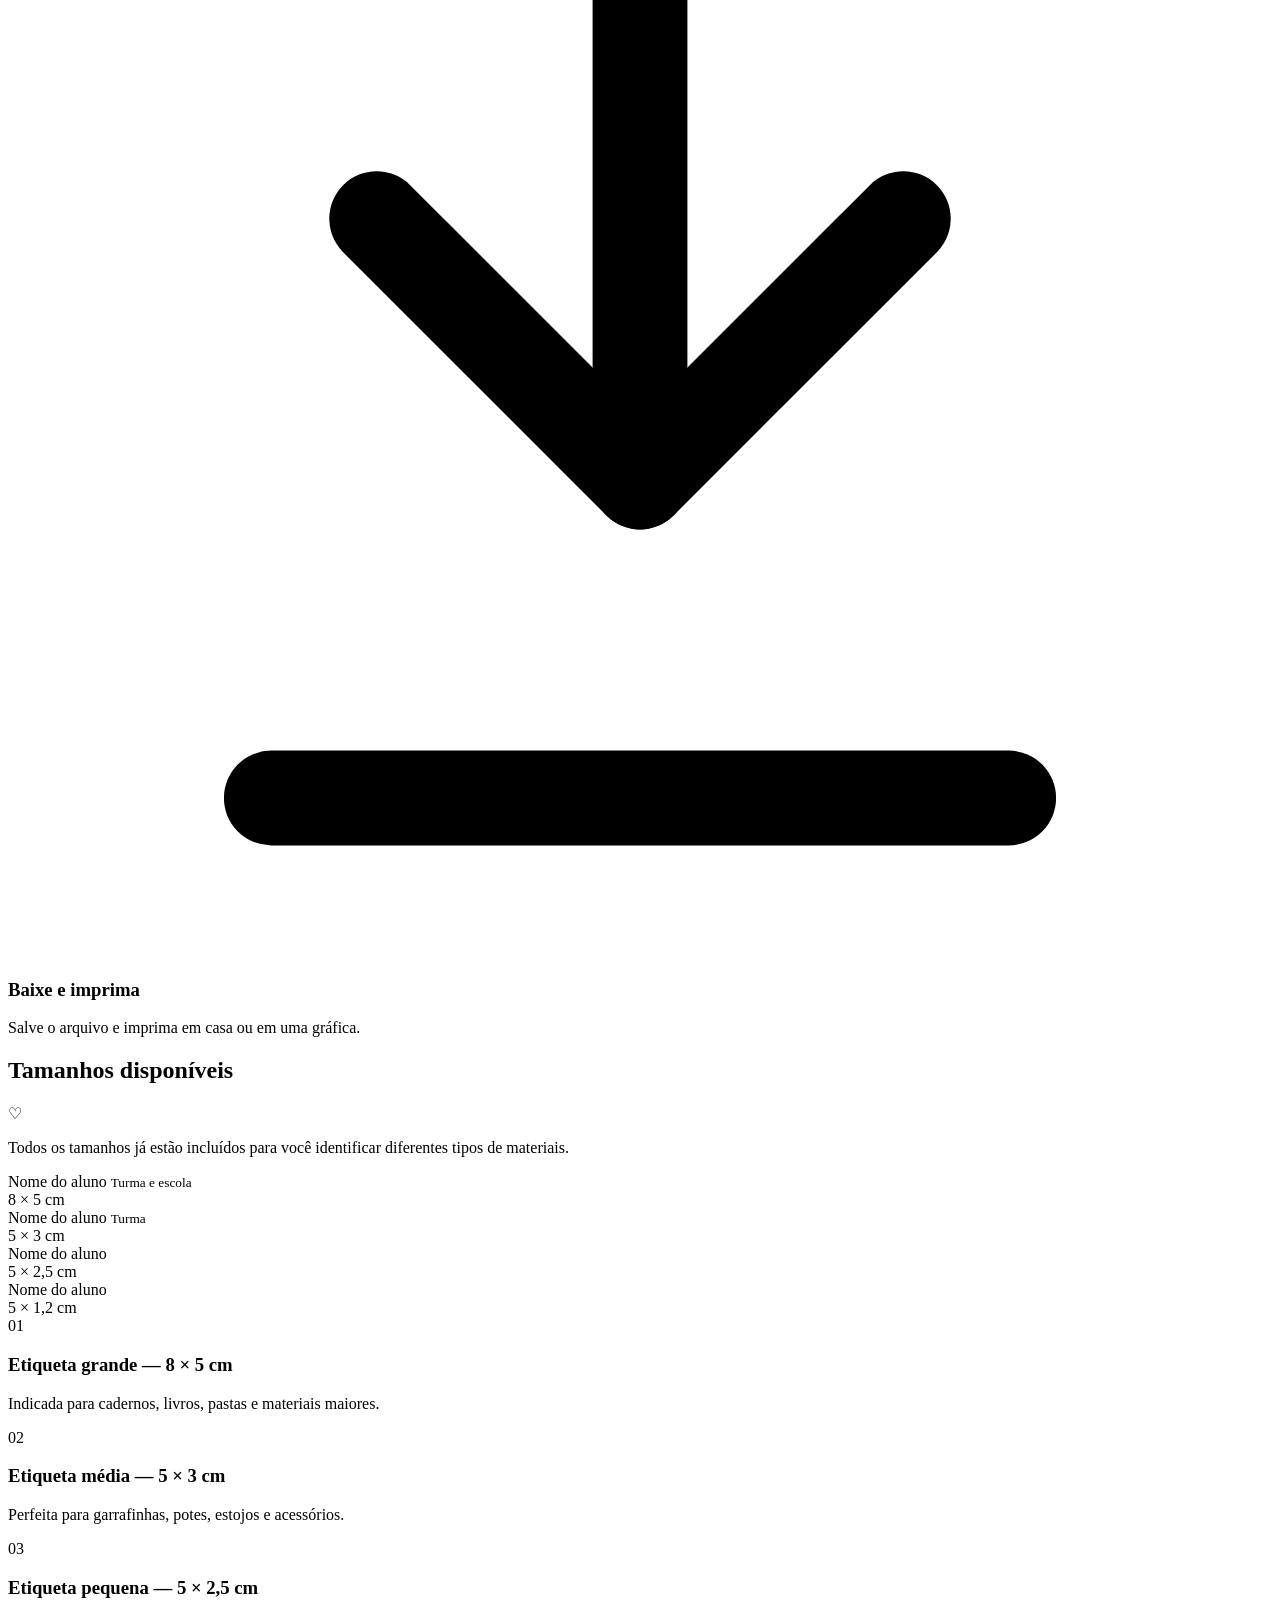
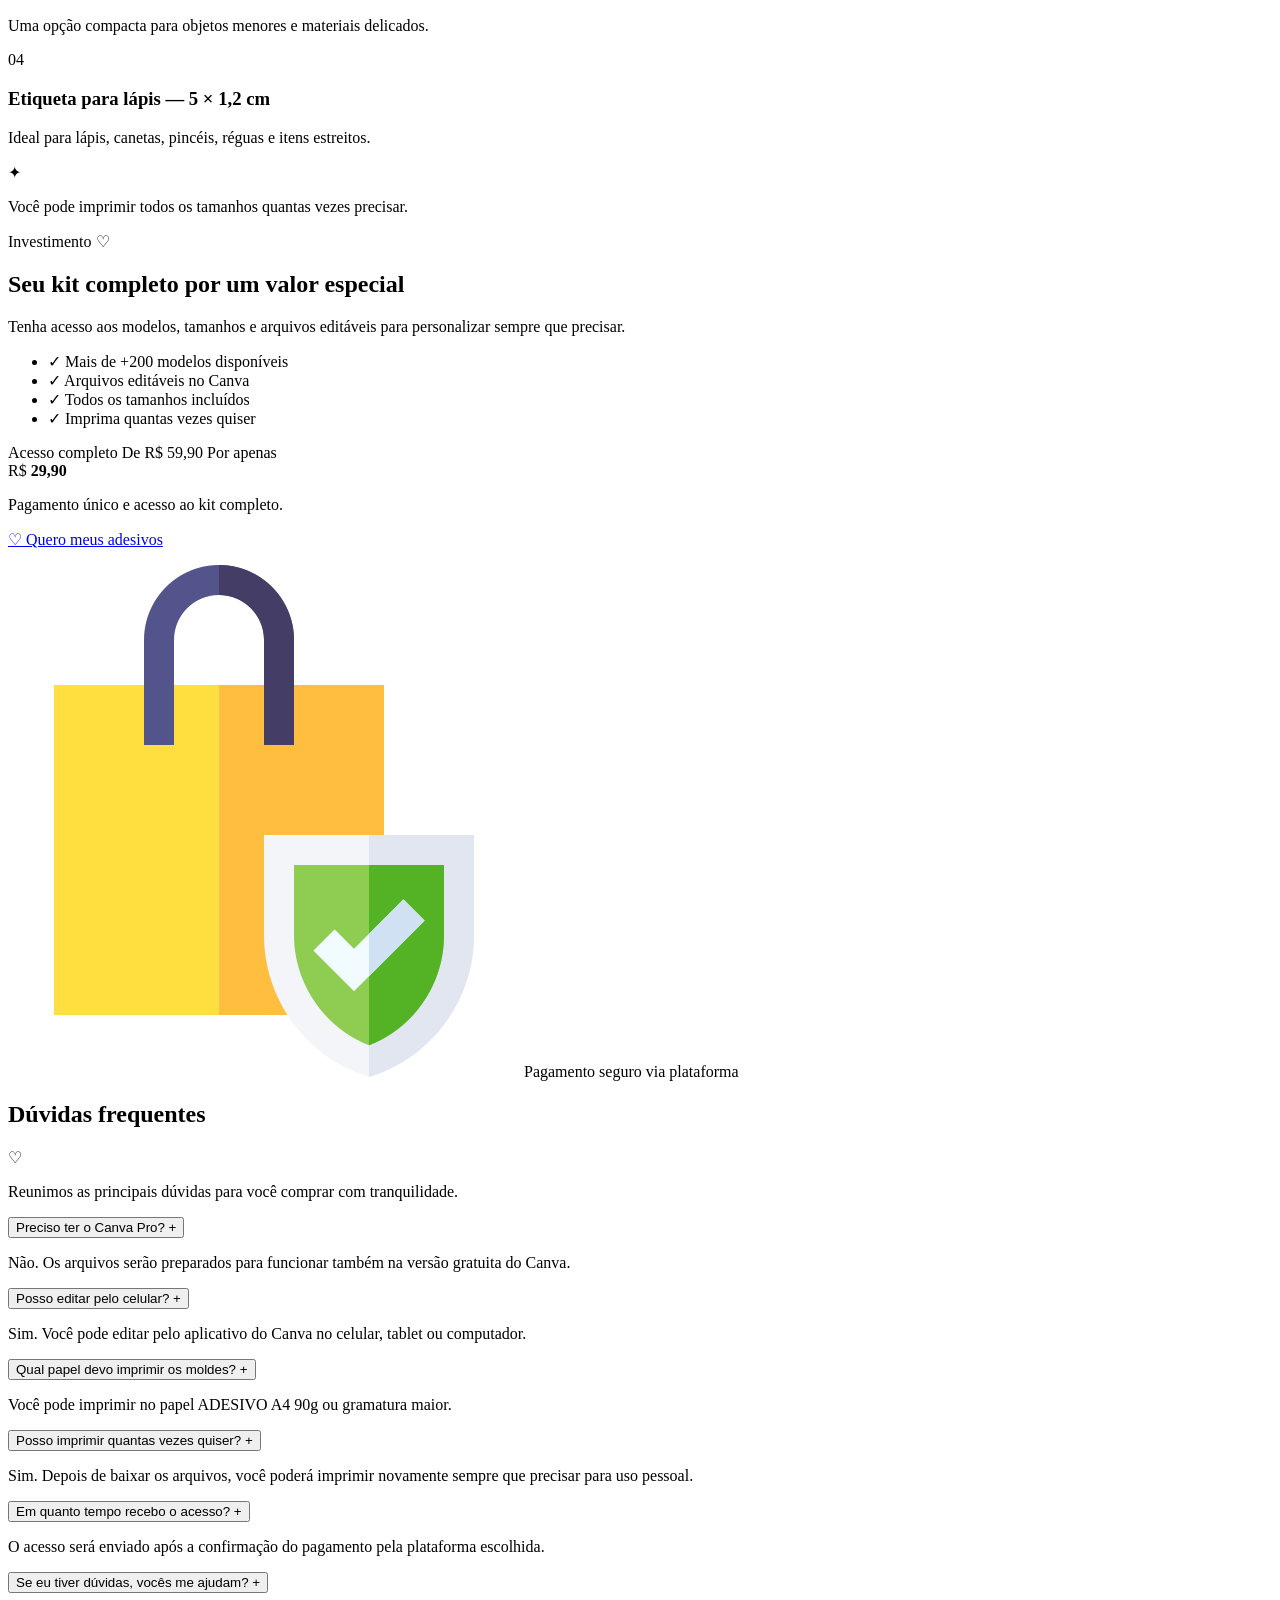
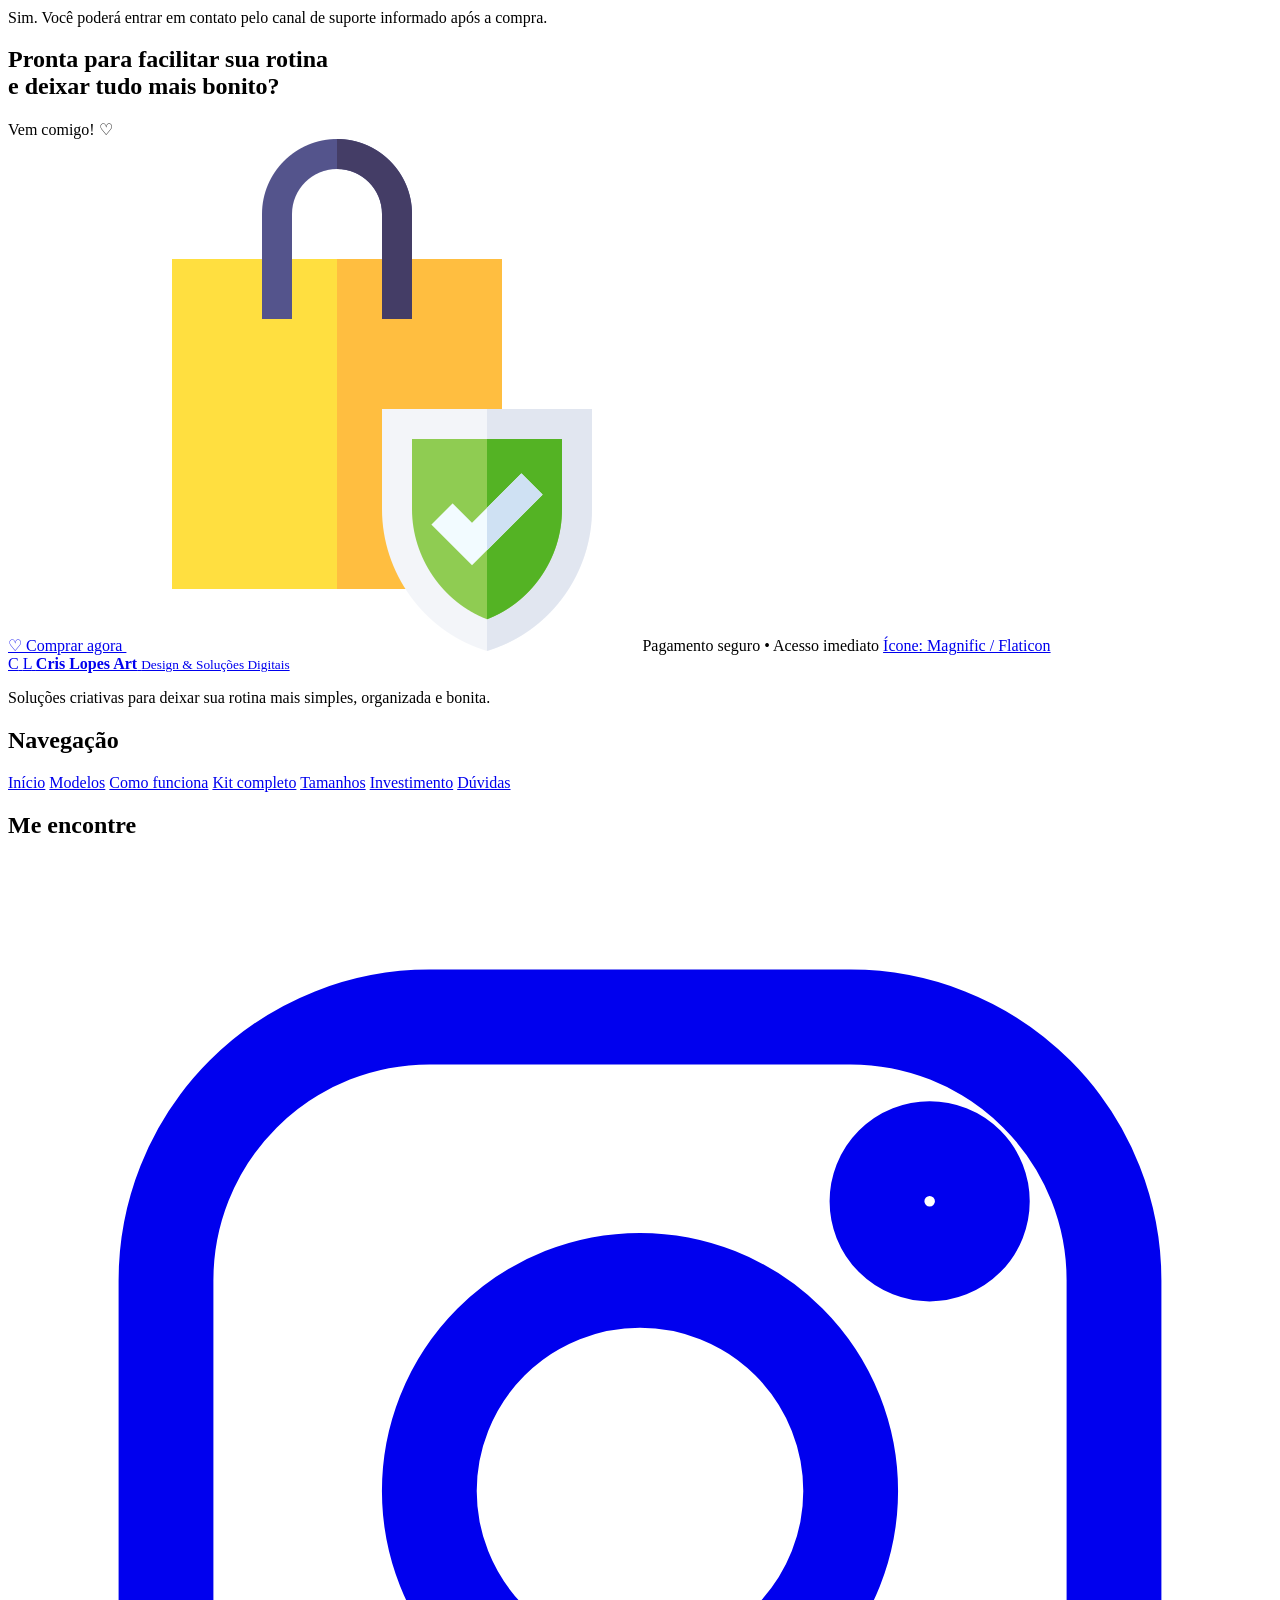
==== commit 0472b911: "Adiciona Meta Pixel na pagina de etiquetas escolares" ====
--- a/etiquetas-escolares/index.html
+++ b/etiquetas-escolares/index.html
@@ -14,6 +14,10 @@
 <meta property="og:title" content="Kit de Etiquetas Escolares Editáveis | Cris Lopes Art">
 <meta property="og:description" content="+200 modelos editáveis no Canva para meninas e meninos. Personalize, imprima e organize o material escolar com carinho.">
 <meta property="og:image" content="https://crislopesart.com.br/etiquetas-escolares/assets/preview-etiquetas.png">
+<meta property="og:image:secure_url" content="https://crislopesart.com.br/etiquetas-escolares/assets/preview-etiquetas.png">
+<meta property="og:image:type" content="image/png">
+<meta property="og:image:width" content="1200">
+<meta property="og:image:height" content="630">
 <meta property="og:url" content="https://crislopesart.com.br/etiquetas-escolares/">
 <meta property="og:site_name" content="Cris Lopes Art">
 
@@ -24,16 +28,38 @@
 
 <meta name="theme-color" content="#ffffff">
 
-
-  <title>Etiquetas Escolares | Cris Lopes Art</title>
-
-  <link rel="stylesheet" href="style.css">
-  <script src="script.js" defer></script>
-
-  <link
-    href="https://fonts.googleapis.com/css2?family=DM+Sans:wght@400;500;600;700&family=Poppins:wght@400;500;600;700&display=swap"
-    rel="stylesheet">
-</head>
+<!-- Google Analytics - Cris Lopes Art -->
+<script async src="https://www.googletagmanager.com/gtag/js?id=G-VXP53CP75M"></script>
+<script>
+  window.dataLayer = window.dataLayer || [];
+  function gtag(){dataLayer.push(arguments);}
+  gtag('js', new Date());
+
+  gtag('config', 'G-VXP53CP75M');
+</script>
+
+<!-- Meta Pixel Code -->
+<script>
+  !function(f,b,e,v,n,t,s)
+  {if(f.fbq)return;n=f.fbq=function(){n.callMethod?
+  n.callMethod.apply(n,arguments):n.queue.push(arguments)};
+  if(!f._fbq)f._fbq=n;n.push=n;n.loaded=!0;n.version='2.0';
+  n.queue=[];t=b.createElement(e);t.async=!0;
+  t.src=v;s=b.getElementsByTagName(e)[0];
+  s.parentNode.insertBefore(t,s)}(window, document,'script',
+  'https://connect.facebook.net/en_US/fbevents.js');
+
+  fbq('init', '917175538107483');
+  fbq('track', 'PageView');
+</script>
+
+<noscript>
+  <img height="1" width="1" style="display:none"
+       src="https://www.facebook.com/tr?id=917175538107483&ev=PageView&noscript=1"/>
+</noscript>
+<!-- End Meta Pixel Code -->
+
+<title>Etiquetas Escolares | Cris Lopes Art</title>
 
 <body>
 
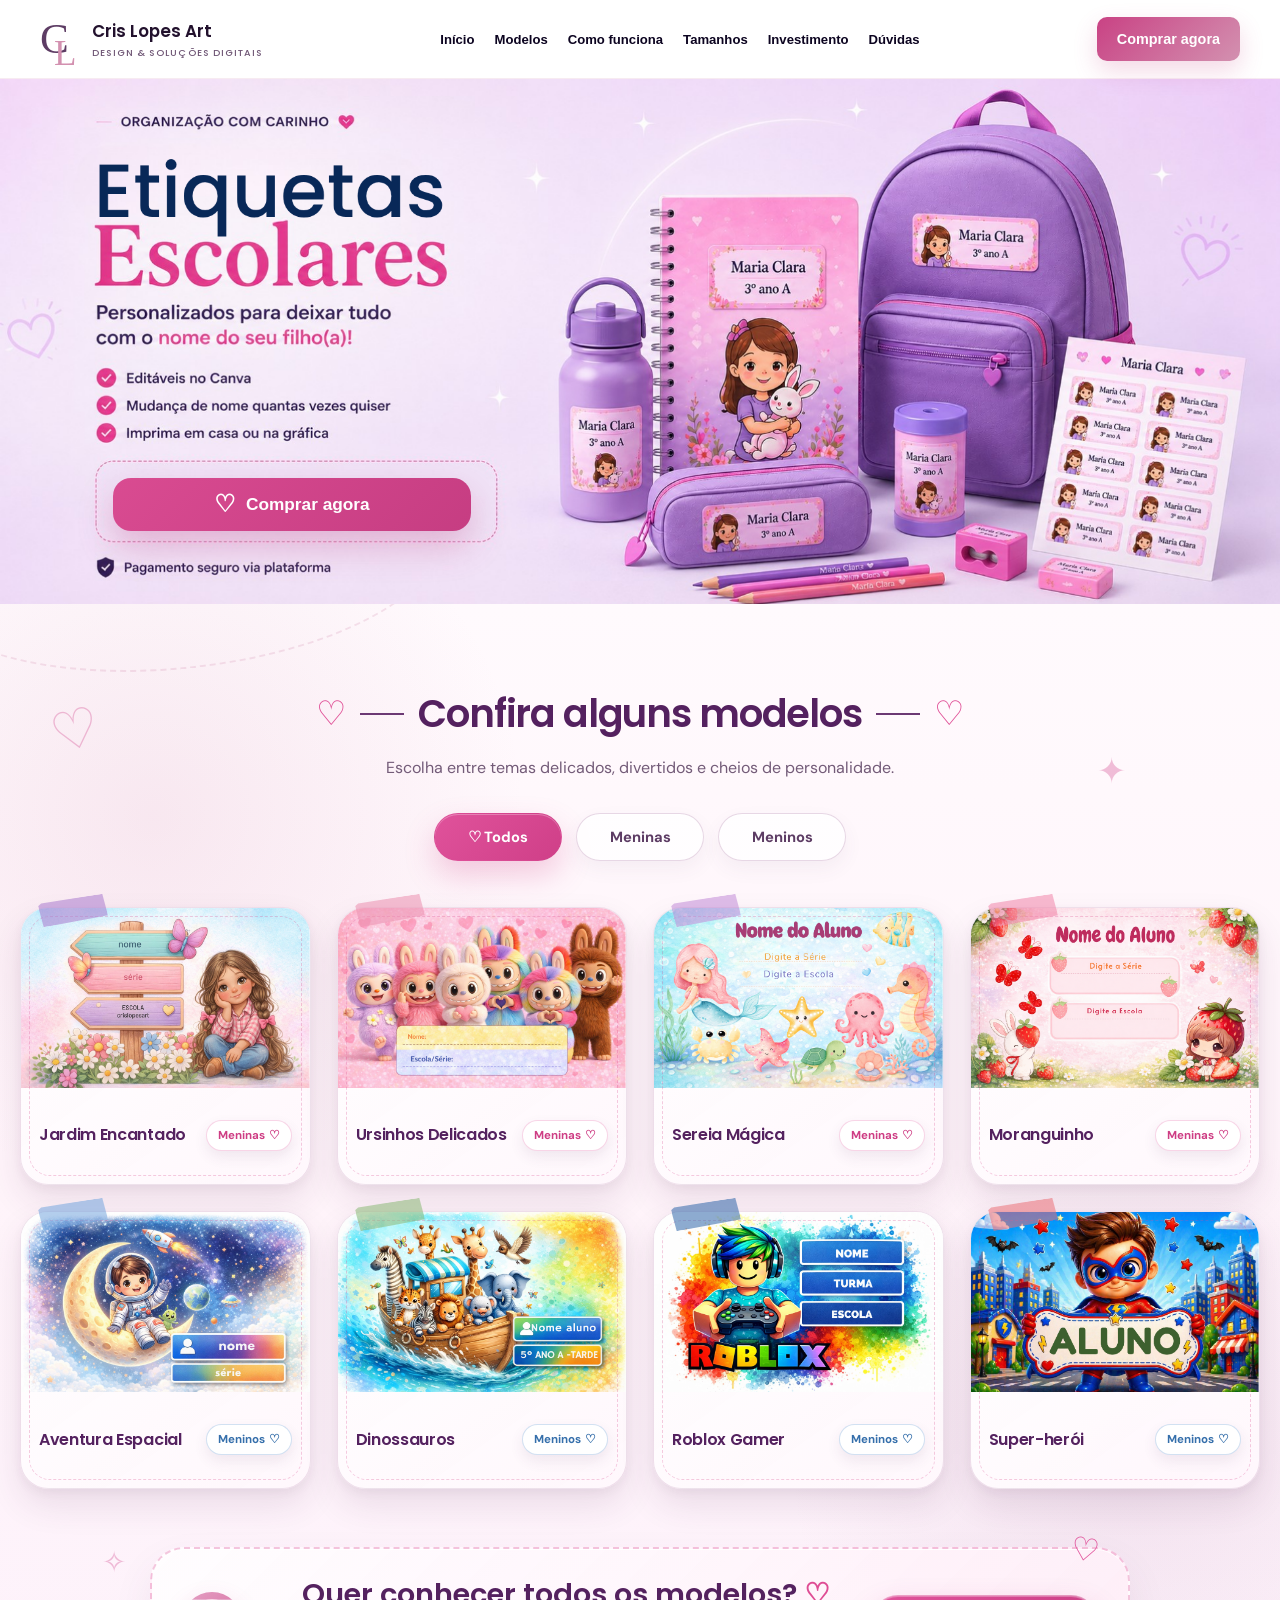
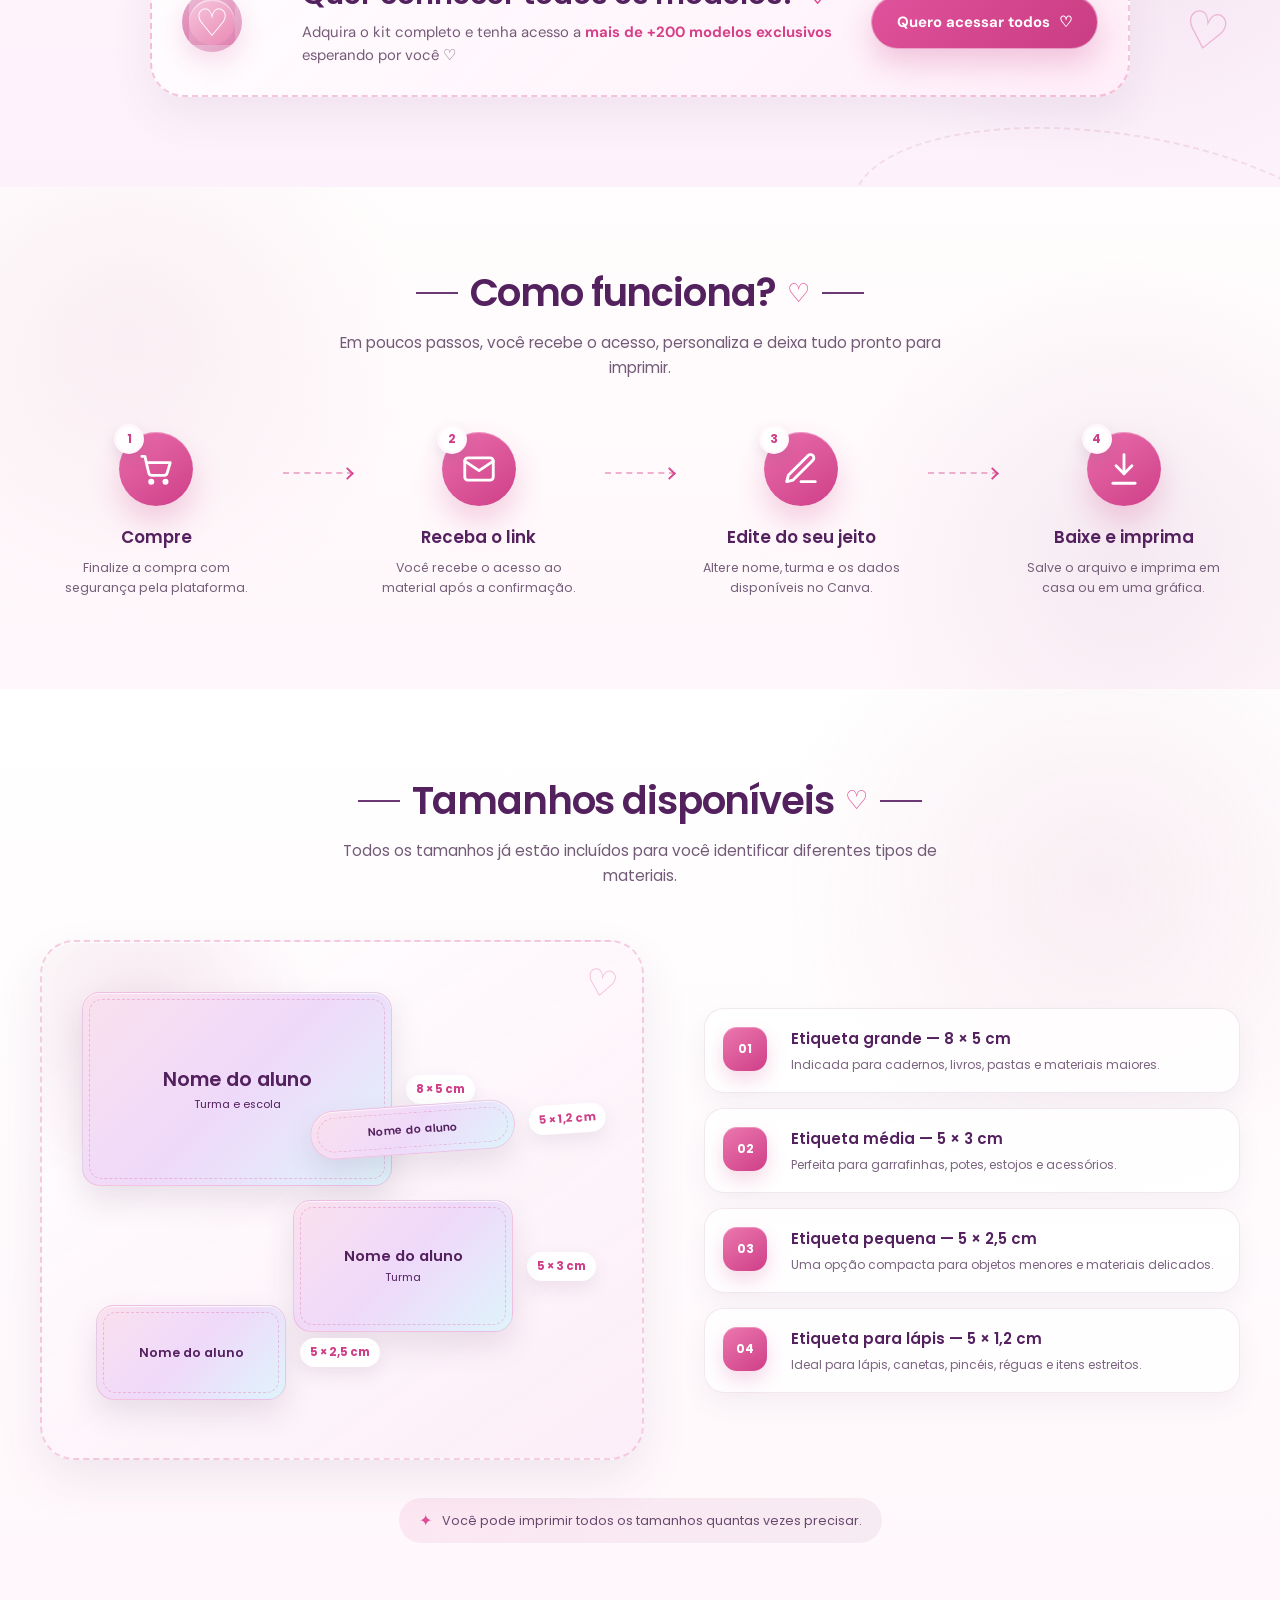
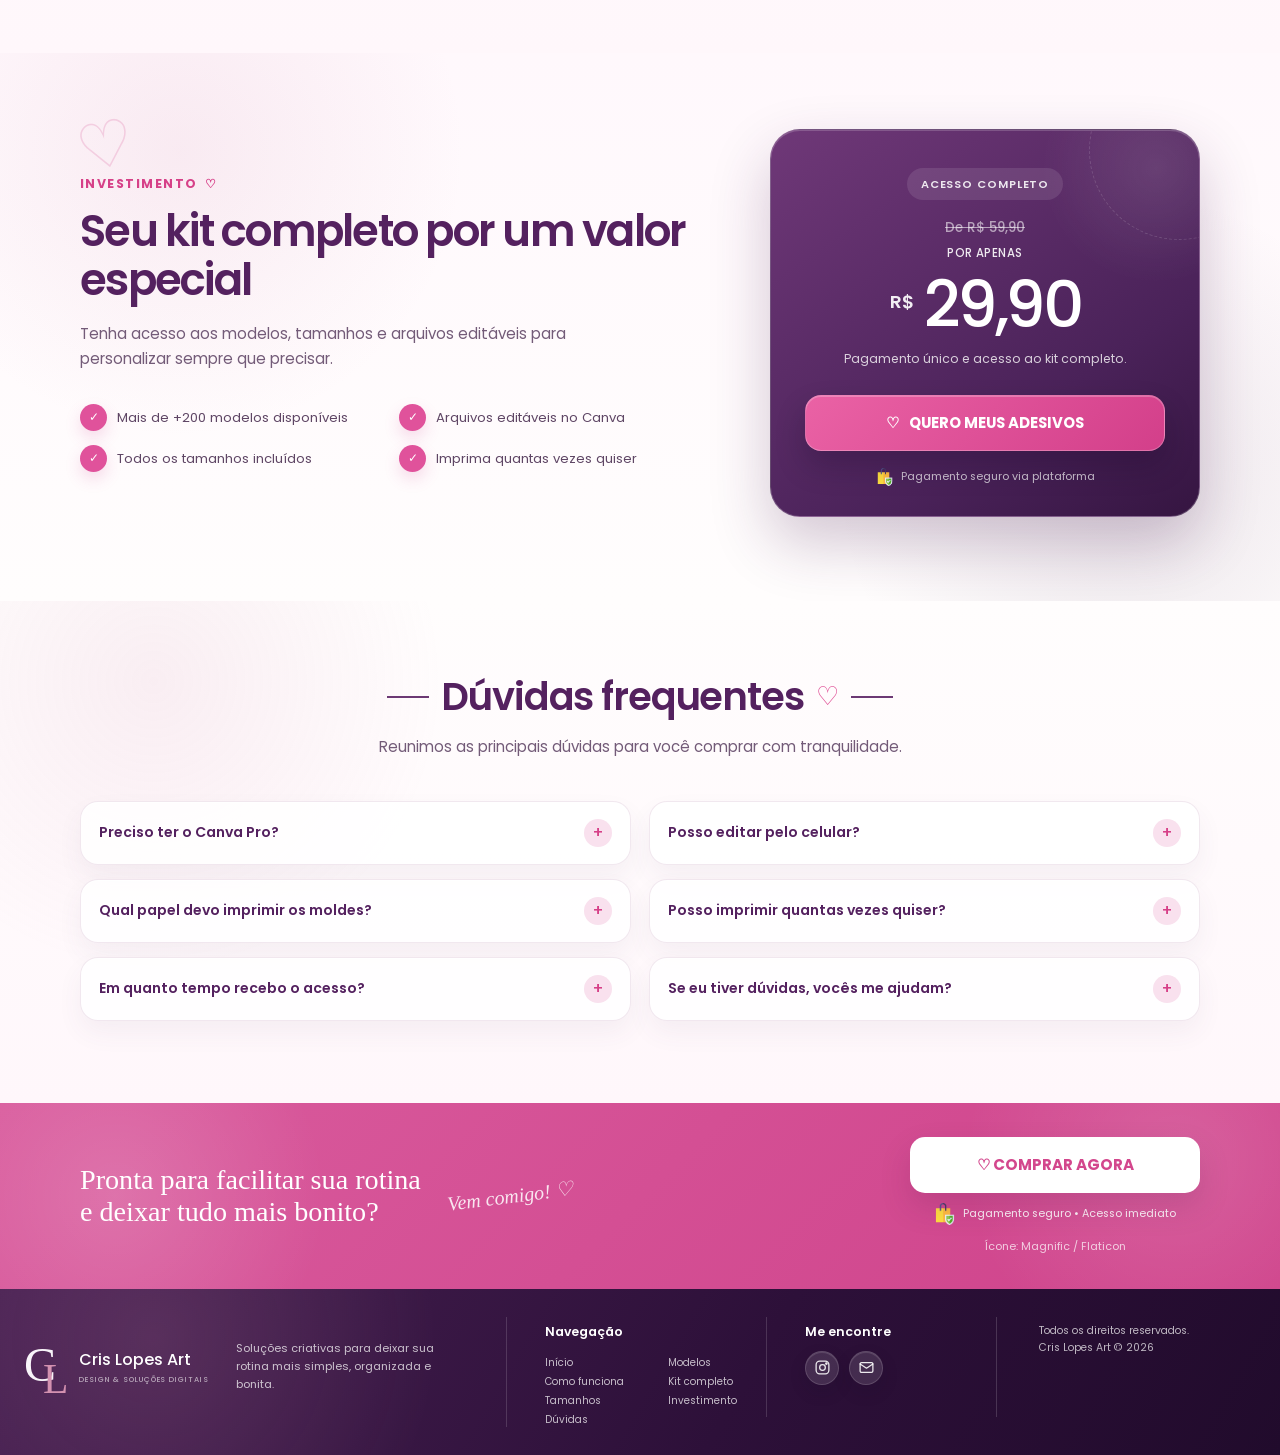
==== commit d00cb946: "Corrige estrutura da pagina e mantem Meta Pixel" ====
--- a/etiquetas-escolares/index.html
+++ b/etiquetas-escolares/index.html
@@ -61,6 +61,14 @@
 
 <title>Etiquetas Escolares | Cris Lopes Art</title>
 
+<link rel="stylesheet" href="style.css">
+<script src="script.js" defer></script>
+
+<link
+  href="https://fonts.googleapis.com/css2?family=DM+Sans:wght@400;500;600;700&family=Poppins:wght@400;500;600;700&display=swap"
+  rel="stylesheet">
+
+</head>
 <body>
 
   <!-- =========================================
--- a/etiquetas-escolares/style.css
+++ b/etiquetas-escolares/style.css
@@ -0,0 +1,4180 @@
+/* =========================================================
+   CRIS LOPES ART — ADESIVOS ESCOLARES
+========================================================= */
+
+:root {
+  --purple-dark: #0c0420;
+  --purple: #5d3c64;
+  --purple-soft: #7b466a;
+  --pink: #d391b0;
+  --pink-strong: #c94284;
+  --pink-light: #f8dbea;
+  --white: #ffffff;
+  --background: #fffafd;
+  --text: #24102f;
+  --text-soft: #654f6c;
+  --border: rgba(93, 60, 100, 0.14);
+  --container: 1200px;
+}
+
+/* =========================================================
+   RESET
+========================================================= */
+
+*,
+*::before,
+*::after {
+  box-sizing: border-box;
+}
+
+html {
+  scroll-behavior: smooth;
+}
+
+body {
+  margin: 0;
+  background: var(--background);
+  color: var(--text);
+  font-family: Arial, Helvetica, sans-serif;
+  -webkit-font-smoothing: antialiased;
+}
+
+img {
+  display: block;
+  max-width: 100%;
+}
+
+a {
+  color: inherit;
+  text-decoration: none;
+}
+
+/* =========================================================
+   CABEÇALHO — DESKTOP
+========================================================= */
+
+.header {
+
+  position: sticky;
+  top: 0;
+
+  z-index: 9999;
+
+  background: rgba(255,255,255,.92);
+
+  backdrop-filter: blur(14px);
+  -webkit-backdrop-filter: blur(14px);
+
+  border-bottom: 1px solid rgba(211,145,176,.18);
+
+}
+.header__container {
+  width: min(calc(100% - 40px), var(--container));
+  min-height: 78px;
+  margin-inline: auto;
+
+  display: flex;
+  align-items: center;
+  justify-content: space-between;
+  gap: 30px;
+}
+
+.header__brand {
+  display: flex;
+  align-items: center;
+  gap: 8px;
+}
+
+.header__monogram {
+  position: relative;
+  display: block;
+
+  width: 44px;
+  height: 44px;
+
+  flex-shrink: 0;
+
+  font-family: Georgia, "Times New Roman", serif;
+  line-height: 1;
+}
+
+.header__letter-c,
+.header__letter-l {
+  position: absolute;
+  display: block;
+  font-weight: 400;
+}
+
+.header__letter-c {
+  top: 0;
+  left: 0;
+
+  color: #5d3c64;
+  font-size: 2.7rem;
+}
+
+.header__letter-l {
+  top: 18px;
+  left: 14px;
+
+  color: #d391b0;
+  font-size: 2.3rem;
+}
+
+.header__brand-text {
+  display: flex;
+  flex-direction: column;
+}
+
+.header__brand-text strong {
+  display: block;
+
+  font-family: "Poppins", sans-serif;
+  font-size: 1.05rem;
+  font-weight: 600;
+
+  color: #22112d;
+}
+
+.header__brand-text small {
+  display: block;
+
+  margin-top: 2px;
+
+  font-family: "Poppins", sans-serif;
+  font-size: .59rem;
+  font-weight: 500;
+  letter-spacing: .11em;
+  text-transform: uppercase;
+
+  color: #6f5675;
+}
+
+.header__nav {
+  display: flex;
+  align-items: center;
+  gap: 20px;
+}
+
+.header__nav a {
+  position: relative;
+  padding: 10px 0;
+  color: var(--purple-dark);
+  font-size: 0.82rem;
+  font-weight: 600;
+}
+
+.header__nav a::after {
+  content: "";
+
+  position: absolute;
+  right: 0;
+  bottom: 4px;
+  left: 0;
+
+  height: 2px;
+
+  background: var(--pink-strong);
+
+  transform: scaleX(0);
+  transform-origin: center;
+  transition: transform 180ms ease;
+}
+
+.header__nav a:hover::after {
+  transform: scaleX(1);
+}
+
+.header__button {
+  display: inline-flex;
+  align-items: center;
+  justify-content: center;
+
+  min-height: 44px;
+  padding: 10px 20px;
+
+  border-radius: 10px;
+
+  background: linear-gradient(135deg,
+      var(--pink-strong),
+      var(--pink));
+
+  color: var(--white);
+  font-size: 0.9rem;
+  font-weight: 700;
+
+  box-shadow: 0 10px 24px rgba(201, 66, 132, 0.2);
+
+  transition:
+    transform 180ms ease,
+    box-shadow 180ms ease;
+}
+
+.header__button:hover {
+  transform: translateY(-2px);
+  box-shadow: 0 14px 30px rgba(201, 66, 132, 0.28);
+}
+
+/* =========================================================
+   HERO — DESKTOP
+========================================================= */
+
+.hero {
+  width: 100%;
+  background: #f7effa;
+  overflow: hidden;
+}
+
+.hero__image-wrapper {
+  position: relative;
+  width: 100%;
+}
+
+.hero__picture {
+  display: block;
+  width: 100%;
+}
+
+.hero__image {
+  display: block;
+  width: 100%;
+  height: auto;
+}
+
+
+.hero__button {
+  position: absolute;
+
+  left: 8.8%;
+  top: 76%;
+
+  width: 28%;
+  height: 10%;
+
+  display: flex;
+  align-items: center;
+  justify-content: center;
+  gap: 10px;
+
+  border: none;
+  border-radius: 18px;
+
+  background: linear-gradient(135deg, #d94b91, #c63d82);
+
+  color: #fff;
+  text-decoration: none;
+
+  font-size: clamp(.95rem, 1.35vw, 1.4rem);
+  font-weight: 700;
+
+  box-shadow: 0 15px 35px rgba(188, 63, 126, .30);
+
+  transition: .25s;
+}
+
+.hero__button:hover {
+  transform: translateY(-3px);
+}
+
+.hero__heart {
+  font-size: 1.5rem;
+}
+
+.hero__button:focus-visible {
+  outline: 4px solid rgba(201, 66, 132, 0.28);
+  outline-offset: 4px;
+}
+
+.hero__button-icon {
+  font-size: 1.2em;
+}
+
+/* =========================================================
+   MODELOS — APENAS BASE PARA A PRÓXIMA SEÇÃO
+========================================================= */
+
+.models-preview {
+  padding: 70px 0;
+  background: var(--white);
+}
+
+.models-preview__container {
+  width: min(calc(100% - 40px), var(--container));
+  margin-inline: auto;
+}
+
+.section-heading {
+  display: flex;
+  align-items: center;
+  justify-content: center;
+  gap: 18px;
+}
+
+.section-heading h2 {
+  margin: 0;
+
+  color: var(--purple-dark);
+
+  font-family: Georgia, "Times New Roman", serif;
+  font-size: clamp(1.7rem, 3vw, 2.7rem);
+  font-weight: 600;
+  text-align: center;
+}
+
+.section-heading h2 span {
+  color: var(--pink-strong);
+}
+
+.section-heading__line {
+  width: 42px;
+  height: 2px;
+  background: var(--purple);
+}
+
+.models-preview__message {
+  margin: 28px 0 0;
+  color: var(--text-soft);
+  text-align: center;
+}
+
+/* =========================================================
+   TABLET
+========================================================= */
+
+@media (max-width: 900px) {
+
+  .header__container {
+    min-height: 70px;
+  }
+
+  .header__nav {
+    display: none;
+  }
+
+  .hero__button {
+    left: 5.7%;
+    top: 65.2%;
+
+    width: 31%;
+    min-height: 14.5%;
+
+    gap: 8px;
+  }
+
+  .models-preview {
+    padding: 58px 0;
+  }
+
+}
+
+
+/* =========================================================
+   HERO E CABEÇALHO — CELULAR
+========================================================= */
+
+@media (max-width: 600px) {
+
+  /* Cabeçalho mais compacto */
+  .header__container {
+    width: calc(100% - 24px);
+    min-height: 58px;
+    gap: 10px;
+  }
+
+  .header__brand {
+    gap: 5px;
+  }
+
+  .header__monogram {
+    width: 42px;
+    height: 44px;
+  }
+
+  .header__letter-c {
+    top: 2px;
+    left: 0;
+    font-size: 2.35rem;
+  }
+
+  .header__letter-l {
+    top: 14px;
+    left: 18px;
+    font-size: 2rem;
+  }
+
+  .header__brand-text strong {
+    font-size: 0.92rem;
+    white-space: nowrap;
+  }
+
+  .header__brand-text small {
+    display: none;
+  }
+
+  .header__nav {
+    display: none;
+  }
+
+  .header__button {
+    min-height: 38px;
+    padding: 8px 13px;
+    border-radius: 9px;
+    font-size: 0.72rem;
+    white-space: nowrap;
+  }
+
+  /* Hero mobile */
+  .hero {
+    width: 100%;
+    height: auto;
+    overflow: hidden;
+  }
+
+  .hero__image-wrapper,
+  .hero__picture {
+    display: block;
+    width: 100%;
+    height: auto;
+  }
+
+  .hero__image {
+    display: block;
+    width: 100%;
+    height: auto;
+    object-fit: initial;
+  }
+
+  /* Botão encaixado no espaço pontilhado */
+  .hero__button {
+    left: 9%;
+    top: 52%;
+
+    width: 32%;
+    height: 5.4%;
+    min-height: 0;
+
+    padding: 0 8px;
+    gap: 5px;
+
+    border-radius: 10px;
+
+    font-size: 0.78rem;
+    font-weight: 700;
+    letter-spacing: 0;
+    text-transform: none;
+  }
+
+  .hero__heart {
+    font-size: 1rem;
+    line-height: 1;
+
+  }
+}
+
+/* =========================================================
+   SEÇÃO 2 — MODELOS
+   DESKTOP
+========================================================= */
+
+.models-showcase {
+  position: relative;
+  overflow: hidden;
+
+  padding: 88px 0 90px;
+
+  background:
+    radial-gradient(circle at 12% 18%,
+      rgba(211, 145, 176, 0.16),
+      transparent 25%),
+    radial-gradient(circle at 88% 72%,
+      rgba(159, 100, 150, 0.12),
+      transparent 24%),
+    linear-gradient(180deg,
+      #fffafd 0%,
+      #fff4fa 48%,
+      #fdf2fb 100%);
+}
+
+/* Ondas decorativas do fundo */
+
+.models-showcase::before,
+.models-showcase::after {
+  content: "";
+
+  position: absolute;
+  z-index: 0;
+
+  width: 520px;
+  height: 210px;
+
+  border: 2px dashed rgba(211, 145, 176, 0.23);
+  border-radius: 50%;
+
+  pointer-events: none;
+}
+
+.models-showcase::before {
+  top: -145px;
+  left: -80px;
+
+  transform: rotate(-6deg);
+}
+
+.models-showcase::after {
+  right: -90px;
+  bottom: -155px;
+
+  transform: rotate(8deg);
+}
+
+.models-showcase__container {
+  position: relative;
+  z-index: 2;
+
+  width: min(calc(100% - 40px), 1240px);
+  margin-inline: auto;
+}
+
+/* =========================================================
+   DECORAÇÕES DE FUNDO
+========================================================= */
+
+.models-showcase__decor {
+  position: absolute;
+  z-index: 1;
+
+  color: rgba(211, 73, 145, 0.34);
+
+  font-family: Georgia, "Times New Roman", serif;
+  line-height: 1;
+
+  pointer-events: none;
+  user-select: none;
+}
+
+.models-showcase__decor--heart-one {
+  top: 100px;
+  left: 4%;
+
+  font-size: 3.4rem;
+
+  transform: rotate(-14deg);
+}
+
+.models-showcase__decor--heart-two {
+  right: 4%;
+  bottom: 130px;
+
+  font-size: 3.2rem;
+
+  transform: rotate(12deg);
+}
+
+.models-showcase__decor--sparkle-one {
+  top: 150px;
+  right: 12%;
+
+  font-size: 2.2rem;
+}
+
+.models-showcase__decor--sparkle-two {
+  left: 8%;
+  bottom: 210px;
+
+  font-size: 1.8rem;
+}
+
+/* =========================================================
+   TÍTULO DA SEÇÃO
+========================================================= */
+
+.models-showcase__header {
+  max-width: 850px;
+  margin: 0 auto;
+
+  text-align: center;
+}
+
+.models-showcase__title-row {
+  display: flex;
+  align-items: center;
+  justify-content: center;
+
+  gap: 14px;
+}
+
+.models-showcase__title-row h2 {
+  margin: 0;
+  color: #54215f;
+
+  font-family: "Poppins", sans-serif;
+  font-size: clamp(2rem, 3vw, 3rem);
+  font-weight: 600;
+  line-height: 1.12;
+  letter-spacing: -0.03em;
+}
+
+.models-showcase__title-heart {
+  color: #df4c94;
+
+  font-family: Georgia, "Times New Roman", serif;
+  font-size: 2.1rem;
+  line-height: 1;
+}
+
+.models-showcase__title-line {
+  width: 44px;
+  height: 2px;
+
+  background: #6c3974;
+}
+
+.models-showcase__header p {
+  max-width: 650px;
+  margin: 20px auto 0;
+
+  color: #735b78;
+
+  font-family: "DM Sans", sans-serif;
+  font-size: 1rem;
+  line-height: 1.6;
+}
+
+/* =========================================================
+   FILTROS
+========================================================= */
+
+.models-filter {
+  display: flex;
+  align-items: center;
+  justify-content: center;
+  flex-wrap: wrap;
+
+  gap: 14px;
+
+  margin-top: 32px;
+}
+
+.models-filter__button {
+  min-width: 128px;
+  min-height: 48px;
+
+  padding: 10px 24px;
+
+  border: 1px solid rgba(159, 100, 150, 0.25);
+  border-radius: 999px;
+
+  background: rgba(255, 255, 255, 0.76);
+  color: #5d3c64;
+
+  cursor: pointer;
+
+  font-family: "DM Sans", sans-serif;
+  font-size: 0.92rem;
+  font-weight: 700;
+
+  box-shadow:
+    0 8px 20px rgba(93, 60, 100, 0.06),
+    inset 0 1px 0 rgba(255, 255, 255, 0.85);
+
+  transition:
+    transform 180ms ease,
+    background 180ms ease,
+    color 180ms ease,
+    box-shadow 180ms ease,
+    border-color 180ms ease;
+}
+
+.models-filter__button:hover {
+  transform: translateY(-2px);
+
+  border-color: rgba(217, 75, 145, 0.4);
+
+  box-shadow:
+    0 12px 26px rgba(93, 60, 100, 0.12),
+    inset 0 1px 0 rgba(255, 255, 255, 0.9);
+}
+
+.models-filter__button.is-active {
+  border-color: transparent;
+
+  background:
+    linear-gradient(135deg,
+      #e0529b,
+      #cf3f88);
+
+  color: #ffffff;
+
+  box-shadow:
+    0 14px 30px rgba(207, 63, 136, 0.25),
+    inset 0 1px 0 rgba(255, 255, 255, 0.28);
+}
+
+/* =========================================================
+   GRADE DOS MODELOS
+========================================================= */
+
+.models-grid {
+  display: grid;
+
+  grid-template-columns:
+    repeat(4, minmax(0, 1fr));
+
+  gap: 26px;
+
+  margin-top: 46px;
+}
+
+/* =========================================================
+   CARD COM APARÊNCIA DE ADESIVO
+========================================================= */
+
+.model-sticker {
+  position: relative;
+
+  overflow: visible;
+
+  min-width: 0;
+
+  border: 1px solid rgba(159, 100, 150, 0.18);
+  border-radius: 28px;
+
+  background:
+    linear-gradient(145deg,
+      rgba(255, 255, 255, 0.98),
+      rgba(255, 247, 252, 0.96));
+
+  box-shadow:
+    0 16px 34px rgba(79, 36, 86, 0.11),
+    0 4px 10px rgba(79, 36, 86, 0.05);
+
+  transition:
+    transform 200ms ease,
+    box-shadow 200ms ease;
+}
+
+.model-sticker:hover {
+  transform: translateY(-7px) rotate(-0.4deg);
+
+  box-shadow:
+    0 24px 48px rgba(79, 36, 86, 0.17),
+    0 6px 14px rgba(79, 36, 86, 0.07);
+}
+
+/* Linha pontilhada interna */
+
+.model-sticker::after {
+  content: "";
+
+  position: absolute;
+  inset: 8px;
+
+  border: 1px dashed rgba(217, 75, 145, 0.28);
+  border-radius: 21px;
+
+  pointer-events: none;
+}
+
+/* Fita adesiva decorativa */
+
+.model-sticker__tape {
+  position: absolute;
+  z-index: 5;
+
+  top: -10px;
+  left: 18px;
+
+  width: 68px;
+  height: 25px;
+
+  opacity: 0.8;
+
+  clip-path: polygon(5% 5%,
+      96% 0,
+      100% 88%,
+      4% 100%,
+      0 14%);
+
+  transform: rotate(-8deg);
+
+  box-shadow: 0 4px 8px rgba(80, 36, 91, 0.08);
+
+  pointer-events: none;
+}
+
+.model-sticker__tape--purple {
+  background: rgba(173, 126, 208, 0.7);
+}
+
+.model-sticker__tape--pink {
+  background: rgba(237, 149, 179, 0.72);
+}
+
+.model-sticker__tape--lilac {
+  background: rgba(194, 137, 216, 0.68);
+}
+
+.model-sticker__tape--rose {
+  background: rgba(241, 131, 169, 0.68);
+}
+
+.model-sticker__tape--blue {
+  background: rgba(115, 166, 221, 0.68);
+}
+
+.model-sticker__tape--green {
+  background: rgba(142, 186, 123, 0.7);
+}
+
+.model-sticker__tape--navy {
+  background: rgba(54, 106, 171, 0.7);
+}
+
+.model-sticker__tape--coral {
+  background: rgba(235, 111, 119, 0.68);
+}
+
+/* Imagem */
+
+.model-sticker__image {
+  position: relative;
+
+  overflow: hidden;
+
+  border-radius: 27px 27px 0 0;
+}
+
+.model-sticker__image img {
+  display: block;
+
+  width: 100%;
+  aspect-ratio: 8 / 5;
+
+  object-fit: cover;
+
+  transition: transform 300ms ease;
+}
+
+.model-sticker:hover .model-sticker__image img {
+  transform: scale(1.035);
+}
+
+/* Conteúdo inferior */
+
+.model-sticker__content {
+  position: relative;
+  z-index: 2;
+
+  min-height: 96px;
+
+  display: flex;
+  align-items: center;
+  justify-content: space-between;
+
+  gap: 12px;
+
+  padding: 18px 18px 20px;
+}
+
+.model-sticker__content h3 {
+  margin: 0;
+  color: #54215f;
+
+  font-family: "Poppins", sans-serif;
+  font-size: clamp(1rem, 1.2vw, 1.25rem);
+  font-weight: 600;
+  line-height: 1.2;
+  letter-spacing: -0.02em;
+}
+
+/* Etiqueta de categoria */
+
+.model-sticker__tag {
+  flex-shrink: 0;
+
+  display: inline-flex;
+  align-items: center;
+
+  gap: 4px;
+
+  padding: 7px 11px;
+
+  border-radius: 999px;
+
+  background: #ffffff;
+
+  font-family: "DM Sans", sans-serif;
+  font-size: 0.72rem;
+  font-weight: 700;
+
+  box-shadow: 0 6px 14px rgba(93, 60, 100, 0.09);
+}
+
+.model-sticker__tag--girls {
+  border: 1px solid rgba(224, 82, 155, 0.24);
+  color: #ce3d84;
+}
+
+.model-sticker__tag--boys {
+  border: 1px solid rgba(68, 128, 200, 0.24);
+  color: #356fab;
+}
+
+/* =========================================================
+   CTA FINAL DA SEÇÃO
+========================================================= */
+
+.models-cta {
+  position: relative;
+
+  max-width: 980px;
+
+  display: grid;
+
+  grid-template-columns:
+    96px minmax(0, 1fr) auto;
+
+  align-items: center;
+
+  gap: 24px;
+
+  margin: 58px auto 0;
+  padding: 28px 30px;
+
+  border: 2px dashed rgba(217, 75, 145, 0.3);
+  border-radius: 34px;
+
+  background:
+    linear-gradient(135deg,
+      rgba(255, 255, 255, 0.82),
+      rgba(255, 238, 248, 0.9));
+
+  box-shadow:
+    0 18px 40px rgba(93, 60, 100, 0.08),
+    inset 0 1px 0 rgba(255, 255, 255, 0.88);
+}
+
+.models-cta::before {
+  content: "♡";
+
+  position: absolute;
+
+  top: -18px;
+  right: 28px;
+
+  color: #e0529b;
+
+  font-family: Georgia, "Times New Roman", serif;
+  font-size: 2rem;
+
+  transform: rotate(10deg);
+}
+
+.models-cta__icon {
+  width: 60px;
+  height: 60px;
+
+  display: grid;
+  place-items: center;
+
+  border: 7px solid rgba(159, 100, 150, 0.16);
+  border-radius: 50%;
+
+  background:
+    linear-gradient(145deg,
+      #f6c7de,
+      #e989b5);
+
+  color: #ffffff;
+
+  font-family: Georgia, "Times New Roman", serif;
+  font-size: 2.4rem;
+
+  box-shadow:
+    0 10px 24px rgba(207, 63, 136, 0.17),
+    inset 0 2px 0 rgba(255, 255, 255, 0.42);
+}
+
+.models-cta__content h3 {
+  margin: 0;
+  color: #54215f;
+
+  font-family: "Poppins", sans-serif;
+  font-size: 1.8rem;
+  font-weight: 600;
+  line-height: 1.2;
+}
+
+.models-cta__content h3 span {
+  color: #df4c94;
+}
+
+.models-cta__content p {
+  max-width: 540px;
+
+  margin: 9px 0 0;
+
+  color: #765b78;
+
+  font-family: "DM Sans", sans-serif;
+  font-size: 0.93rem;
+  line-height: 1.55;
+}
+
+.models-cta__content strong {
+  color: #d64088;
+}
+
+/* Botão CTA */
+
+.models-cta__button {
+  min-height: 54px;
+
+  display: inline-flex;
+  align-items: center;
+  justify-content: center;
+
+  gap: 9px;
+
+  padding: 13px 25px;
+
+  border: 1px solid rgba(255, 255, 255, 0.46);
+  border-radius: 999px;
+
+  background:
+    linear-gradient(135deg,
+      #e0529b,
+      #c93d84);
+
+  color: #ffffff;
+
+  font-family: "DM Sans", sans-serif;
+  font-size: 0.93rem;
+  font-weight: 700;
+  text-align: center;
+  text-decoration: none;
+  white-space: nowrap;
+
+  box-shadow:
+    0 14px 30px rgba(201, 61, 132, 0.25),
+    inset 0 1px 0 rgba(255, 255, 255, 0.28);
+
+  transition:
+    transform 180ms ease,
+    box-shadow 180ms ease,
+    filter 180ms ease;
+}
+
+.models-cta__button:hover {
+  transform: translateY(-3px);
+
+  filter: brightness(1.04);
+
+  box-shadow:
+    0 19px 38px rgba(201, 61, 132, 0.32),
+    inset 0 1px 0 rgba(255, 255, 255, 0.32);
+}
+
+/* =========================================================
+   TABLET — SEÇÃO MODELOS
+========================================================= */
+
+@media (max-width: 980px) {
+
+  .models-showcase {
+    padding: 72px 0 76px;
+  }
+
+  .models-showcase__container {
+    width: min(calc(100% - 32px), 1240px);
+  }
+
+  .models-grid {
+    grid-template-columns:
+      repeat(2, minmax(0, 1fr));
+
+    gap: 22px;
+  }
+
+  .model-sticker__content {
+    min-height: 88px;
+  }
+
+  .models-cta {
+    grid-template-columns:
+      80px minmax(0, 1fr);
+
+    gap: 18px;
+
+    padding: 26px;
+  }
+
+  .models-cta__icon {
+    width: 68px;
+    height: 68px;
+
+    font-size: 2rem;
+  }
+
+  .models-cta__button {
+    grid-column: 1 / -1;
+
+    width: min(100%, 380px);
+
+    margin: 4px auto 0;
+  }
+}
+
+/* =========================================================
+   CELULAR — SEÇÃO MODELOS
+========================================================= */
+
+@media (max-width: 600px) {
+
+  .models-showcase {
+    padding: 58px 0 62px;
+  }
+
+  .models-showcase__container {
+    width: min(calc(100% - 22px), 1240px);
+  }
+
+  .models-showcase::before,
+  .models-showcase::after {
+    width: 320px;
+    height: 140px;
+  }
+
+  .models-showcase__decor--heart-one {
+    top: 90px;
+    left: 1%;
+
+    font-size: 2.2rem;
+  }
+
+  .models-showcase__decor--heart-two {
+    right: 2%;
+    bottom: 170px;
+
+    font-size: 2.1rem;
+  }
+
+  .models-showcase__decor--sparkle-one {
+    top: 130px;
+    right: 4%;
+
+    font-size: 1.5rem;
+  }
+
+  .models-showcase__decor--sparkle-two {
+    display: none;
+  }
+
+  /* Título */
+
+  .models-showcase__title-row {
+    gap: 7px;
+  }
+
+  .models-showcase__title-row h2 {
+    font-size: 1.65rem;
+    line-height: 1.15;
+  }
+
+  .models-showcase__title-heart {
+    font-size: 1.1rem;
+  }
+
+  .models-showcase__title-line {
+    width: 16px;
+  }
+
+  .models-showcase__header p {
+    max-width: 320px;
+
+    margin-top: 14px;
+
+    font-size: 0.88rem;
+    line-height: 1.45;
+  }
+
+  /* Filtros */
+
+  .models-filter {
+    gap: 8px;
+
+    margin-top: 24px;
+  }
+
+  .models-filter__button {
+    min-width: 86px;
+    min-height: 40px;
+
+    padding: 8px 13px;
+
+    font-size: 0.78rem;
+  }
+
+  /* Grade */
+
+  .models-grid {
+    grid-template-columns:
+      repeat(2, minmax(0, 1fr));
+
+    gap: 12px;
+
+    margin-top: 32px;
+  }
+
+  .model-sticker {
+    border-radius: 18px;
+  }
+
+  .model-sticker::after {
+    inset: 5px;
+
+    border-radius: 14px;
+  }
+
+  .model-sticker__image {
+    border-radius: 17px 17px 0 0;
+  }
+
+  .model-sticker__tape {
+    top: -7px;
+    left: 12px;
+
+    width: 44px;
+    height: 17px;
+  }
+
+  .model-sticker__content {
+    min-height: 76px;
+
+    display: block;
+
+    padding: 12px 11px 14px;
+  }
+
+  .model-sticker__content h3 {
+    font-size: 0.82rem;
+    line-height: 1.15;
+  }
+
+  .model-sticker__tag {
+    margin-top: 8px;
+
+    padding: 5px 8px;
+
+    font-size: 0.59rem;
+  }
+
+  /* CTA */
+
+  /* CTA FINAL */
+
+  .models-cta {
+    display: flex;
+    flex-direction: column;
+
+    align-items: center;
+    text-align: center;
+
+    gap: 16px;
+
+    padding: 22px 18px;
+  }
+
+  .models-cta__icon {
+    width: 72px;
+    height: 72px;
+
+    font-size: 2rem;
+
+    margin: 0;
+  }
+
+  .models-cta h3 {
+    width: 100%;
+
+    font-size: 1.35rem;
+    line-height: 1.2;
+
+    text-wrap: balance;
+  }
+
+  .models-cta p {
+    margin-top: 10px;
+
+    font-size: .88rem;
+    line-height: 1.55;
+  }
+
+  .models-cta__button {
+    width: 100%;
+    max-width: 280px;
+
+    min-height: 52px;
+  }
+}
+
+/* =========================================================
+   CELULARES PEQUENOS
+========================================================= */
+
+@media (max-width: 390px) {
+
+  .models-showcase__container {
+    width: min(calc(100% - 16px), 1240px);
+  }
+
+  .models-filter__button {
+    min-width: 79px;
+    padding-inline: 10px;
+  }
+
+  .models-grid {
+    gap: 9px;
+  }
+
+  .model-sticker__content {
+    padding-inline: 9px;
+  }
+
+  .model-sticker__content h3 {
+    font-size: 1.05rem;
+  }
+
+  .model-sticker__tag {
+    padding: 4px 7px;
+    font-size: 0.54rem;
+  }
+}
+
+/* =========================================================
+   ACESSIBILIDADE
+========================================================= */
+
+@media (prefers-reduced-motion: reduce) {
+
+  html {
+    scroll-behavior: auto;
+  }
+
+  *,
+  *::before,
+  *::after {
+    transition-duration: 0.01ms !important;
+  }
+
+}
+
+/* =========================================================
+   SEÇÃO 3 — COMO FUNCIONA
+========================================================= */
+
+.how-it-works {
+  position: relative;
+  overflow: hidden;
+
+  padding: 84px 0 92px;
+
+  background:
+    radial-gradient(circle at 10% 30%,
+      rgba(211, 145, 176, 0.12),
+      transparent 24%),
+    radial-gradient(circle at 88% 72%,
+      rgba(159, 100, 150, 0.1),
+      transparent 25%),
+    linear-gradient(180deg,
+      #fffdfd 0%,
+      #fff7fb 100%);
+}
+
+.how-it-works__container {
+  width: min(calc(100% - 40px), 1200px);
+  margin-inline: auto;
+}
+
+/* Cabeçalho */
+
+.how-it-works__header {
+  max-width: 760px;
+  margin-inline: auto;
+  text-align: center;
+}
+
+.how-it-works__title-row {
+  display: flex;
+  align-items: center;
+  justify-content: center;
+  gap: 12px;
+}
+
+.how-it-works__title-row h2 {
+  margin: 0;
+
+  color: #54215f;
+
+  font-family: "Poppins", sans-serif;
+  font-size: clamp(2rem, 3vw, 3rem);
+  font-weight: 600;
+  line-height: 1.15;
+  letter-spacing: -0.03em;
+}
+
+.how-it-works__line {
+  width: 42px;
+  height: 2px;
+  background: #6c3974;
+}
+
+.how-it-works__heart {
+  color: #df4c94;
+  font-size: 1.65rem;
+  line-height: 1;
+}
+
+.how-it-works__header p {
+  max-width: 650px;
+
+  margin: 16px auto 0;
+
+  color: #735b78;
+
+  font-family: "Poppins", sans-serif;
+  font-size: 0.96rem;
+  line-height: 1.6;
+}
+
+/* Passos */
+
+.how-it-works__steps {
+  display: grid;
+  grid-template-columns:
+    minmax(0, 1fr) 70px minmax(0, 1fr) 70px minmax(0, 1fr) 70px minmax(0, 1fr);
+
+  align-items: start;
+
+  gap: 10px;
+
+  margin-top: 52px;
+}
+
+.how-step {
+  position: relative;
+
+  min-width: 0;
+
+  display: flex;
+  flex-direction: column;
+  align-items: center;
+
+  text-align: center;
+}
+
+.how-step__number {
+  position: absolute;
+  z-index: 4;
+
+  top: -8px;
+  left: calc(50% - 42px);
+
+  width: 30px;
+  height: 30px;
+
+  display: grid;
+  place-items: center;
+
+  border: 3px solid #fff7fb;
+  border-radius: 50%;
+
+  background: #ffffff;
+  color: #cf3f88;
+
+  font-family: "Poppins", sans-serif;
+  font-size: 0.76rem;
+  font-weight: 700;
+
+  box-shadow: 0 6px 14px rgba(93, 60, 100, 0.13);
+}
+
+.how-step__icon {
+  width: 74px;
+  height: 74px;
+
+  display: grid;
+  place-items: center;
+
+  border-radius: 50%;
+
+  background:
+    linear-gradient(145deg,
+      #e96eac,
+      #cf3f88);
+
+  color: #ffffff;
+
+  box-shadow:
+    0 16px 30px rgba(207, 63, 136, 0.23),
+    inset 0 1px 0 rgba(255, 255, 255, 0.32);
+
+  transition:
+    transform 200ms ease,
+    box-shadow 200ms ease;
+}
+
+.how-step:hover .how-step__icon {
+  transform: translateY(-5px) rotate(-2deg);
+
+  box-shadow:
+    0 22px 38px rgba(207, 63, 136, 0.3),
+    inset 0 1px 0 rgba(255, 255, 255, 0.34);
+}
+
+.how-step__icon svg {
+  width: 38px;
+  height: 38px;
+}
+
+.how-step__content {
+  margin-top: 18px;
+}
+
+.how-step__content h3 {
+  margin: 0;
+
+  color: #54215f;
+
+  font-family: "Poppins", sans-serif;
+  font-size: 1.05rem;
+  font-weight: 600;
+}
+
+.how-step__content p {
+  max-width: 200px;
+
+  margin: 8px auto 0;
+
+  color: #765f7a;
+
+  font-family: "Poppins", sans-serif;
+  font-size: 0.78rem;
+  line-height: 1.55;
+}
+
+/* Conectores */
+
+.how-it-works__connector {
+  position: relative;
+
+  display: flex;
+  align-items: center;
+
+  height: 82px;
+}
+
+.how-it-works__connector span {
+  position: relative;
+
+  width: 100%;
+  height: 1px;
+
+  border-top: 2px dashed rgba(217, 75, 145, 0.42);
+}
+
+.how-it-works__connector span::after {
+  content: "";
+
+  position: absolute;
+  top: -5px;
+  right: 1px;
+
+  width: 9px;
+  height: 9px;
+
+  border-top: 2px solid #d94b91;
+  border-right: 2px solid #d94b91;
+
+  transform: rotate(45deg);
+} 
+
+/* =========================================================
+   TABLET — COMO FUNCIONA
+========================================================= */
+
+@media (max-width: 980px) {
+
+  .how-it-works {
+    padding: 72px 0 78px;
+  }
+
+  .how-it-works__container {
+    width: min(calc(100% - 32px), 1200px);
+  }
+
+  .how-it-works__steps {
+    grid-template-columns: repeat(2, minmax(0, 1fr));
+
+    gap: 34px 24px;
+  }
+
+  .how-it-works__connector {
+    display: none;
+  }
+
+  .how-step {
+    padding: 24px 18px;
+
+    border: 1px dashed rgba(217, 75, 145, 0.22);
+    border-radius: 24px;
+
+    background: rgba(255, 255, 255, 0.68);
+
+    box-shadow: 0 14px 30px rgba(93, 60, 100, 0.07);
+  }
+
+  .how-step__number {
+    top: 14px;
+    left: 18px;
+  }
+}
+
+/* =========================================================
+   CELULAR — COMO FUNCIONA
+========================================================= */
+
+@media (max-width: 600px) {
+
+  .how-it-works {
+    padding: 58px 0 62px;
+  }
+
+  .how-it-works__container {
+    width: min(calc(100% - 22px), 1200px);
+  }
+
+  .how-it-works__title-row {
+    gap: 7px;
+  }
+
+  .how-it-works__title-row h2 {
+    font-size: 1.75rem;
+  }
+
+  .how-it-works__line {
+    width: 20px;
+  }
+
+  .how-it-works__heart {
+    font-size: 1.15rem;
+  }
+
+  .how-it-works__header p {
+    max-width: 310px;
+
+    margin-top: 12px;
+
+    font-size: 0.84rem;
+    line-height: 1.5;
+  }
+
+  .how-it-works__steps {
+    grid-template-columns: 1fr;
+
+    gap: 16px;
+
+    margin-top: 34px;
+  }
+
+  .how-step {
+    min-height: 126px;
+
+    display: grid;
+    grid-template-columns: 66px minmax(0, 1fr);
+    align-items: center;
+
+    column-gap: 16px;
+
+    padding: 18px 18px;
+
+    text-align: left;
+  }
+
+  .how-step__number {
+    top: 10px;
+    left: 10px;
+
+    width: 25px;
+    height: 25px;
+
+    font-size: 0.66rem;
+  }
+
+  .how-step__icon {
+    width: 64px;
+    height: 64px;
+  }
+
+  .how-step__icon svg {
+    width: 27px;
+    height: 27px;
+  }
+
+  .how-step__content {
+    margin: 0;
+  }
+
+  .how-step__content h3 {
+    font-size: 0.96rem;
+  }
+
+  .how-step__content p {
+    max-width: none;
+
+    margin-top: 5px;
+
+    font-size: 0.75rem;
+    line-height: 1.45;
+  }
+}
+
+
+/* =========================================================
+   SEÇÃO 5 — TAMANHOS DISPONÍVEIS
+========================================================= */
+
+.label-sizes {
+  position: relative;
+  overflow: hidden;
+
+  padding: 90px 0 110px;
+  ;
+
+  background:
+    radial-gradient(circle at 86% 20%,
+      rgba(211, 145, 176, 0.14),
+      transparent 24%),
+    linear-gradient(180deg,
+      #ffffff 0%,
+      #fff7fb 100%);
+}
+
+.label-sizes__container {
+  width: min(calc(100% - 40px), 1200px);
+  margin-inline: auto;
+}
+
+/* Cabeçalho */
+
+.label-sizes__header {
+  max-width: 760px;
+
+  margin-inline: auto;
+
+  text-align: center;
+}
+
+.label-sizes__title-row {
+  display: flex;
+  align-items: center;
+  justify-content: center;
+
+  gap: 12px;
+}
+
+.label-sizes__title-row h2 {
+  margin: 0;
+
+  color: #54215f;
+
+  font-family: "Poppins", sans-serif;
+  font-size: clamp(2rem, 3vw, 3rem);
+  font-weight: 600;
+  line-height: 1.15;
+  letter-spacing: -0.03em;
+}
+
+.label-sizes__line {
+  width: 42px;
+  height: 2px;
+
+  background: #6c3974;
+}
+
+.label-sizes__heart {
+  color: #df4c94;
+
+  font-size: 1.6rem;
+  line-height: 1;
+}
+
+.label-sizes__header p {
+  max-width: 660px;
+
+  margin: 16px auto 0;
+
+  color: #735b78;
+
+  font-family: "Poppins", sans-serif;
+  font-size: 0.96rem;
+  line-height: 1.6;
+}
+
+/* Conteúdo */
+
+.label-sizes__content {
+  display: grid;
+  grid-template-columns: minmax(0, 1.06fr) minmax(360px, 0.94fr);
+
+  align-items: center;
+
+  gap: 60px;
+
+  margin-top: 52px;
+}
+
+/* Visual das etiquetas */
+
+.label-sizes__visual {
+  position: relative;
+
+  min-height: 520px;
+
+  padding: 36px;
+
+  border: 2px dashed rgba(217, 75, 145, 0.25);
+  border-radius: 34px;
+
+  background:
+    radial-gradient(circle at 16% 15%,
+      rgba(211, 145, 176, 0.22),
+      transparent 26%),
+    linear-gradient(145deg,
+      rgba(255, 255, 255, 0.94),
+      rgba(252, 236, 247, 0.9));
+
+  box-shadow:
+    0 20px 48px rgba(93, 60, 100, 0.09),
+    inset 0 1px 0 rgba(255, 255, 255, 0.9);
+}
+
+.label-sizes__visual::before {
+  content: "♡";
+
+  position: absolute;
+  top: 20px;
+  right: 24px;
+
+  color: rgba(217, 75, 145, 0.32);
+
+  font-size: 2.3rem;
+
+  transform: rotate(10deg);
+}
+
+.label-size-preview {
+  position: absolute;
+
+  display: flex;
+  align-items: center;
+
+  gap: 14px;
+}
+
+.label-size-preview__large,
+.label-size-preview__medium,
+.label-size-preview__small,
+.label-size-preview__pencil {
+  position: relative;
+
+  display: flex;
+  flex-direction: column;
+  align-items: center;
+  justify-content: center;
+
+  overflow: hidden;
+
+  border: 1px solid rgba(217, 75, 145, 0.2);
+  border-radius: 18px;
+
+  background:
+    linear-gradient(135deg,
+      #fae1ee,
+      #efd9fa 50%,
+      #dff4fb);
+
+  color: #54215f;
+
+  box-shadow:
+    0 14px 30px rgba(93, 60, 100, 0.13),
+    inset 0 1px 0 rgba(255, 255, 255, 0.75);
+}
+
+.label-size-preview__large::after,
+.label-size-preview__medium::after,
+.label-size-preview__small::after,
+.label-size-preview__pencil::after {
+  content: "";
+
+  position: absolute;
+  inset: 6px;
+
+  border: 1px dashed rgba(217, 75, 145, 0.28);
+  border-radius: 13px;
+}
+
+.label-size-preview__large span,
+.label-size-preview__medium span,
+.label-size-preview__small span,
+.label-size-preview__pencil span {
+  position: relative;
+  z-index: 2;
+
+  font-family: "Poppins", sans-serif;
+  font-weight: 600;
+}
+
+.label-size-preview__large small,
+.label-size-preview__medium small {
+  position: relative;
+  z-index: 2;
+
+  margin-top: 3px;
+
+  font-family: "Poppins", sans-serif;
+  font-size: 0.68rem;
+}
+
+.label-size-preview__large {
+  width: 310px;
+  aspect-ratio: 8 / 5;
+
+  font-size: 1.2rem;
+}
+
+.label-size-preview__medium {
+  width: 220px;
+  aspect-ratio: 5 / 3;
+
+  font-size: 0.92rem;
+}
+
+.label-size-preview__small {
+  width: 190px;
+  aspect-ratio: 5 / 2.5;
+
+  font-size: 0.78rem;
+}
+
+.label-size-preview__pencil {
+  width: 205px;
+  aspect-ratio: 5 / 1.2;
+
+  border-radius: 999px;
+
+  font-size: 0.68rem;
+}
+
+.label-size-preview__pencil::after {
+  border-radius: 999px;
+}
+
+.label-size-preview__measure {
+  padding: 6px 10px;
+
+  border-radius: 999px;
+
+  background: #ffffff;
+  color: #cf3f88;
+
+  font-family: "Poppins", sans-serif;
+  font-size: 0.72rem;
+  font-weight: 700;
+
+  box-shadow: 0 8px 18px rgba(93, 60, 100, 0.09);
+}
+
+.label-size-preview:nth-child(1) {
+  top: 50px;
+  left: 40px;
+}
+
+.label-size-preview--medium {
+  top: 258px;
+  right: 46px;
+}
+
+.label-size-preview--small {
+  bottom: 58px;
+  left: 54px;
+}
+
+.label-size-preview--pencil {
+  top: 160px;
+  right: 36px;
+
+  transform: rotate(-4deg);
+}
+
+/* Lista */
+
+.label-sizes__list {
+  display: grid;
+
+  gap: 15px;
+}
+
+.label-size-item {
+  display: grid;
+  grid-template-columns: 52px minmax(0, 1fr);
+
+  align-items: start;
+
+  gap: 16px;
+
+  padding: 18px 18px;
+
+  border: 1px solid rgba(159, 100, 150, 0.14);
+  border-radius: 20px;
+
+  background: rgba(255, 255, 255, 0.82);
+
+  box-shadow:
+    0 12px 26px rgba(93, 60, 100, 0.06),
+    inset 0 1px 0 rgba(255, 255, 255, 0.8);
+
+  transition:
+    transform 180ms ease,
+    box-shadow 180ms ease;
+}
+
+.label-size-item:hover {
+  transform: translateX(5px);
+
+  box-shadow:
+    0 16px 32px rgba(93, 60, 100, 0.11),
+    inset 0 1px 0 rgba(255, 255, 255, 0.86);
+}
+
+.label-size-item__number {
+  width: 44px;
+  height: 44px;
+
+  display: grid;
+  place-items: center;
+
+  border-radius: 14px;
+
+  background:
+    linear-gradient(145deg,
+      #eb78ae,
+      #cf3f88);
+
+  color: #ffffff;
+
+  font-family: "Poppins", sans-serif;
+  font-size: 0.75rem;
+  font-weight: 700;
+
+  box-shadow:
+    0 9px 20px rgba(207, 63, 136, 0.2),
+    inset 0 1px 0 rgba(255, 255, 255, 0.28);
+}
+
+.label-size-item h3 {
+  margin: 0;
+
+  color: #54215f;
+
+  font-family: "Poppins", sans-serif;
+  font-size: 0.94rem;
+  font-weight: 600;
+}
+
+.label-size-item p {
+  margin: 6px 0 0;
+
+  color: #7b647f;
+
+  font-family: "Poppins", sans-serif;
+  font-size: 0.75rem;
+  line-height: 1.5;
+}
+
+/* Rodapé da seção */
+
+.label-sizes__footer {
+  width: fit-content;
+  max-width: 720px;
+
+  display: flex;
+  align-items: center;
+  justify-content: center;
+
+  gap: 10px;
+
+  margin: 38px auto 0;
+  padding: 13px 20px;
+
+  border-radius: 999px;
+
+  background:
+    linear-gradient(135deg,
+      rgba(224, 82, 155, 0.1),
+      rgba(159, 100, 150, 0.09));
+
+  color: #68496e;
+}
+
+.label-sizes__footer span {
+  color: #df4c94;
+}
+
+.label-sizes__footer p {
+  margin: 0;
+
+  font-family: "Poppins", sans-serif;
+  font-size: 0.79rem;
+}
+
+
+/* =========================================================
+   TABLET — KIT E TAMANHOS
+========================================================= */
+
+@media (max-width: 980px) {
+
+  .kit-included,
+  .label-sizes {
+    padding: 54px 0 70px;
+  }
+
+  .kit-included__container,
+  .label-sizes__container {
+    width: min(calc(100% - 32px), 1200px);
+  }
+
+  .kit-included__grid {
+    grid-template-columns: repeat(2, minmax(0, 1fr));
+  }
+
+  .label-sizes__content {
+    grid-template-columns: 1fr;
+
+    gap: 38px;
+  }
+
+  .label-sizes__visual {
+    width: min(100%, 680px);
+    min-height: 500px;
+
+    margin-inline: auto;
+  }
+
+  .label-sizes__list {
+    grid-template-columns: repeat(2, minmax(0, 1fr));
+  }
+
+}
+
+
+/* =========================================================
+   CELULAR — KIT E TAMANHOS
+========================================================= */
+
+@media (max-width: 600px) {
+
+  .kit-included,
+  .label-sizes {
+    padding: 42px 0 56px;
+  }
+
+  .kit-included__container,
+  .label-sizes__container {
+    width: min(calc(100% - 22px), 1200px);
+  }
+
+  /* Títulos */
+
+  .kit-included__title-row,
+  .label-sizes__title-row {
+    gap: 7px;
+  }
+
+  .kit-included__title-row h2,
+  .label-sizes__title-row h2 {
+    font-size: 1.65rem;
+  }
+
+  .kit-included__line,
+  .label-sizes__line {
+    width: 18px;
+  }
+
+  .kit-included__heart,
+  .label-sizes__heart {
+    font-size: 1.1rem;
+  }
+
+  .kit-included__header p,
+  .label-sizes__header p {
+    max-width: 310px;
+
+    margin-top: 12px;
+
+    font-size: 0.82rem;
+    line-height: 1.5;
+  }
+
+  /* Kit */
+
+  .kit-included__grid {
+    grid-template-columns: 1fr;
+
+    gap: 12px;
+
+    margin-top: 34px;
+  }
+
+  .kit-item {
+    padding: 16px 15px;
+
+    border-radius: 18px;
+  }
+
+  .kit-item::after {
+    inset: 5px;
+
+    border-radius: 13px;
+  }
+
+  .kit-item__icon {
+    width: 48px;
+    height: 48px;
+
+    border-radius: 14px;
+  }
+
+  .kit-item__icon svg {
+    width: 22px;
+    height: 22px;
+  }
+
+  .kit-item__content h3 {
+    font-size: 0.9rem;
+  }
+
+  .kit-item__content p {
+    font-size: 0.69rem;
+  }
+
+  .kit-included__note {
+    width: 100%;
+
+    margin-top: 28px;
+    padding: 12px 14px;
+
+    border-radius: 18px;
+
+    text-align: center;
+  }
+
+  .kit-included__note p {
+    font-size: 0.72rem;
+  }
+
+  /* Tamanhos */
+
+  .label-sizes__content {
+    gap: 30px;
+
+    margin-top: 34px;
+  }
+
+  .label-sizes__visual {
+    min-height: 430px;
+
+    padding: 18px;
+
+    border-radius: 25px;
+  }
+
+  .label-size-preview {
+    gap: 7px;
+  }
+
+  .label-size-preview__large {
+    width: 220px;
+
+    font-size: 0.9rem;
+  }
+
+  .label-size-preview__medium {
+    width: 150px;
+
+    font-size: 0.7rem;
+  }
+
+  .label-size-preview__small {
+    width: 138px;
+
+    font-size: 0.62rem;
+  }
+
+  .label-size-preview__pencil {
+    width: 145px;
+
+    font-size: 0.54rem;
+  }
+
+  .label-size-preview__measure {
+    padding: 5px 7px;
+
+    font-size: 0.56rem;
+  }
+
+  .label-size-preview:nth-child(1) {
+    top: 36px;
+    left: 17px;
+  }
+
+  .label-size-preview--pencil {
+    top: 176px;
+    right: 15px;
+  }
+
+  .label-size-preview--medium {
+    top: 252px;
+    right: 16px;
+  }
+
+  .label-size-preview--small {
+    bottom: 42px;
+    left: 18px;
+  }
+
+  .label-sizes__list {
+    grid-template-columns: 1fr;
+
+    gap: 11px;
+  }
+
+  .label-size-item {
+    grid-template-columns: 45px minmax(0, 1fr);
+
+    gap: 13px;
+
+    padding: 15px;
+  }
+
+  .label-size-item__number {
+    width: 39px;
+    height: 39px;
+
+    border-radius: 12px;
+
+    font-size: 0.68rem;
+  }
+
+  .label-size-item h3 {
+    font-size: 0.84rem;
+  }
+
+  .label-size-item p {
+    margin-top: 4px;
+
+    font-size: 0.69rem;
+  }
+
+  .label-sizes__footer {
+    width: 100%;
+
+    margin-top: 28px;
+    padding: 12px 14px;
+
+    border-radius: 18px;
+
+    text-align: center;
+  }
+
+  .label-sizes__footer p {
+    font-size: 0.72rem;
+  }
+
+}
+
+/* =========================================================
+   SEÇÃO 6 — INVESTIMENTO
+========================================================= */
+
+.pricing {
+  position: relative;
+  overflow: hidden;
+
+  padding: 76px 0 84px;
+
+  background:
+    radial-gradient(circle at 14% 18%,
+      rgba(211, 145, 176, 0.14),
+      transparent 24%),
+    radial-gradient(circle at 88% 78%,
+      rgba(93, 60, 100, 0.12),
+      transparent 24%),
+    linear-gradient(180deg,
+      #fff8fc 0%,
+      #fffdfd 100%);
+}
+
+.pricing::before {
+  content: "♡";
+
+  position: absolute;
+  top: 56px;
+  left: 6%;
+
+  color: rgba(217, 75, 145, 0.2);
+
+  font-size: 4rem;
+
+  transform: rotate(-12deg);
+}
+
+.pricing__container {
+  position: relative;
+  z-index: 2;
+
+  width: min(calc(100% - 40px), 1120px);
+  margin-inline: auto;
+
+  display: grid;
+  grid-template-columns: minmax(0, 1fr) 430px;
+  align-items: center;
+
+  gap: 70px;
+}
+
+/* Conteúdo */
+
+.pricing__header {
+  max-width: 620px;
+}
+
+.pricing__eyebrow {
+  display: inline-flex;
+  align-items: center;
+
+  gap: 7px;
+
+  margin-bottom: 14px;
+
+  color: #d64088;
+
+  font-family: "Poppins", sans-serif;
+  font-size: 0.78rem;
+  font-weight: 700;
+  letter-spacing: 0.12em;
+  text-transform: uppercase;
+}
+
+.pricing__header h2 {
+  margin: 0;
+
+  color: #54215f;
+
+  font-family: "Poppins", sans-serif;
+  font-size: clamp(2rem, 3.4vw, 3.3rem);
+  font-weight: 600;
+  line-height: 1.12;
+  letter-spacing: -0.04em;
+}
+
+.pricing__header p {
+  max-width: 560px;
+
+  margin: 18px 0 0;
+
+  color: #735b78;
+
+  font-family: "Poppins", sans-serif;
+  font-size: 0.94rem;
+  line-height: 1.65;
+}
+
+.pricing__benefits {
+  display: grid;
+  grid-template-columns: repeat(2, minmax(0, 1fr));
+
+  gap: 14px 18px;
+
+  margin: 32px 0 0;
+  padding: 0;
+
+  list-style: none;
+}
+
+.pricing__benefits li {
+  display: flex;
+  align-items: center;
+
+  gap: 10px;
+
+  color: #5f4665;
+
+  font-family: "Poppins", sans-serif;
+  font-size: 0.82rem;
+  line-height: 1.45;
+}
+
+.pricing__benefits li span {
+  width: 27px;
+  height: 27px;
+
+  flex-shrink: 0;
+
+  display: grid;
+  place-items: center;
+
+  border-radius: 50%;
+
+  background: #e0529b;
+  color: #ffffff;
+
+  font-size: 0.72rem;
+
+  box-shadow: 0 7px 16px rgba(207, 63, 136, 0.18);
+}
+
+/* Card */
+
+.pricing-card__old-price {
+  display: block;
+
+  margin-top: 18px;
+
+  color: rgba(255, 255, 255, 0.56);
+
+  font-family: "Poppins", sans-serif;
+  font-size: 0.84rem;
+  font-weight: 500;
+
+  text-decoration: line-through;
+  text-decoration-thickness: 1px;
+}
+
+.pricing-card__offer {
+  display: block;
+
+  margin-top: 7px;
+
+  color: rgba(255, 255, 255, 0.9);
+
+  font-family: "Poppins", sans-serif;
+  font-size: 0.72rem;
+  font-weight: 500;
+  letter-spacing: 0.04em;
+  text-transform: uppercase;
+}
+
+.pricing-card {
+  position: relative;
+  overflow: hidden;
+
+  padding: 38px 34px 30px;
+
+  border: 1px solid rgba(255, 255, 255, 0.22);
+  border-radius: 30px;
+
+  background:
+    radial-gradient(circle at 90% 10%,
+      rgba(255, 255, 255, 0.1),
+      transparent 22%),
+    linear-gradient(145deg,
+      #6f3878,
+      #4a2259 68%,
+      #351541);
+
+  color: #ffffff;
+
+  text-align: center;
+
+  box-shadow:
+    0 26px 60px rgba(69, 30, 79, 0.24),
+    inset 0 1px 0 rgba(255, 255, 255, 0.18);
+}
+
+.pricing-card::before {
+  content: "";
+
+  position: absolute;
+  top: -70px;
+  right: -70px;
+
+  width: 180px;
+  height: 180px;
+
+  border: 1px dashed rgba(255, 255, 255, 0.14);
+  border-radius: 50%;
+}
+
+.pricing-card__label {
+  display: inline-flex;
+  align-items: center;
+  justify-content: center;
+
+  min-height: 32px;
+  padding: 6px 14px;
+
+  border-radius: 999px;
+
+  background: rgba(255, 255, 255, 0.1);
+
+  color: rgba(255, 255, 255, 0.88);
+
+  font-family: "Poppins", sans-serif;
+  font-size: 0.7rem;
+  font-weight: 600;
+  letter-spacing: 0.08em;
+  text-transform: uppercase;
+}
+
+.pricing-card__price {
+  display: flex;
+  align-items: flex-start;
+  justify-content: center;
+
+  gap: 10px;
+
+  margin-top: 13px;
+}
+
+.pricing-card__currency {
+  margin-top: 13px;
+
+  color: rgba(255, 255, 255, 0.92);
+
+  font-family: "Poppins", sans-serif;
+  font-size: 1.15rem;
+  font-weight: 600;
+}
+
+.pricing-card__price strong {
+  color: #ffffff;
+
+  font-family: "Poppins", sans-serif;
+  font-size: clamp(3.8rem, 5vw, 4.8rem);
+  font-weight: 500;
+  line-height: 0.95;
+  letter-spacing: -0.055em;
+}
+
+.pricing-card__payment {
+  margin: 14px 0 0;
+
+  color: rgba(255, 255, 255, 0.78);
+
+  font-family: "Poppins", sans-serif;
+  font-size: 0.78rem;
+  line-height: 1.5;
+}
+
+.pricing-card__button {
+  width: 100%;
+  min-height: 56px;
+
+  display: flex;
+  align-items: center;
+  justify-content: center;
+
+  gap: 10px;
+
+  margin-top: 26px;
+  padding: 12px 20px;
+
+  border: 1px solid rgba(255, 255, 255, 0.24);
+  border-radius: 16px;
+
+  background:
+    linear-gradient(135deg,
+      #ea62a5,
+      #d33f8a);
+
+  color: #ffffff;
+
+  font-family: "Poppins", sans-serif;
+  font-size: 0.93rem;
+  font-weight: 700;
+  text-decoration: none;
+  text-transform: uppercase;
+
+  box-shadow:
+    0 15px 30px rgba(18, 4, 30, 0.22),
+    inset 0 1px 0 rgba(255, 255, 255, 0.24);
+
+  transition:
+    transform 180ms ease,
+    box-shadow 180ms ease,
+    filter 180ms ease;
+}
+
+.pricing-card__button:hover {
+  transform: translateY(-3px);
+
+  filter: brightness(1.04);
+
+  box-shadow:
+    0 20px 38px rgba(18, 4, 30, 0.3),
+    inset 0 1px 0 rgba(255, 255, 255, 0.28);
+}
+
+.pricing-card__security {
+  display: flex;
+  align-items: center;
+  justify-content: center;
+
+  gap: 7px;
+
+  margin: 17px 0 0;
+
+  color: rgba(255, 255, 255, 0.72);
+
+  font-family: "Poppins", sans-serif;
+  font-size: 0.68rem;
+}
+
+.pricing-card__security-icon{
+
+    width:18px;
+    height:18px;
+
+    flex-shrink:0;
+
+    object-fit:contain;
+}
+
+/* =========================================================
+   TABLET — INVESTIMENTO
+========================================================= */
+
+@media (max-width: 980px) {
+
+  .pricing {
+    padding: 64px 0 72px;
+  }
+
+  .pricing__container {
+    width: min(calc(100% - 32px), 1120px);
+
+    grid-template-columns: 1fr;
+
+    gap: 40px;
+  }
+
+  .pricing__content {
+    text-align: center;
+  }
+
+  .pricing__header,
+  .pricing__header p {
+    margin-inline: auto;
+  }
+
+  .pricing__benefits {
+    max-width: 660px;
+
+    margin-inline: auto;
+    margin-top: 28px;
+  }
+
+  .pricing-card {
+    width: min(100%, 460px);
+
+    margin-inline: auto;
+  }
+
+}
+
+/* =========================================================
+   CELULAR — INVESTIMENTO
+========================================================= */
+
+@media (max-width: 600px) {
+
+  .pricing-card__security-icon{
+
+    width:15px;
+    height:15px;
+
+}
+
+  .pricing {
+    padding: 20px 0 50px;
+  }
+
+  .pricing__container {
+    width: min(calc(100% - 22px), 1120px);
+    gap: 22px;
+  }
+
+  .pricing__eyebrow {
+    margin-bottom: 7px;
+    font-size: 0.62rem;
+  }
+
+  .pricing__header h2 {
+    max-width: 285px;
+    margin-inline: auto;
+
+    font-size: 1.48rem;
+    line-height: 1.2;
+    letter-spacing: -0.025em;
+  }
+
+  .pricing__header p {
+    max-width: 310px;
+    margin: 12px auto 0;
+
+    font-size: 0.8rem;
+    line-height: 1.55;
+  }
+
+  .pricing__benefits {
+    grid-template-columns: 1fr;
+
+    max-width: 310px;
+    gap: 10px;
+
+    margin: 24px auto 0;
+  }
+
+  .pricing__benefits li {
+    font-size: 0.76rem;
+  }
+
+  .pricing__benefits li span {
+    width: 24px;
+    height: 24px;
+    font-size: 0.64rem;
+  }
+
+  .pricing-card {
+    padding: 30px 22px 24px;
+    border-radius: 24px;
+  }
+
+  .pricing-card__label {
+    min-height: 29px;
+    font-size: 0.62rem;
+  }
+
+ .pricing-card__old-price {
+  margin-top: 15px;
+  font-size: 0.76rem;
+}
+
+.pricing-card__offer {
+  margin-top: 6px;
+  font-size: 0.62rem;
+}
+
+.pricing-card__price {
+  margin-top: 10px;
+  gap: 7px;
+}
+
+.pricing-card__currency {
+  margin-top: 9px;
+  font-size: 0.9rem;
+}
+
+.pricing-card__price strong {
+  font-size: 3.4rem;
+  letter-spacing: -0.05em;
+}
+
+
+  .pricing-card__payment {
+    margin-top: 11px;
+    font-size: 0.7rem;
+  }
+
+  .pricing-card__button {
+    min-height: 50px;
+    margin-top: 22px;
+
+    border-radius: 14px;
+    font-size: 0.82rem;
+  }
+
+  .pricing-card__security {
+    margin-top: 14px;
+    font-size: 0.62rem;
+  }
+
+}
+
+/* =========================================================
+   SEÇÃO 7 — DÚVIDAS FREQUENTES
+========================================================= */
+
+.faq {
+  padding: 74px 0 82px;
+
+  background:
+    radial-gradient(circle at 12% 16%,
+      rgba(211, 145, 176, 0.13),
+      transparent 24%),
+    linear-gradient(180deg,
+      #fffdfd 0%,
+      #fff7fb 100%);
+}
+
+.faq__container {
+  width: min(calc(100% - 40px), 1120px);
+  margin-inline: auto;
+}
+
+.faq__header {
+  max-width: 760px;
+  margin-inline: auto;
+  text-align: center;
+}
+
+.faq__title-row {
+  display: flex;
+  align-items: center;
+  justify-content: center;
+  gap: 12px;
+}
+
+.faq__title-row h2 {
+  margin: 0;
+
+  color: #54215f;
+
+  font-family: "Poppins", sans-serif;
+  font-size: clamp(2rem, 3vw, 3rem);
+  font-weight: 600;
+  line-height: 1.15;
+  letter-spacing: -0.03em;
+}
+
+.faq__line {
+  width: 42px;
+  height: 2px;
+
+  background: #6c3974;
+}
+
+.faq__heart {
+  color: #df4c94;
+  font-size: 1.6rem;
+  line-height: 1;
+}
+
+.faq__header p {
+  max-width: 620px;
+
+  margin: 16px auto 0;
+
+  color: #735b78;
+
+  font-family: "Poppins", sans-serif;
+  font-size: 0.94rem;
+  line-height: 1.6;
+}
+
+.faq__grid {
+  display: grid;
+  grid-template-columns: repeat(2, minmax(0, 1fr));
+
+  gap: 14px 18px;
+
+  margin-top: 42px;
+}
+
+.faq-item {
+  overflow: hidden;
+
+  border: 1px solid rgba(159, 100, 150, 0.15);
+  border-radius: 18px;
+
+  background: rgba(255, 255, 255, 0.84);
+
+  box-shadow:
+    0 12px 26px rgba(93, 60, 100, 0.06),
+    inset 0 1px 0 rgba(255, 255, 255, 0.88);
+}
+
+.faq-item__question {
+  width: 100%;
+  min-height: 62px;
+
+  display: flex;
+  align-items: center;
+  justify-content: space-between;
+
+  gap: 16px;
+
+  padding: 16px 18px;
+
+  border: 0;
+  background: transparent;
+
+  color: #54215f;
+  cursor: pointer;
+
+  font-family: "Poppins", sans-serif;
+  font-size: 0.88rem;
+  font-weight: 600;
+  text-align: left;
+}
+
+.faq-item__icon {
+  width: 28px;
+  height: 28px;
+
+  flex-shrink: 0;
+
+  display: grid;
+  place-items: center;
+
+  border-radius: 50%;
+
+  background: #f9e1ee;
+  color: #d64088;
+
+  font-size: 1rem;
+  font-weight: 500;
+
+  transition: transform 180ms ease;
+}
+
+.faq-item__answer {
+  display: grid;
+  grid-template-rows: 0fr;
+
+  transition: grid-template-rows 220ms ease;
+}
+
+.faq-item__answer p {
+  overflow: hidden;
+
+  margin: 0;
+  padding: 0 18px;
+
+  color: #765f7a;
+
+  font-family: "Poppins", sans-serif;
+  font-size: 0.77rem;
+  line-height: 1.55;
+
+  transition: padding 220ms ease;
+}
+
+.faq-item.is-open .faq-item__answer {
+  grid-template-rows: 1fr;
+}
+
+.faq-item.is-open .faq-item__answer p {
+  padding-bottom: 18px;
+}
+
+.faq-item.is-open .faq-item__icon {
+  transform: rotate(45deg);
+}
+
+/* =========================================================
+   TABLET — FAQ
+========================================================= */
+
+@media (max-width: 900px) {
+
+  .faq {
+    padding: 62px 0 70px;
+  }
+
+  .faq__container {
+    width: min(calc(100% - 32px), 1120px);
+  }
+
+  .faq__grid {
+    grid-template-columns: 1fr;
+  }
+
+}
+
+/* =========================================================
+   CELULAR — FAQ
+========================================================= */
+
+@media (max-width: 600px) {
+
+  .faq {
+    padding: 44px 0 54px;
+  }
+
+  .faq__container {
+    width: min(calc(100% - 22px), 1120px);
+  }
+
+  .faq__title-row {
+    gap: 7px;
+  }
+
+  .faq__title-row h2 {
+    font-size: 1.65rem;
+  }
+
+  .faq__line {
+    width: 18px;
+  }
+
+  .faq__heart {
+    font-size: 1.1rem;
+  }
+
+  .faq__header p {
+    max-width: 300px;
+
+    margin-top: 11px;
+
+    font-size: 0.8rem;
+    line-height: 1.5;
+  }
+
+  .faq__grid {
+    gap: 10px;
+
+    margin-top: 30px;
+  }
+
+  .faq-item {
+    border-radius: 15px;
+  }
+
+  .faq-item__question {
+    min-height: 56px;
+
+    padding: 14px;
+
+    font-size: 0.8rem;
+  }
+
+  .faq-item__icon {
+    width: 25px;
+    height: 25px;
+
+    font-size: 0.9rem;
+  }
+
+  .faq-item__answer p {
+    padding-inline: 14px;
+
+    font-size: 0.72rem;
+  }
+
+  .faq-item.is-open .faq-item__answer p {
+    padding-bottom: 15px;
+  }
+
+}
+
+/* =========================================================
+   CTA FINAL
+========================================================= */
+
+/* =========================================================
+   CTA FINAL
+========================================================= */
+
+.final-cta {
+  position: relative;
+  overflow: hidden;
+
+  padding: 34px 0;
+
+  background:
+    radial-gradient(
+      circle at 9% 50%,
+      rgba(255, 255, 255, 0.16),
+      transparent 18%
+    ),
+    radial-gradient(
+      circle at 92% 30%,
+      rgba(255, 255, 255, 0.14),
+      transparent 18%
+    ),
+    linear-gradient(
+      135deg,
+      #d95b9d,
+      #cf438b
+    );
+}
+
+.final-cta__container {
+  width: min(calc(100% - 40px), 1120px);
+  margin-inline: auto;
+
+  display: flex;
+  align-items: center;
+  justify-content: space-between;
+
+  gap: 50px;
+}
+
+.final-cta__content {
+  display: flex;
+  align-items: center;
+
+  gap: 26px;
+}
+
+.final-cta h2 {
+  margin: 0;
+
+  color: #ffffff;
+
+  font-family: Georgia, "Times New Roman", serif;
+  font-size: clamp(1.55rem, 2.2vw, 2.2rem);
+  font-weight: 400;
+  line-height: 1.15;
+}
+
+.final-cta__handwriting {
+  color: rgba(255, 255, 255, 0.86);
+
+  font-family: Georgia, "Times New Roman", serif;
+  font-size: 1.25rem;
+  font-style: italic;
+
+  transform: rotate(-7deg);
+}
+
+.final-cta__actions {
+  display: flex;
+  flex-direction: column;
+  align-items: center;
+
+  gap: 10px;
+}
+
+.final-cta__button {
+  min-width: 290px;
+  min-height: 56px;
+
+  display: inline-flex;
+  align-items: center;
+  justify-content: center;
+
+  padding: 12px 28px;
+
+  border-radius: 15px;
+
+  background: #ffffff;
+  color: #d3478d;
+
+  font-family: "Poppins", sans-serif;
+  font-size: 0.95rem;
+  font-weight: 700;
+  text-transform: uppercase;
+
+  box-shadow: 0 14px 30px rgba(92, 27, 76, 0.18);
+
+  transition:
+    transform 180ms ease,
+    box-shadow 180ms ease;
+}
+
+.final-cta__button:hover {
+  transform: translateY(-3px);
+
+  box-shadow: 0 18px 36px rgba(92, 27, 76, 0.26);
+}
+
+.final-cta__secure {
+  display: inline-flex;
+  align-items: center;
+  justify-content: center;
+
+  gap: 7px;
+
+  color: rgba(255, 255, 255, 0.92);
+
+  font-family: "Poppins", sans-serif;
+  font-size: 0.68rem;
+}
+
+
+.final-cta__secure img {
+  width: 22px;
+  height: 22px;
+
+  object-fit: contain;
+}
+
+.site-footer__credit {
+  color: rgba(255, 255, 255, 0.35);
+  font-size: 0.55rem;
+}
+
+.final-cta__credit{
+
+    margin-top:4px;
+
+    display:inline-block;
+
+    color:rgba(255,255,255,.72);
+
+    text-decoration:none;
+
+    font-family:"Poppins",sans-serif;
+
+    font-size:.68rem;
+
+    transition:.2s;
+
+}
+
+.final-cta__credit:hover{
+
+    color:#ffffff;
+
+}
+
+
+
+
+/* CTA FINAL — TABLET E CELULAR */
+
+@media (max-width: 800px) {
+
+  .final-cta {
+    padding: 38px 0;
+  }
+
+  .final-cta__container {
+    width: min(calc(100% - 24px), 1120px);
+
+    flex-direction: column;
+
+    gap: 25px;
+
+    text-align: center;
+  }
+
+  .final-cta__content {
+    flex-direction: column;
+    gap: 10px;
+  }
+
+  .final-cta h2 {
+    font-size: 1.55rem;
+  }
+
+  .final-cta__handwriting {
+    font-size: 1rem;
+  }
+
+  .final-cta__actions {
+    width: 100%;
+  }
+
+  .final-cta__button {
+    width: min(100%, 290px);
+    min-width: 0;
+  }
+}
+
+
+/* =========================================================
+   RODAPÉ
+========================================================= */
+
+.site-footer {
+  position: relative;
+  overflow: hidden;
+
+  padding: 28px 0;
+
+  background:
+    radial-gradient(
+      circle at 12% 30%,
+      rgba(211, 145, 176, 0.16),
+      transparent 25%
+    ),
+    linear-gradient(
+      120deg,
+      #472052,
+      #2d1039 58%,
+      #210b2c
+    );
+
+  color: #ffffff;
+}
+
+.site-footer__container {
+  width: min(calc(100% - 48px), 1380px);
+  margin-inline: auto;
+
+  display: grid;
+  grid-template-columns:
+    minmax(430px, 1.5fr)
+    minmax(260px, 0.8fr)
+    minmax(230px, 0.7fr)
+    minmax(260px, 0.75fr);
+
+  align-items: start;
+  gap: 0;
+}
+
+/* Divisórias verticais */
+
+.site-footer__nav,
+.site-footer__contact,
+.site-footer__legal {
+  min-height: 100px;
+
+  display: flex;
+  flex-direction: column;
+  justify-content: flex-start;
+
+  padding-top: 6px;
+  padding-left: 38px;
+
+  border-left: 1px solid rgba(255, 255, 255, 0.15);
+}
+
+/* =========================================================
+   MARCA
+========================================================= */
+
+.site-footer__brand {
+  min-height: 100px;
+
+  display: grid;
+  grid-template-columns: auto minmax(180px, 1fr);
+  align-items: center;
+
+  gap: 28px;
+
+  padding-right: 38px;
+}
+
+.site-footer__logo {
+  display: inline-flex;
+  align-items: center;
+
+  gap: 7px;
+
+  color: #ffffff;
+  text-decoration: none;
+}
+
+.site-footer__monogram {
+  position: relative;
+
+  width: 48px;
+  height: 52px;
+
+  flex-shrink: 0;
+}
+
+.site-footer__letter-c,
+.site-footer__letter-l {
+  position: absolute;
+
+  font-family: Georgia, "Times New Roman", serif;
+  font-weight: 400;
+  line-height: 1;
+}
+
+.site-footer__letter-c {
+  top: 0;
+  left: 0;
+
+  color: #f8f4f9;
+
+  font-size: 3rem;
+}
+
+.site-footer__letter-l {
+  top: 18px;
+  left: 19px;
+
+  color: #d391b0;
+
+  font-size: 2.6rem;
+}
+
+.site-footer__brand-text {
+  display: flex;
+  flex-direction: column;
+}
+
+.site-footer__brand-text strong {
+  color: #ffffff;
+
+  font-family: "Poppins", sans-serif;
+  font-size: 1rem;
+  font-weight: 500;
+
+  white-space: nowrap;
+}
+
+.site-footer__brand-text small {
+  margin-top: 2px;
+
+  color: rgba(255, 255, 255, 0.58);
+
+  font-family: "Poppins", sans-serif;
+  font-size: 0.47rem;
+  font-weight: 500;
+  letter-spacing: 0.12em;
+  text-transform: uppercase;
+
+  white-space: nowrap;
+}
+
+.site-footer__brand p {
+  max-width: 235px;
+  margin: 0;
+
+  color: rgba(255, 255, 255, 0.72);
+
+  font-family: "Poppins", sans-serif;
+  font-size: 0.69rem;
+  line-height: 1.6;
+}
+
+/* =========================================================
+   TÍTULOS
+========================================================= */
+
+.site-footer h2 {
+  margin: 0 0 10px;
+
+  color: #ffffff;
+
+  font-family: "Poppins", sans-serif;
+  font-size: 0.78rem;
+  font-weight: 600;
+}
+
+/* =========================================================
+   NAVEGAÇÃO
+========================================================= */
+
+.site-footer__nav {
+  display: grid;
+  grid-template-columns: repeat(2, minmax(0, 1fr));
+  align-content: start;
+
+  column-gap: 24px;
+  row-gap: 5px;
+}
+
+.site-footer__nav h2 {
+  grid-column: 1 / -1;
+}
+
+.site-footer__nav a {
+  width: fit-content;
+
+  color: rgba(255, 255, 255, 0.72);
+
+  font-family: "Poppins", sans-serif;
+  font-size: 0.63rem;
+  line-height: 1.4;
+
+  transition:
+    color 180ms ease,
+    transform 180ms ease;
+}
+
+.site-footer__nav a:hover {
+  color: #f2b7d3;
+  transform: translateX(2px);
+}
+
+/* =========================================================
+   REDES SOCIAIS
+========================================================= */
+.site-footer__contact {
+  display: flex;
+  flex-direction: column;
+  justify-content: flex-start;
+  padding-top: 6px;
+}
+
+
+.site-footer__socials {
+  display: flex;
+  align-items: center;
+
+  gap: 10px;
+}
+
+.site-footer__socials a {
+  width: 34px;
+  height: 34px;
+
+  display: grid;
+  place-items: center;
+
+  border: 1px solid rgba(255, 255, 255, 0.14);
+  border-radius: 50%;
+
+  background: rgba(255, 255, 255, 0.12);
+  color: rgba(255, 255, 255, 0.9);
+
+  box-shadow:
+    inset 0 1px 0 rgba(255, 255, 255, 0.12),
+    0 7px 18px rgba(18, 4, 30, 0.12);
+
+  transition:
+    transform 180ms ease,
+    background 180ms ease,
+    color 180ms ease;
+}
+
+.site-footer__socials a:hover {
+  transform: translateY(-3px);
+
+  background: rgba(211, 145, 176, 0.3);
+  color: #ffffff;
+}
+
+.site-footer__socials svg {
+  width: 17px;
+  height: 17px;
+}
+
+/* =========================================================
+   DIREITOS AUTORAIS
+========================================================= */
+
+.site-footer__legal {
+  min-height: 100px;
+
+  display: flex;
+  flex-direction: column;
+  justify-content: flex-start;
+
+  padding-left: 42px;
+
+  border-left: 1px solid rgba(255, 255, 255, 0.16);
+
+  color: rgba(255, 255, 255, 0.7);
+
+  font-family: "Poppins", sans-serif;
+  font-size: 0.66rem;
+  line-height: 1.6;
+}
+
+.site-footer__legal p {
+  margin: 0;
+}
+
+
+/* =========================================================
+   TABLET — RODAPÉ
+========================================================= */
+
+@media (max-width: 980px) {
+
+  .site-footer {
+    padding: 38px 0;
+  }
+
+  .site-footer__container {
+    width: min(calc(100% - 32px), 1180px);
+
+    grid-template-columns: repeat(2, minmax(0, 1fr));
+
+    gap: 30px 0;
+  }
+
+  .site-footer__brand {
+    grid-template-columns: 1fr;
+
+    gap: 12px;
+
+    padding-right: 28px;
+  }
+
+  .site-footer__brand p {
+    max-width: 280px;
+  }
+
+  .site-footer__nav,
+  .site-footer__nav,
+.site-footer__contact,
+.site-footer__legal {
+  min-height: 100px;
+
+  padding-left: 42px;
+
+  border-left: 1px solid rgba(255, 255, 255, 0.16);
+}
+
+  .site-footer__contact {
+    border-left: 0;
+    padding-left: 0;
+  }
+}
+
+/* =========================================================
+   AJUSTE DO CABEÇALHO — TABLET
+========================================================= */
+
+@media (min-width: 901px) and (max-width: 1150px) {
+
+  .header__container {
+    width: calc(100% - 28px);
+    gap: 14px;
+  }
+
+  .header__nav {
+    gap: 12px;
+  }
+
+  .header__nav a {
+    font-size: 0.72rem;
+    white-space: nowrap;
+  }
+
+  .header__button {
+    flex-shrink: 0;
+
+    min-width: 128px;
+    padding: 10px 15px;
+
+    font-size: 0.78rem;
+    white-space: nowrap;
+  }
+
+}
+
+/* =========================================================
+   CELULAR — RODAPÉ
+========================================================= */
+
+@media (max-width: 600px) {
+
+  .site-footer {
+    padding: 34px 0 24px;
+    grid-column: 1 / -1;
+  }
+
+  .site-footer__container {
+  width: min(calc(100% - 28px), 1180px);
+
+  grid-template-columns:
+    minmax(0, 1.55fr)
+    minmax(105px, 0.45fr);
+
+  gap: 28px 22px;
+
+  align-items: start;
+}
+
+  .site-footer__brand {
+    grid-column: 1 / -1;
+
+    display: flex;
+    flex-direction: column;
+
+    gap: 8px;
+
+    padding: 0;
+
+    text-align: center;
+  }
+
+  .site-footer__logo {
+    justify-content: center;
+  }
+
+  .site-footer__brand p {
+    max-width: 270px;
+    margin-inline: auto;
+
+    font-size: 0.65rem;
+  }
+
+  .site-footer__nav,
+  .site-footer__contact {
+    min-height: auto;
+
+    padding: 0;
+
+    border-left: 0;
+  }
+
+.site-footer__nav {
+  display: grid;
+  grid-template-columns: repeat(2, minmax(0, 1fr));
+
+  column-gap: 16px;
+  row-gap: 6px;
+}
+
+.site-footer__nav h2 {
+  grid-column: 1 / -1;
+  margin-bottom: 2px;
+}
+
+.site-footer__nav a {
+  width: auto;
+  font-size: 0.61rem;
+  white-space: nowrap;
+}
+
+  .site-footer__contact {
+    align-items: flex-start;
+  }
+
+  .site-footer__socials {
+    gap: 8px;
+  }
+
+  .site-footer__socials a {
+    width: 31px;
+    height: 31px;
+  }
+
+  .site-footer__socials svg {
+    width: 15px;
+    height: 15px;
+  }
+
+  .site-footer__legal {
+    grid-column: 1 / -1;
+
+    min-height: auto;
+
+    align-items: center;
+
+    padding: 17px 0 0;
+
+    border-top: 1px solid rgba(255, 255, 255, 0.12);
+    border-left: 0;
+
+    text-align: center;
+    font-size: 0.58rem;
+  }
+}
+
+/* =========================================================
+   EFEITO DE BRILHO NOS BOTÕES
+========================================================= */
+
+/* Botões que receberão o efeito */
+.header__button,
+.models-cta__button,
+.pricing-card__button,
+.final-cta__button,
+.hero__button{
+    overflow: hidden;
+    isolation: isolate;
+}
+
+/* Só adiciona position:relative onde NÃO interfere */
+.header__button,
+.models-cta__button,
+.pricing-card__button,
+.final-cta__button{
+    position: relative;
+}
+
+/* A Hero continua absoluta */
+.hero__button{
+    isolation: isolate;
+}
+
+/* Faixa de brilho */
+.header__button::before,
+.models-cta__button::before,
+.pricing-card__button::before,
+.final-cta__button::before,
+.hero__button::before{
+
+    content:"";
+
+    position:absolute;
+
+    top:-60%;
+    left:-70%;
+
+    width:42%;
+    height:220%;
+
+    background:linear-gradient(
+        90deg,
+        transparent,
+        rgba(255,255,255,.45),
+        transparent
+    );
+
+    transform:rotate(22deg);
+
+    pointer-events:none;
+
+    animation:buttonShine 4s infinite;
+}
+
+/* Animação */
+@keyframes buttonShine{
+
+    0%{
+        left:-70%;
+    }
+
+    55%{
+        left:-70%;
+    }
+
+    100%{
+        left:170%;
+    }
+
+}
+
+/* =========================================================
+   MODAL — PRÉVIA DOS MODELOS
+========================================================= */
+
+.catalog-modal {
+  position: fixed;
+  inset: 0;
+  z-index: 9999;
+
+  display: flex;
+  align-items: center;
+  justify-content: center;
+
+  padding: 24px;
+
+  opacity: 0;
+  visibility: hidden;
+  pointer-events: none;
+
+  transition:
+    opacity 0.3s ease,
+    visibility 0.3s ease;
+}
+
+/* Modal aberto */
+.catalog-modal.is-open {
+  opacity: 1;
+  visibility: visible;
+  pointer-events: auto;
+}
+
+/* Fundo escurecido */
+.catalog-modal__overlay {
+  position: absolute;
+  inset: 0;
+
+  background: rgba(12, 4, 32, 0.72);
+  backdrop-filter: blur(6px);
+  -webkit-backdrop-filter: blur(6px);
+}
+
+/* Janela */
+.catalog-modal__content {
+  position: relative;
+  z-index: 1;
+
+  width: min(760px, 100%);
+  max-height: calc(100vh - 48px);
+  overflow-y: auto;
+
+  padding: 48px;
+
+  background: #ffffff;
+  border: 1px solid rgba(159, 100, 150, 0.18);
+  border-radius: 28px;
+
+  box-shadow:
+    0 28px 70px rgba(12, 4, 32, 0.3),
+    0 8px 24px rgba(12, 4, 32, 0.12);
+
+  transform: translateY(20px) scale(0.97);
+
+  transition: transform 0.3s ease;
+}
+
+/* Animação de entrada */
+.catalog-modal.is-open .catalog-modal__content {
+  transform: translateY(0) scale(1);
+}
+
+/* Botão fechar */
+.catalog-modal__close {
+  position: absolute;
+  top: 18px;
+  right: 20px;
+
+  width: 44px;
+  height: 44px;
+
+  display: flex;
+  align-items: center;
+  justify-content: center;
+
+  padding: 0;
+
+  color: #5d3c64;
+  font-size: 30px;
+  line-height: 1;
+
+  background: #f7effa;
+  border: 1px solid rgba(159, 100, 150, 0.2);
+  border-radius: 50%;
+
+  cursor: pointer;
+
+  transition:
+    transform 0.2s ease,
+    background-color 0.2s ease,
+    color 0.2s ease;
+}
+
+.catalog-modal__close:hover {
+  color: #ffffff;
+  background: #7b466a;
+  transform: rotate(8deg);
+}
+
+.catalog-modal__close:focus-visible {
+  outline: 3px solid rgba(211, 145, 176, 0.45);
+  outline-offset: 3px;
+}
+
+/* Cabeçalho */
+.catalog-modal__header {
+  max-width: 620px;
+  margin: 0 auto;
+  padding-right: 32px;
+
+  text-align: center;
+}
+
+.catalog-modal__eyebrow {
+  display: inline-block;
+
+  margin-bottom: 10px;
+  padding: 8px 16px;
+
+  color: #7b466a;
+  font-family: "Poppins", sans-serif;
+  font-size: 12px;
+  font-weight: 700;
+  letter-spacing: 0.12em;
+
+  background: #f7effa;
+  border-radius: 999px;
+}
+
+.catalog-modal__header h2 {
+    margin: 0 0 14px;
+
+    color: #0C0420;
+    font-family: "Poppins", sans-serif;
+    font-size: clamp(24px, 3.5vw, 36px);
+    font-weight: 700;
+    line-height: 1.15;
+}
+
+.catalog-modal__header p {
+  margin: 0;
+
+  color: #5d3c64;
+  font-family: "DM Sans", sans-serif;
+  font-size: 17px;
+  line-height: 1.7;
+}
+
+/* Impede a página de rolar com o modal aberto */
+body.modal-open {
+  overflow: hidden;
+}
+
+
+/* =========================================================
+   TABLET
+========================================================= */
+
+@media (max-width: 900px) {
+  .catalog-modal {
+    padding: 20px;
+  }
+
+  .catalog-modal__content {
+    width: min(680px, 100%);
+    max-height: calc(100vh - 40px);
+    padding: 44px 32px 36px;
+    border-radius: 24px;
+  }
+}
+
+
+/* =========================================================
+   CELULAR
+========================================================= */
+
+@media (max-width: 600px) {
+  .catalog-modal {
+    align-items: flex-end;
+    padding: 0;
+  }
+
+  .catalog-modal__content {
+    width: 100%;
+    max-height: 92vh;
+
+    padding: 56px 22px 30px;
+
+    border-radius: 26px 26px 0 0;
+
+    transform: translateY(100%);
+  }
+
+  .catalog-modal.is-open .catalog-modal__content {
+    transform: translateY(0);
+  }
+
+  .catalog-modal__close {
+    top: 12px;
+    right: 14px;
+
+    width: 42px;
+    height: 42px;
+
+    font-size: 28px;
+  }
+
+  .catalog-modal__header {
+    padding-right: 0;
+  }
+
+  .catalog-modal__eyebrow {
+    margin-bottom: 12px;
+    padding: 7px 13px;
+
+    font-size: 10px;
+  }
+
+  .catalog-modal__header h2 {
+    margin-bottom: 12px;
+
+    font-size: 27px;
+  }
+
+  .catalog-modal__header p {
+    font-size: 15px;
+    line-height: 1.6;
+  }
+}
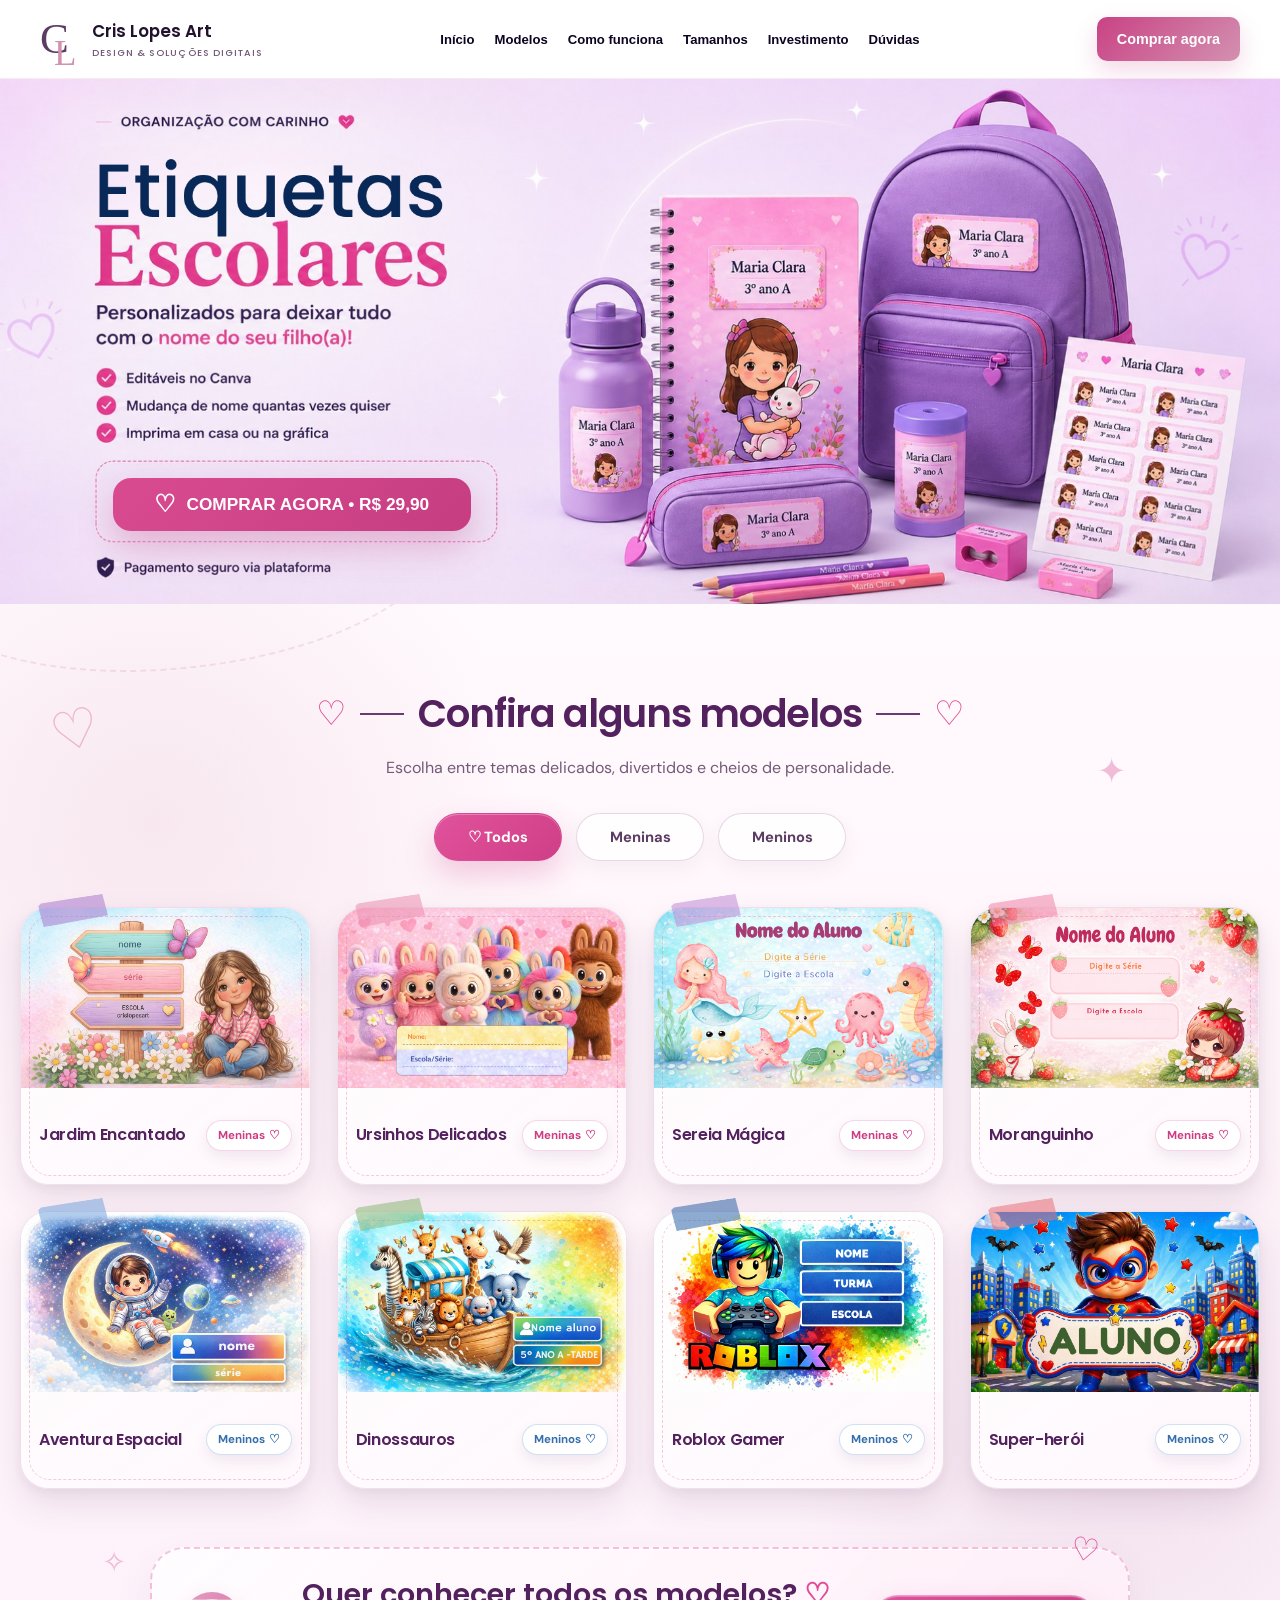
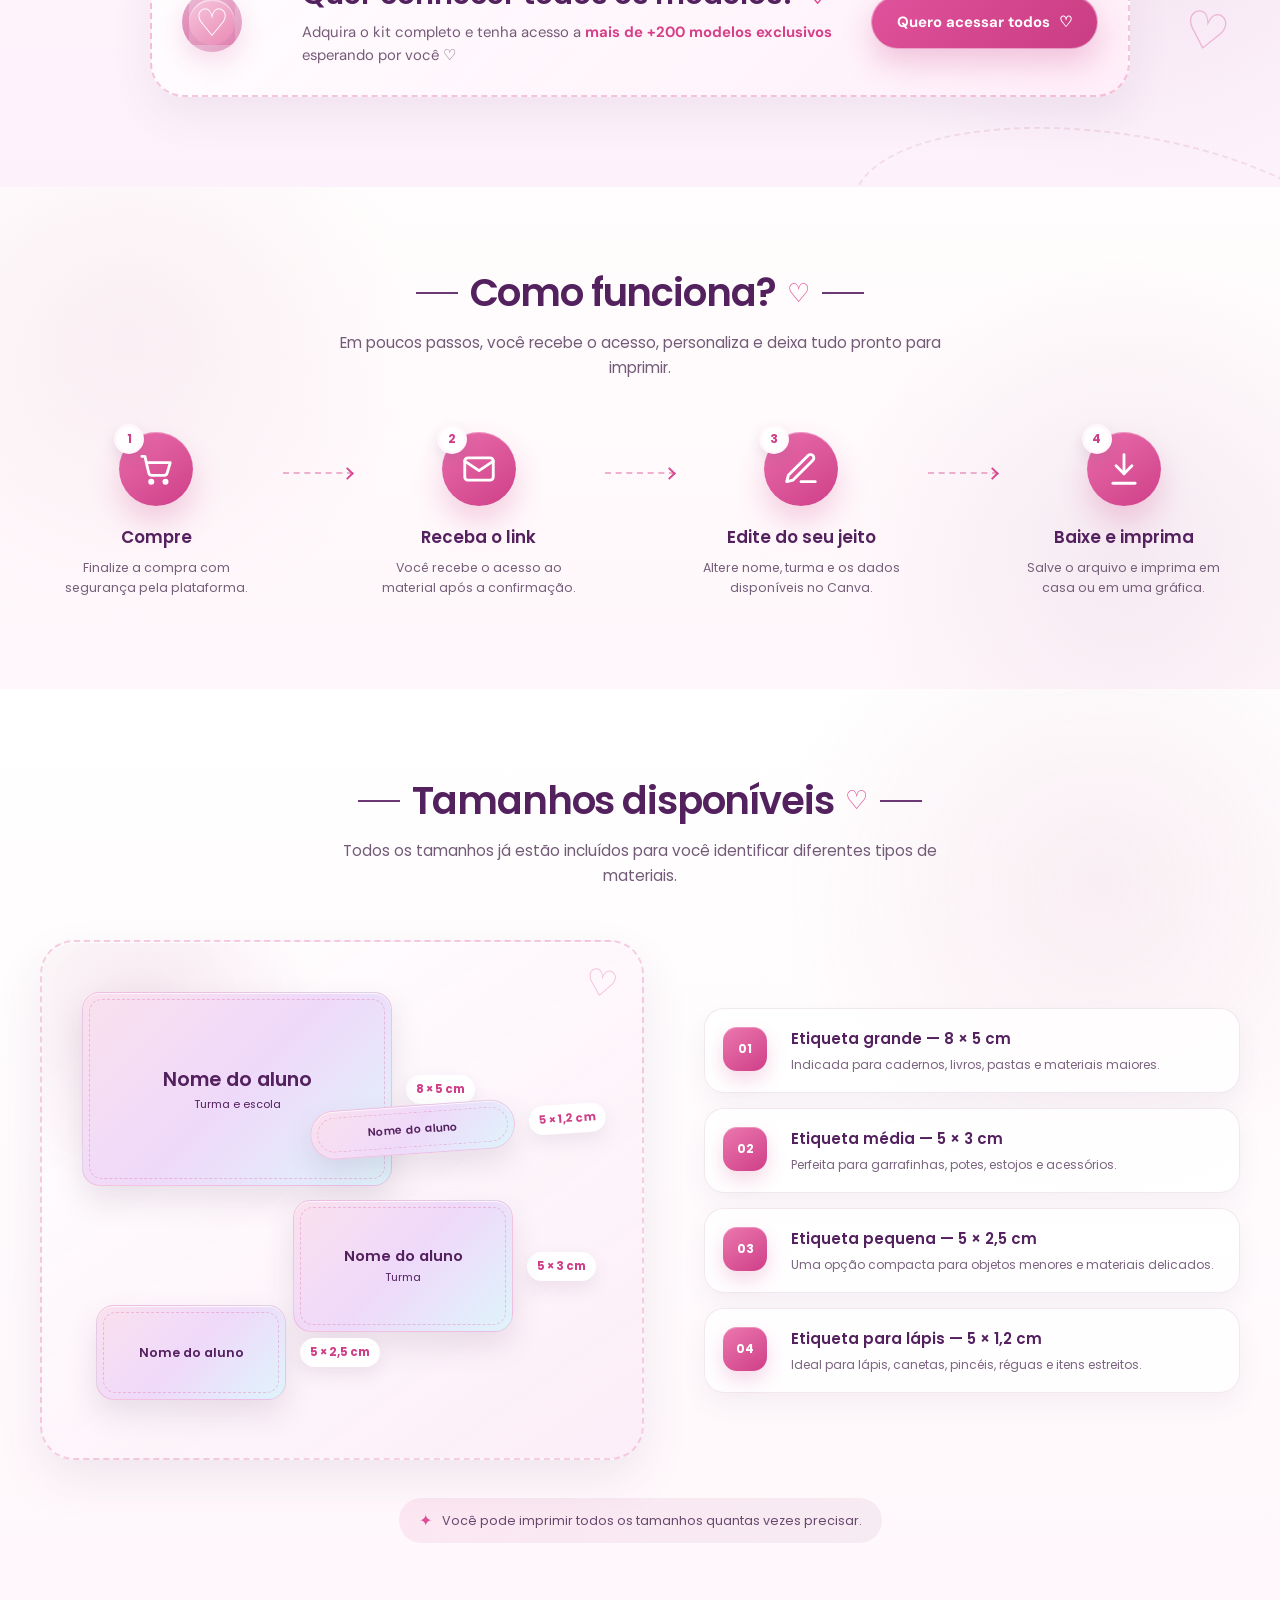
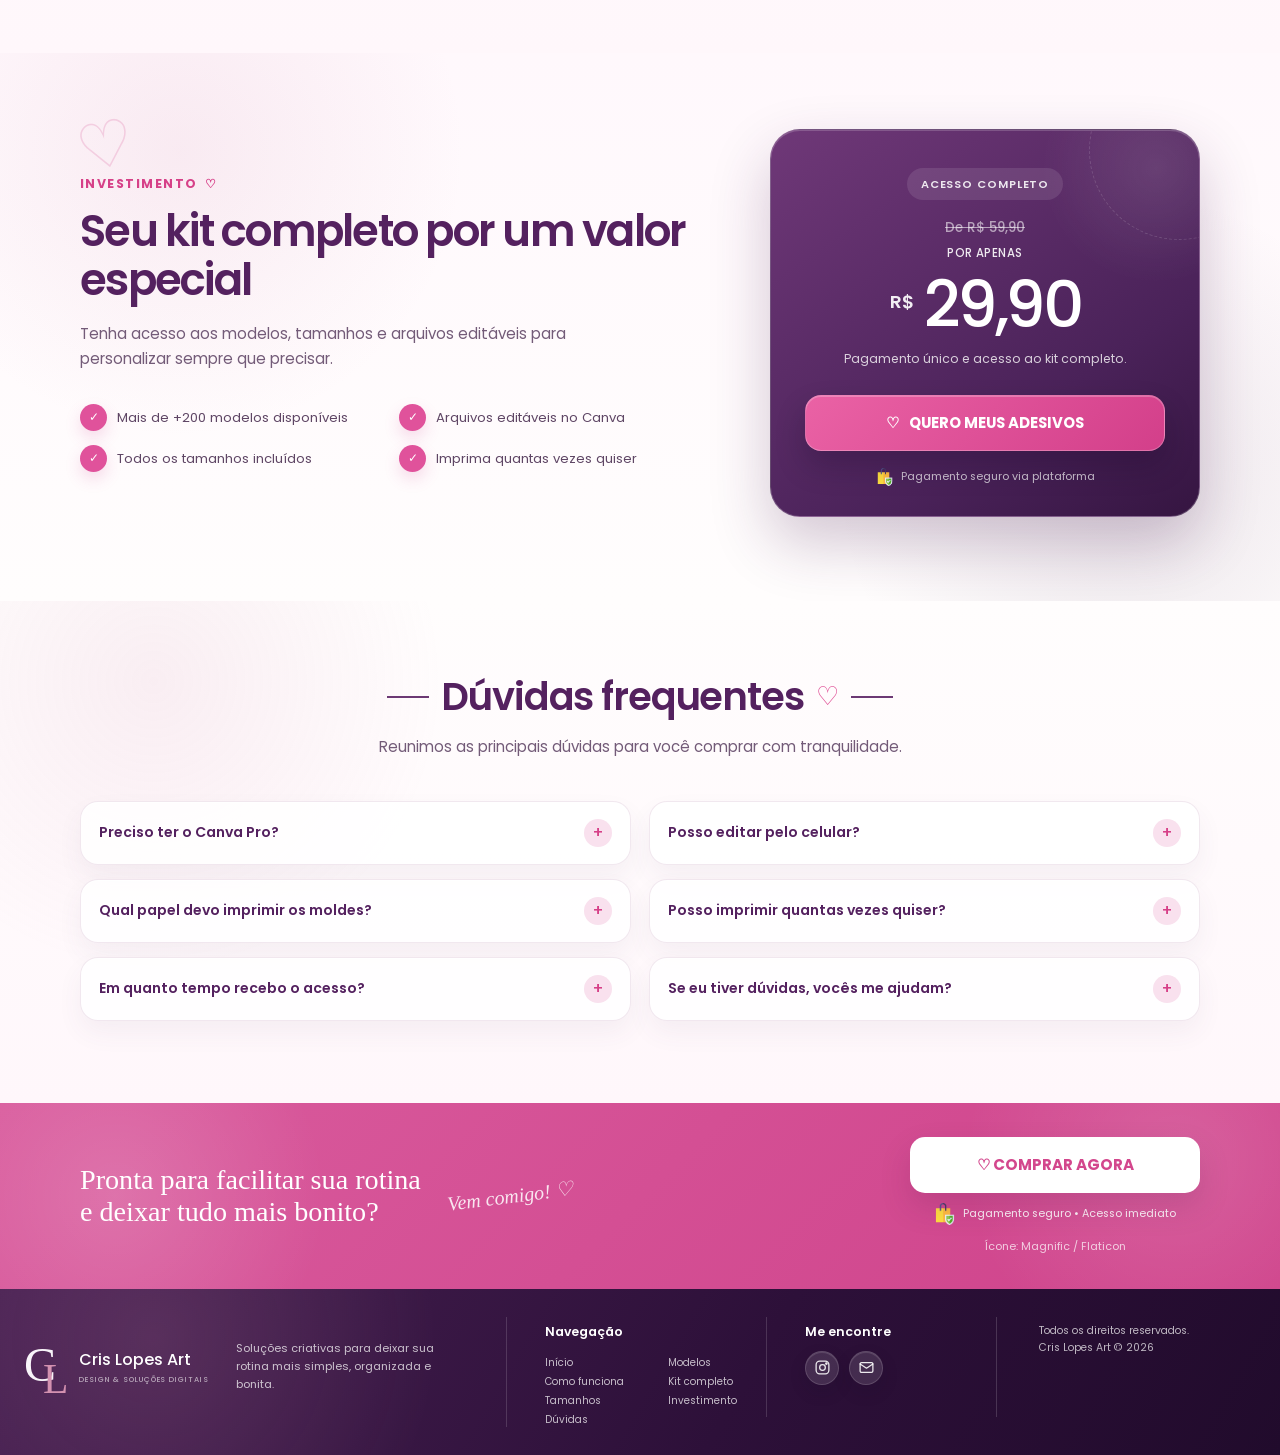
==== commit fa136f3a: "Atualiza CTA da página de etiquetas com preço" ====
--- a/etiquetas-escolares/index.html
+++ b/etiquetas-escolares/index.html
@@ -139,7 +139,7 @@
   rel="noopener noreferrer"
 >
   <span class="hero__heart">♡</span>
-  <span>Comprar agora</span>
+  <span>COMPRAR AGORA • R$ 29,90</span>
 </a>
       </div>
 
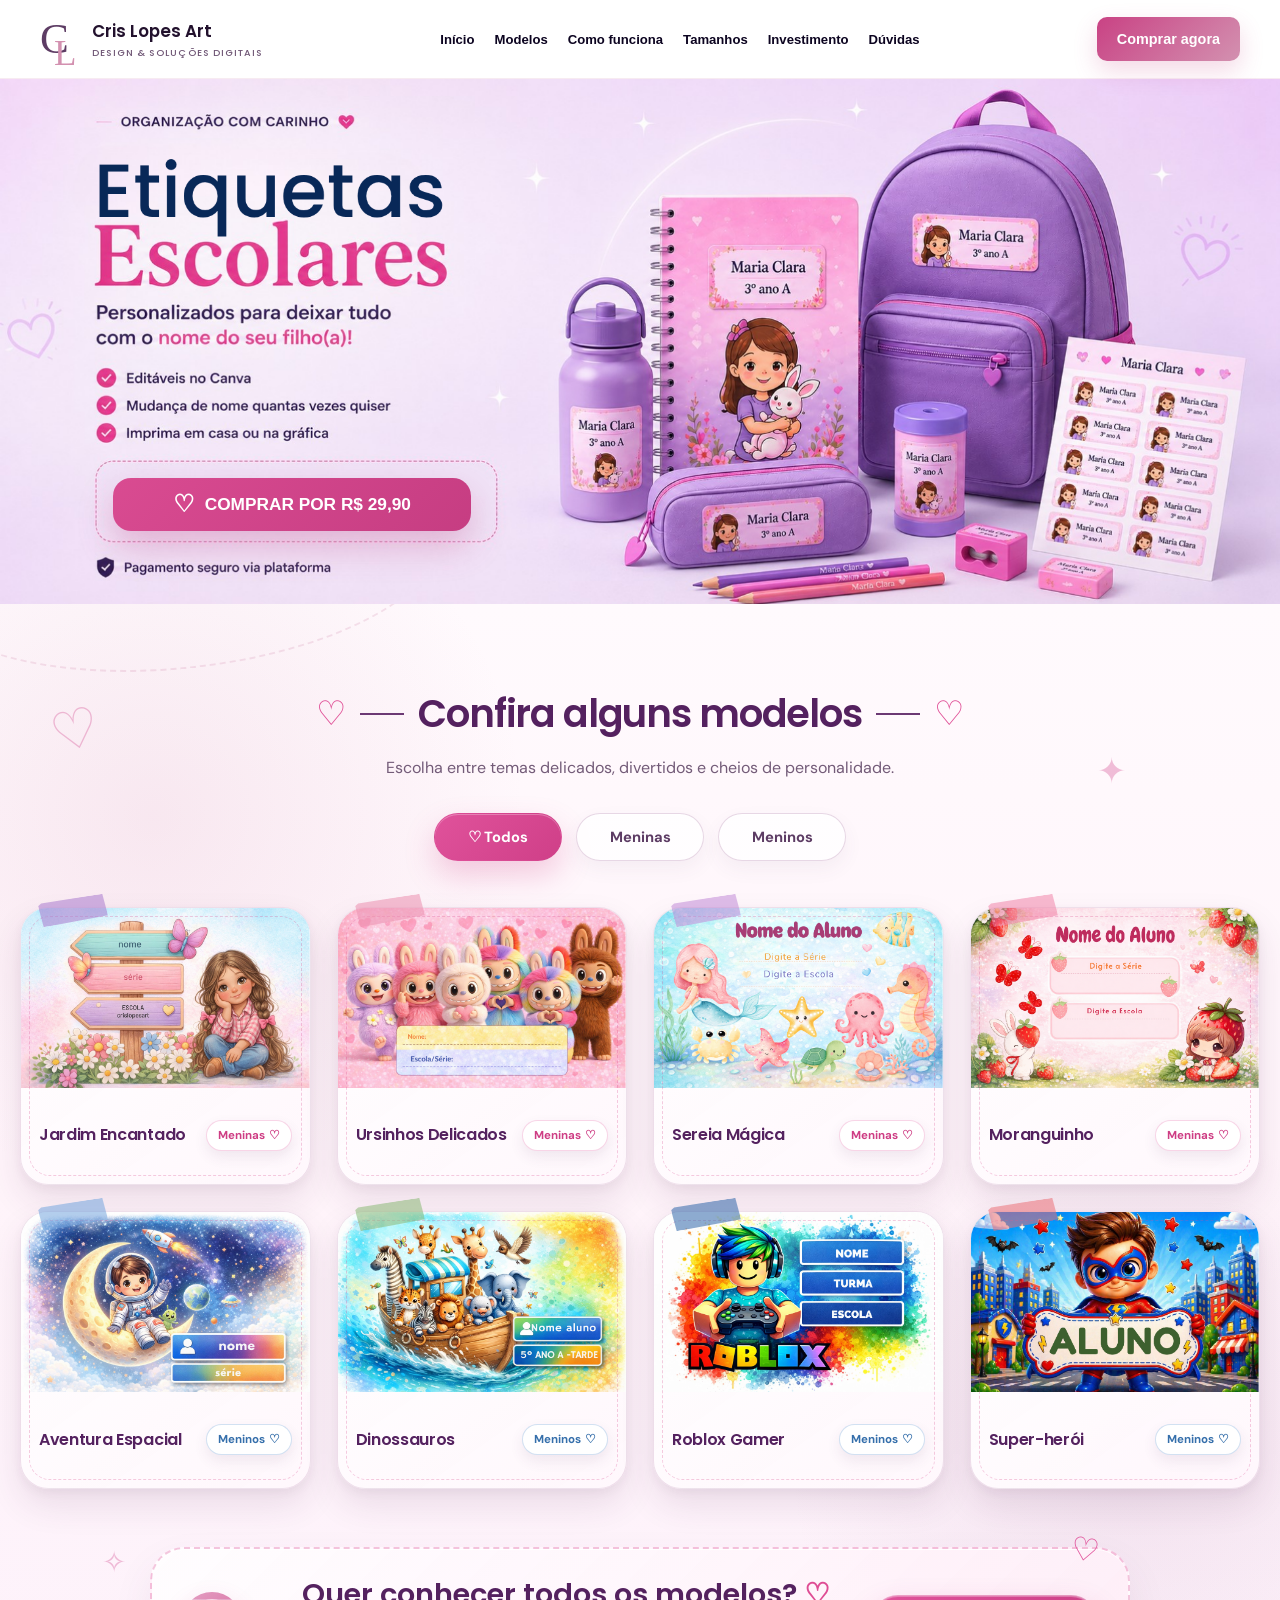
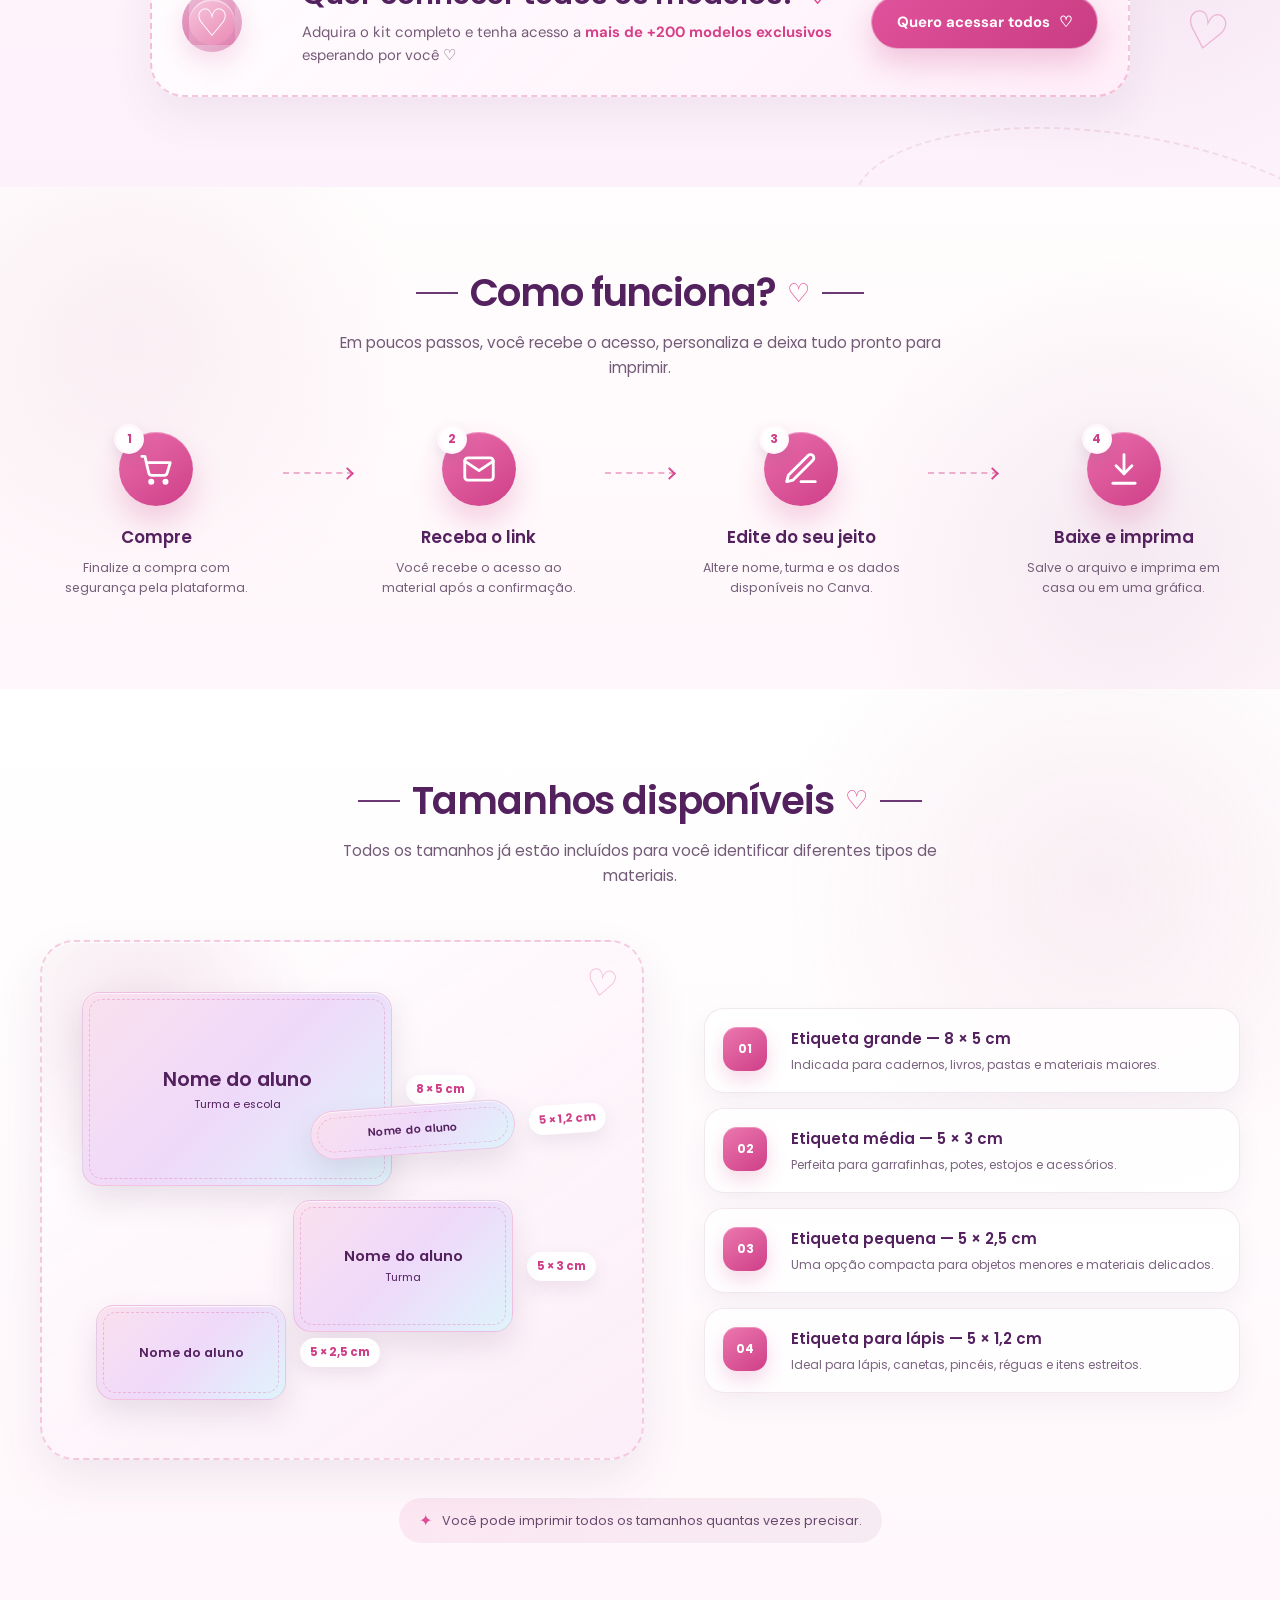
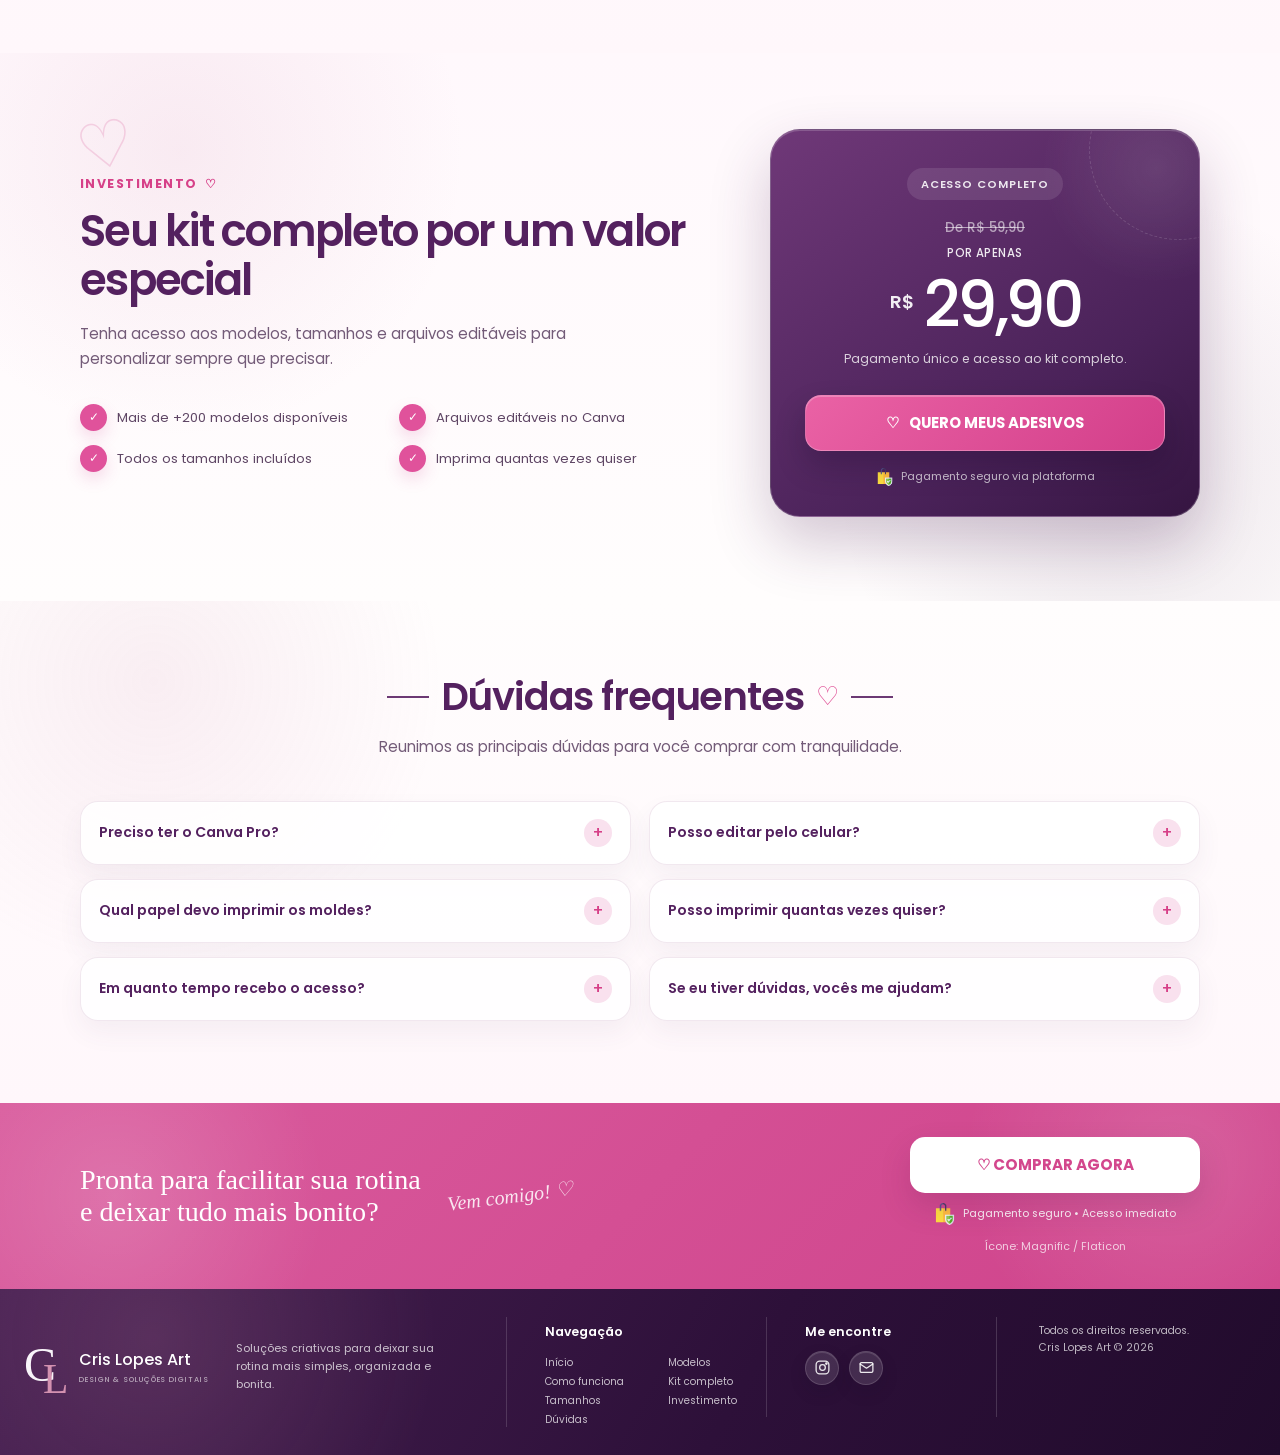
==== commit 65162d80: "Ajusta texto do CTA com preço" ====
--- a/etiquetas-escolares/index.html
+++ b/etiquetas-escolares/index.html
@@ -61,7 +61,7 @@
 
 <title>Etiquetas Escolares | Cris Lopes Art</title>
 
-<link rel="stylesheet" href="style.css">
+<link rel="stylesheet" href="style.css?v=20260910">
 <script src="script.js" defer></script>
 
 <link
@@ -139,7 +139,7 @@
   rel="noopener noreferrer"
 >
   <span class="hero__heart">♡</span>
-  <span>COMPRAR AGORA • R$ 29,90</span>
+  <span>COMPRAR POR R$ 29,90</span>
 </a>
       </div>
 
--- a/etiquetas-escolares/style.css
+++ b/etiquetas-escolares/style.css
@@ -367,6 +367,11 @@
 
 }
 
+/* Celular em modo paisagem */
+@media (max-height: 500px) and (orientation: landscape) {
+
+}
+
 
 /* =========================================================
    HERO E CABEÇALHO — CELULAR
@@ -456,9 +461,9 @@
     padding: 0 8px;
     gap: 5px;
 
-    border-radius: 10px;
-
-    font-size: 0.78rem;
+    border-radius: 5px;
+
+    font-size: 0.70rem;
     font-weight: 700;
     letter-spacing: 0;
     text-transform: none;
